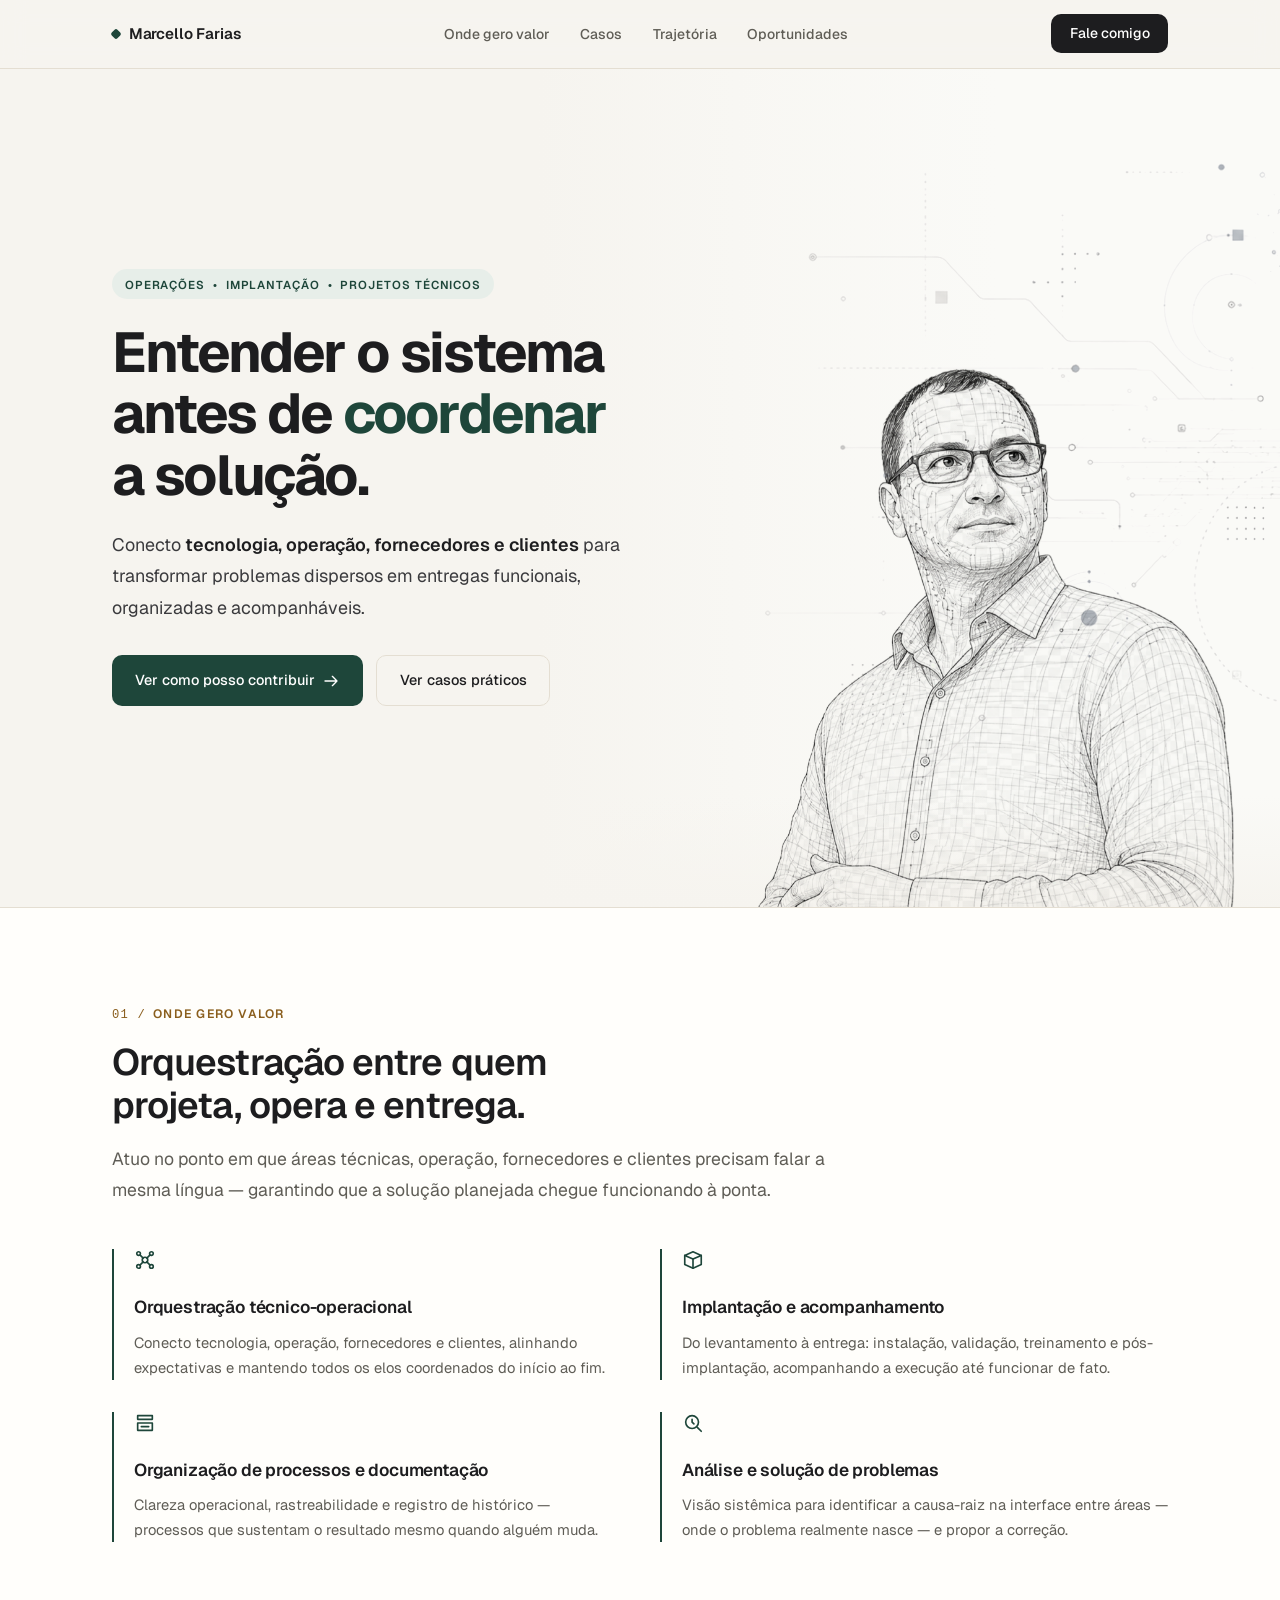
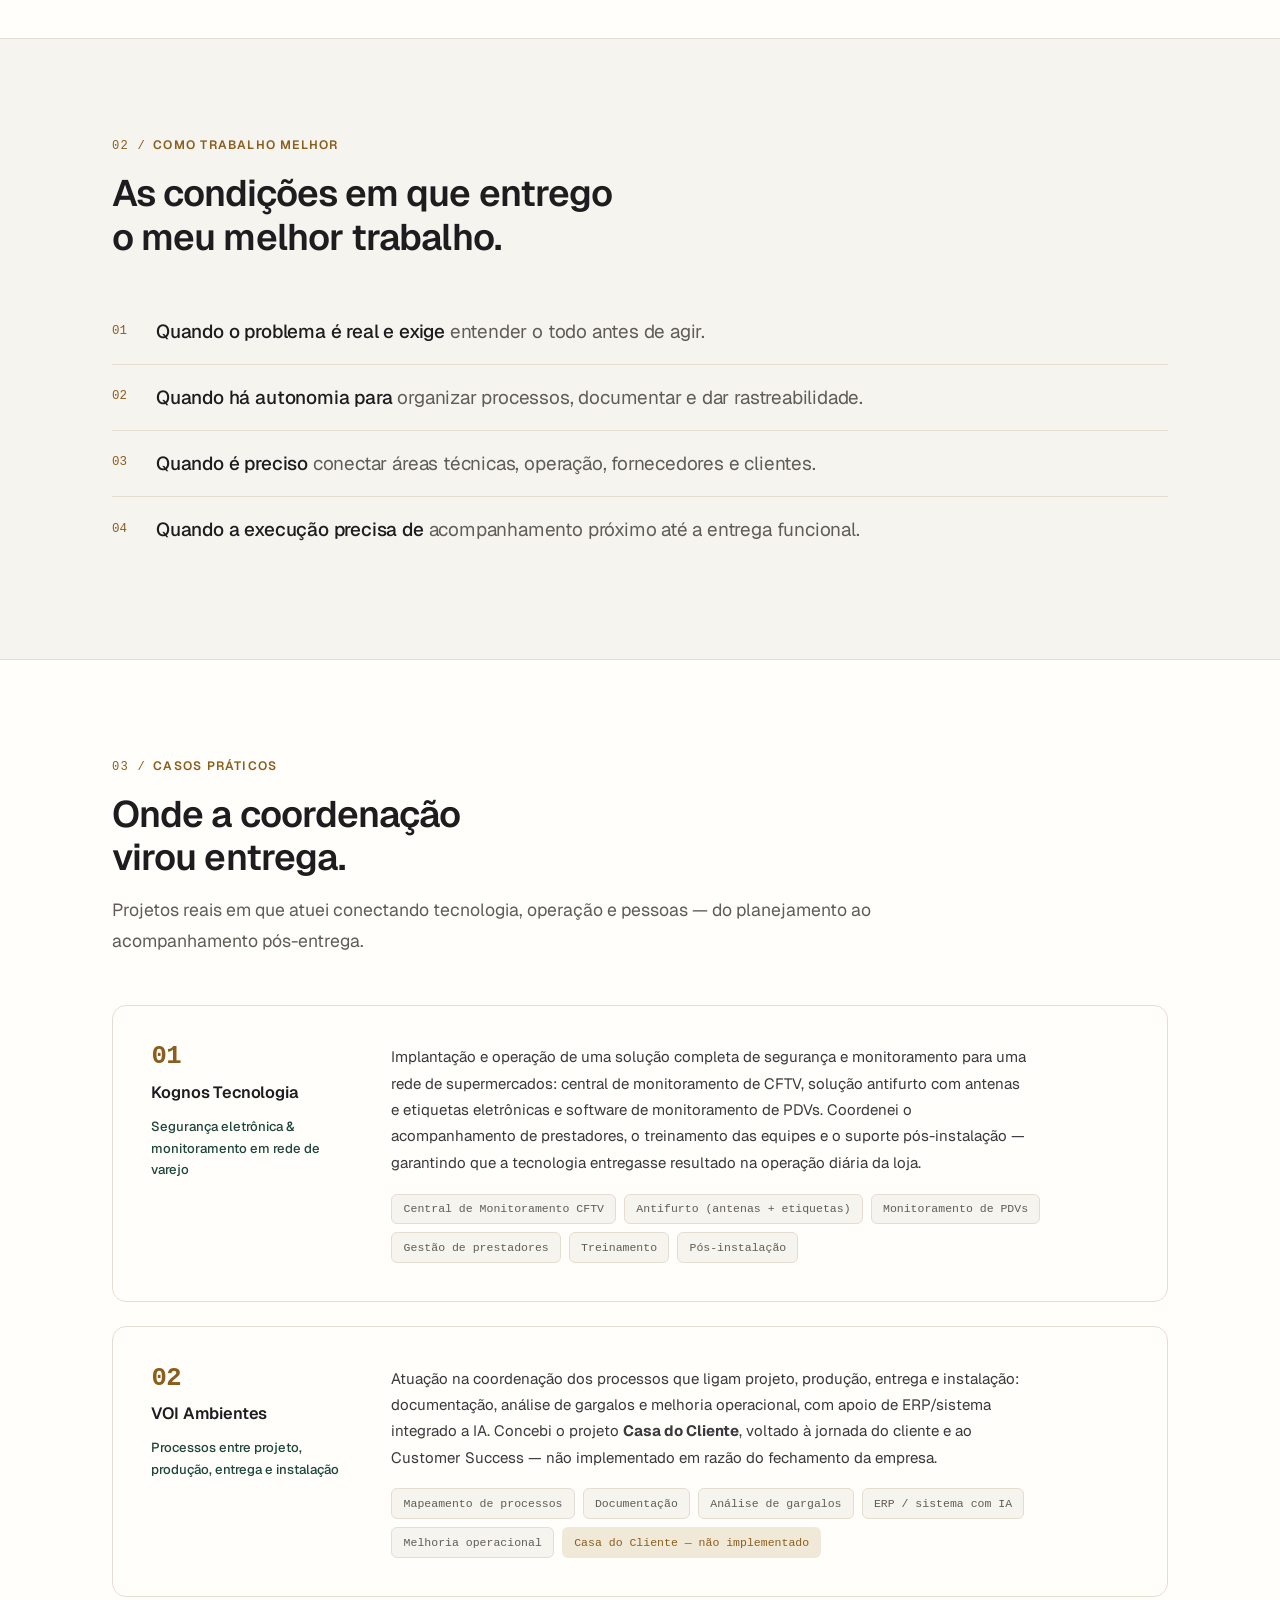
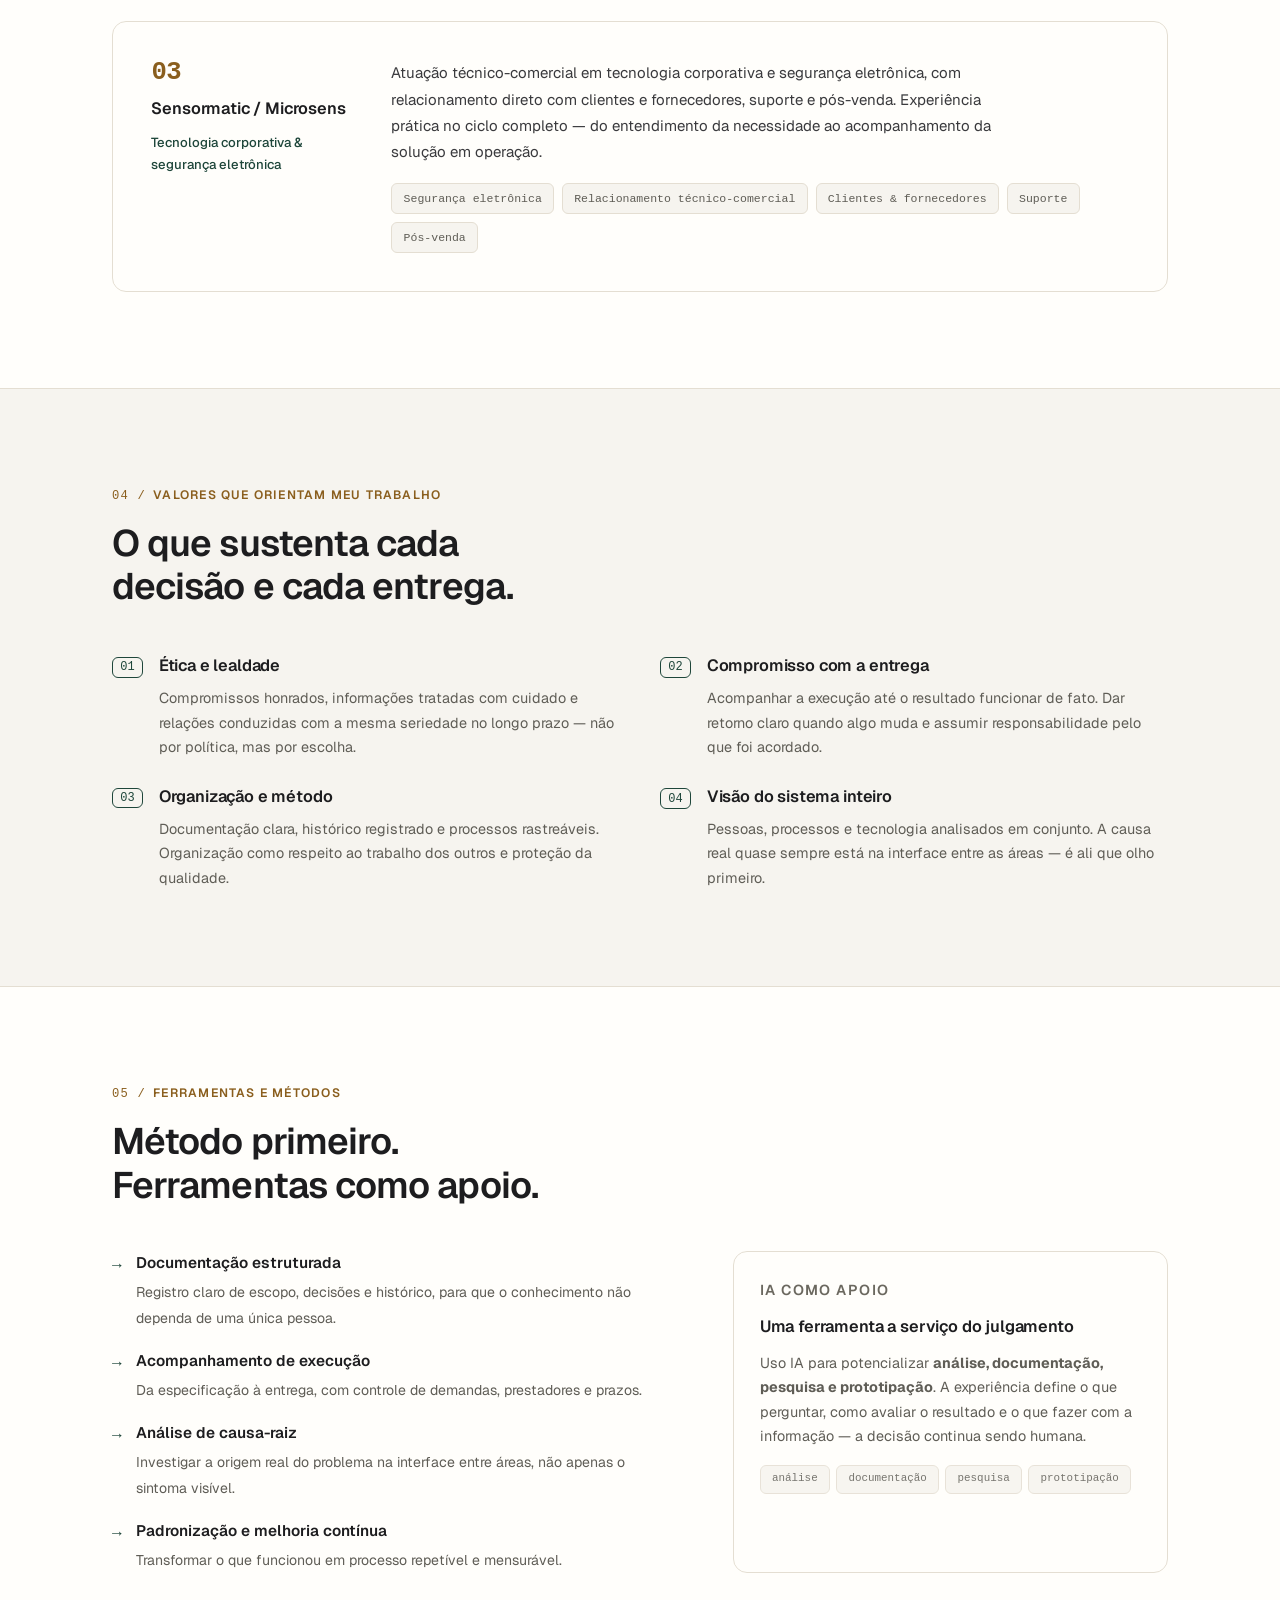
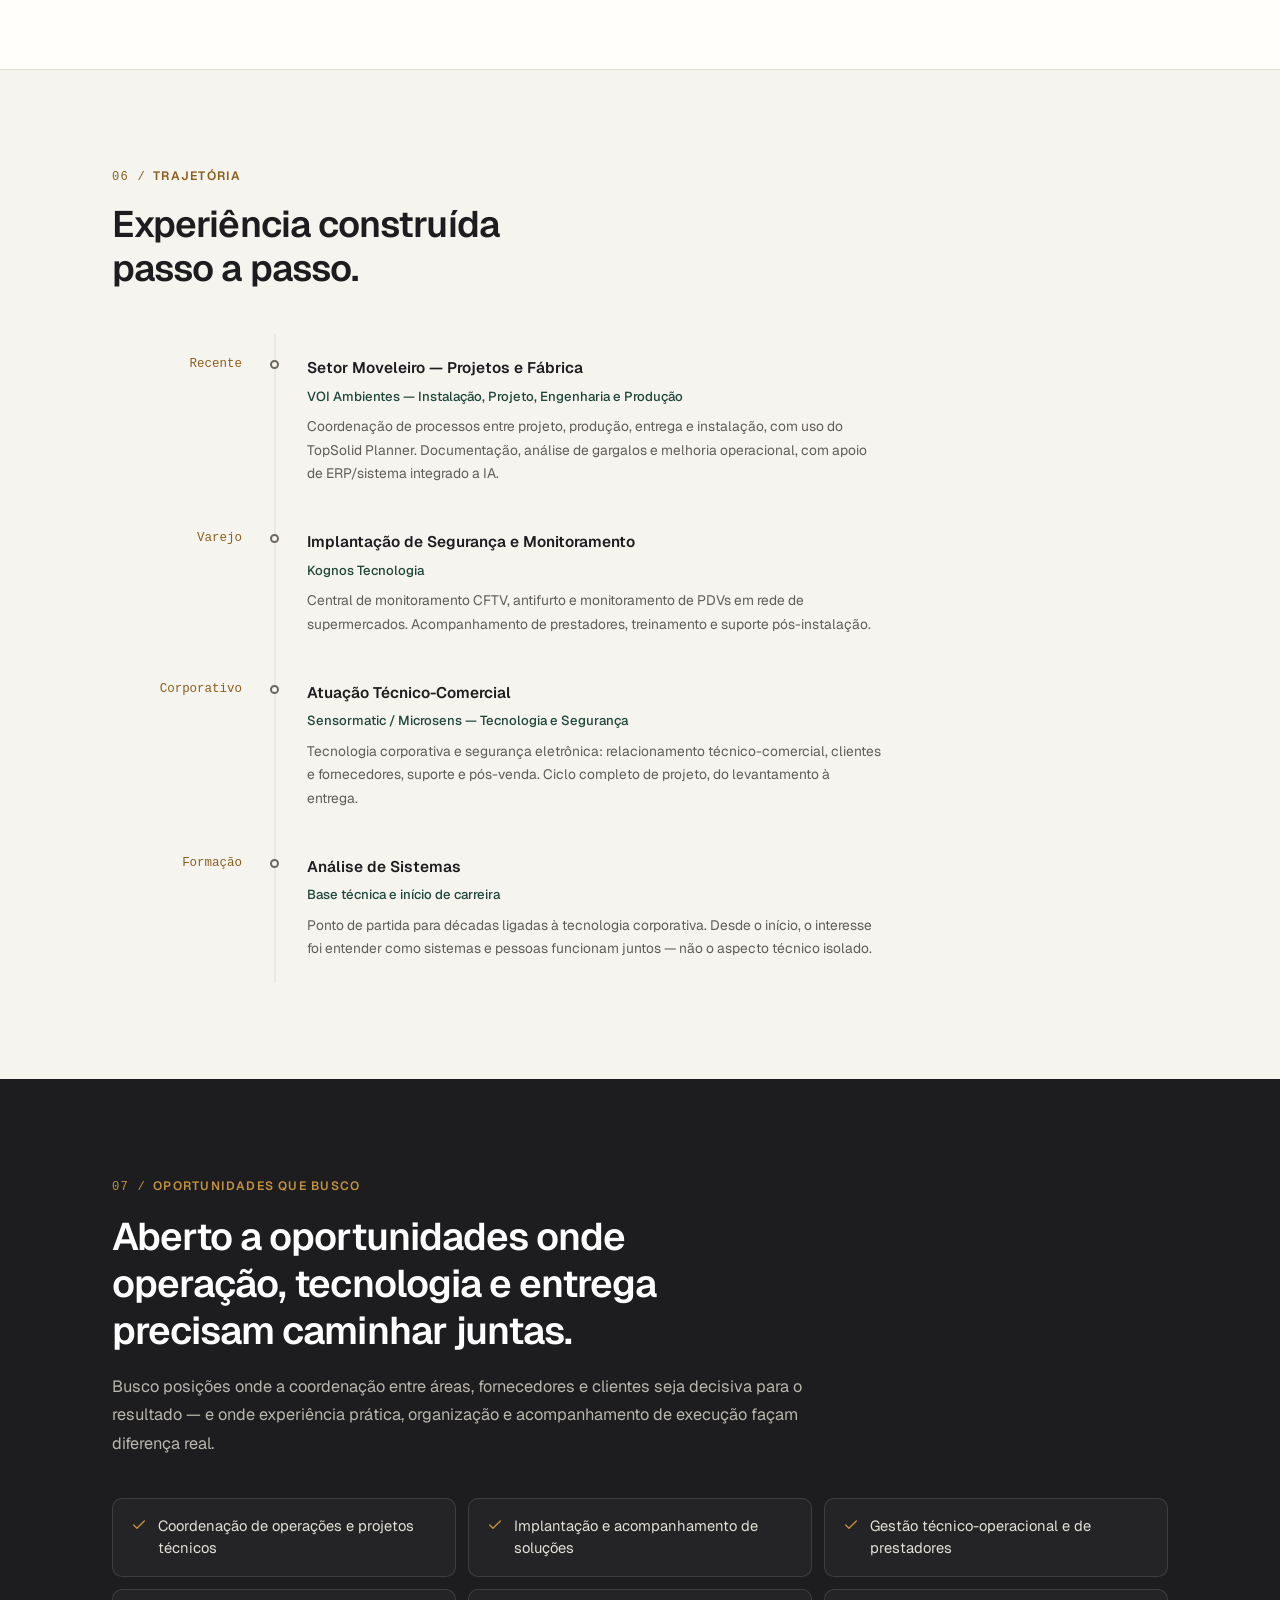
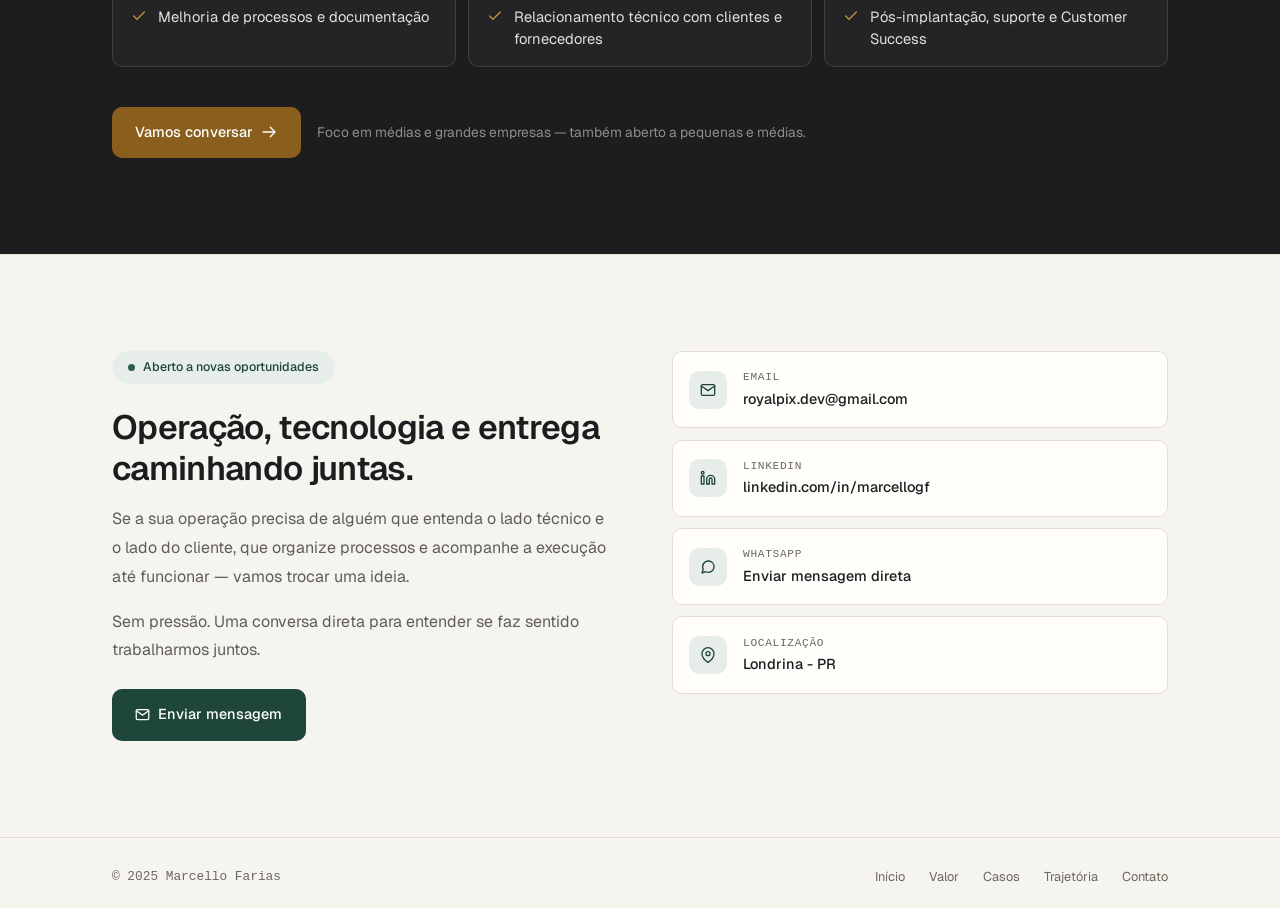
==== index.html @ 31761f7e "Publica página profissional de Marcello Farias Single-page estático (HTML/CSS/JS), assets locais e l" ====
<!DOCTYPE html>
<html lang="pt-BR">
<head>
  <meta charset="UTF-8" />
  <meta name="viewport" content="width=device-width, initial-scale=1.0" />
  <title>Marcello Farias — Operações, Implantação e Projetos Técnicos</title>
  <meta name="description" content="Orquestração técnico-operacional. Conecto tecnologia, operação, fornecedores e clientes para transformar problemas dispersos em entregas funcionais, organizadas e acompanháveis." />

  <link rel="preconnect" href="https://fonts.bunny.net" />
  <link href="https://fonts.bunny.net/css?family=geist:100,200,300,400,500,600,700,800,900|geist-mono:100,200,300,400,500,600,700&display=swap" rel="stylesheet" />
  <link rel="stylesheet" href="https://unpkg.com/aos@2.3.4/dist/aos.css" />

  <style>
    /* ── Design Tokens — Paleta madura/técnica ─────────────────────── */
    :root {
      /* neutros quentes / off-white */
      --bg:          #f6f4ef;   /* off-white base       */
      --surface:     #fffefb;   /* cartões / faixas      */
      --bg-deep:     #efece5;
      --line:        #e4ded2;   /* bordas quentes        */
      --line-soft:   #efebe2;

      /* grafite (texto e faixas escuras) */
      --graphite:    #1d1d1f;
      --graphite-2:  #2b2b2e;
      --ink:         #3a3a3d;   /* corpo                 */
      --muted:       #5f5d56;   /* secundário  (AA ~6:1) */
      --muted-2:     #6b685f;   /* rótulos     (AA ~5:1) */

      /* verde profundo (acento primário) */
      --green:       #1e463a;
      --green-2:     #2c5e4c;
      --green-tint:  #e7eee9;

      /* âmbar discreto (acento secundário) */
      --amber:       #8a5e1d;   /* âmbar para texto (AA) */
      --amber-2:     #c0913f;   /* âmbar claro: hover / fundo escuro */
      --amber-tint:  #f1e9d8;

      --font-sans: 'Geist', 'Inter', system-ui, sans-serif;
      --font-mono: 'Geist Mono', 'JetBrains Mono', monospace;
      --max-w: 1120px;
      --r-sm: 6px; --r-md: 10px; --r-lg: 14px; --r-full: 9999px;
    }

    /* ── Reset / Base ──────────────────────────────────────────────── */
    *, *::before, *::after { box-sizing: border-box; margin: 0; padding: 0; }
    html { scroll-behavior: smooth; font-size: 16px; }
    body {
      font-family: var(--font-sans);
      background: var(--bg);
      color: var(--ink);
      line-height: 1.65;
      -webkit-font-smoothing: antialiased;
      -moz-osx-font-smoothing: grayscale;
      overflow-x: hidden;
    }
    a { text-decoration: none; color: inherit; }
    ul, ol { list-style: none; }
    img { display: block; max-width: 100%; }
    button { font-family: inherit; cursor: pointer; }
    ::selection { background: var(--green-tint); color: var(--green); }

    /* ── Utilities ─────────────────────────────────────────────────── */
    .container { max-width: var(--max-w); margin-inline: auto; padding-inline: 1.5rem; }
    @media (min-width: 768px) { .container { padding-inline: 2rem; } }

    .eyebrow {
      font-family: var(--font-sans);
      font-size: 0.76rem; letter-spacing: 0.1em; text-transform: uppercase;
      color: var(--amber); font-weight: 600; margin-bottom: 1rem;
    }
    .eyebrow-num { font-family: var(--font-mono); font-weight: 500; margin-right: 0.45rem; }
    .section-title {
      font-size: clamp(1.5rem, 4vw, 2.3rem);
      font-weight: 600; letter-spacing: -0.025em; line-height: 1.18;
      color: var(--graphite);
    }
    .section-intro {
      font-size: clamp(0.98rem, 2vw, 1.1rem);
      color: var(--muted); max-width: 46rem; margin-top: 1rem; line-height: 1.75;
    }

    /* ── Sections ──────────────────────────────────────────────────── */
    .section { border-top: 1px solid var(--line); padding-block: clamp(3.5rem, 8vw, 6rem); }
    .section.surface { background: var(--surface); }

    /* ── Buttons ───────────────────────────────────────────────────── */
    .btn {
      display: inline-flex; align-items: center; justify-content: center; gap: 0.5rem;
      font-size: 0.9rem; font-weight: 500; white-space: nowrap;
      padding: 0.8rem 1.4rem; border-radius: var(--r-md);
      border: 1px solid transparent; transition: all 0.25s ease;
    }
    .btn svg { transition: transform 0.25s ease; }
    .btn-primary { background: var(--green); color: #fff; }
    .btn-primary:hover { background: var(--green-2); transform: translateY(-2px); box-shadow: 0 10px 24px rgba(30,70,58,0.22); }
    .btn-primary:hover svg { transform: translateX(3px); }
    .btn-ghost { background: transparent; color: var(--graphite); border-color: var(--line); }
    .btn-ghost:hover { border-color: var(--muted-2); transform: translateY(-2px); }
    .btn-amber { background: var(--amber); color: #fff; }
    .btn-amber:hover { background: var(--amber-2); transform: translateY(-2px); box-shadow: 0 10px 24px rgba(169,119,42,0.22); }
    .btn-light { background: var(--surface); color: var(--graphite); }
    .btn-light:hover { transform: translateY(-2px); box-shadow: 0 10px 24px rgba(0,0,0,0.18); }

    /* ── Animation helpers ─────────────────────────────────────────── */
    @keyframes pulse-green { 0%,100% { opacity:1; transform:scale(1);} 50% { opacity:.5; transform:scale(1.35);} }
    @media (prefers-reduced-motion: reduce) {
      *, *::before, *::after { animation-duration: .01ms !important; transition-duration: .01ms !important; }
    }

    /* ── NAV ───────────────────────────────────────────────────────── */
    .nav {
      position: sticky; top: 0; z-index: 50;
      background: rgba(246,244,239,0.88);
      backdrop-filter: blur(12px); -webkit-backdrop-filter: blur(12px);
      border-bottom: 1px solid var(--line);
    }
    .nav-inner { display: flex; align-items: center; justify-content: space-between; padding-block: 0.9rem; }
    .nav-logo { display: inline-flex; align-items: center; gap: 0.55rem; font-family: var(--font-sans); font-size: 0.95rem; font-weight: 600; letter-spacing: -0.01em; color: var(--graphite); }
    .nav-logo-dot { width: 8px; height: 8px; border-radius: 2px; background: var(--green); flex-shrink: 0; transform: rotate(45deg); }
    .nav-links { display: flex; gap: 1.9rem; align-items: center; }
    .nav-links a { font-size: 0.875rem; font-weight: 500; color: var(--muted); transition: color 0.2s; }
    .nav-links a:hover, .nav-links a.active { color: var(--graphite); }
    .nav-cta { display: inline-block; font-size: 0.875rem; font-weight: 500; background: var(--graphite); color: #fff; padding: 0.5rem 1.15rem; border-radius: var(--r-md); transition: background 0.2s, transform 0.2s; }
    .nav-cta:hover { background: var(--green); transform: translateY(-1px); }

    .menu-btn { display: none; background: none; border: none; padding: 0.25rem; color: var(--graphite); }
    .menu-btn svg { display: block; }
    .mobile-menu { display: none; flex-direction: column; padding: 0.5rem 1.5rem 1.25rem; border-top: 1px solid var(--line); background: var(--bg); }
    .mobile-menu.open { display: flex; }
    .mobile-menu a { padding-block: 0.8rem; font-size: 0.95rem; font-weight: 500; color: var(--ink); border-bottom: 1px solid var(--line-soft); transition: color 0.2s; }
    .mobile-menu a:last-child { border-bottom: none; }
    .mobile-menu a:hover { color: var(--green); }
    @media (max-width: 820px) { .nav-links, .nav-cta { display: none; } .menu-btn { display: block; } }

    /* ── HERO ──────────────────────────────────────────────────────── */
    .hero { position: relative; overflow: hidden; background: var(--bg); }
    @media (min-width: 820px) { .hero { min-height: calc(100vh - 62px); } }

    .hero-text-wrap { position: relative; z-index: 10; max-width: var(--max-w); margin-inline: auto; padding-inline: 1.5rem; }
    @media (min-width: 820px) { .hero-text-wrap { padding-inline: 2rem; min-height: calc(100vh - 62px); display: flex; align-items: center; } }
    .hero-text { width: 100%; display: flex; flex-direction: column; justify-content: center; padding-block: 2.75rem; }
    @media (min-width: 820px) { .hero-text { width: 56%; padding-block: 3rem; } }

    .hero-eyebrow {
      display: inline-flex; align-items: center; gap: 0.5rem; width: fit-content;
      font-family: var(--font-sans); font-size: 0.72rem; font-weight: 600;
      letter-spacing: 0.08em; text-transform: uppercase; color: var(--green);
      background: var(--green-tint); padding: 0.35rem 0.8rem; border-radius: var(--r-full); margin-bottom: 1.4rem;
    }
    .hero-h1 {
      font-size: clamp(2rem, 5.5vw, 3.5rem); font-weight: 700;
      letter-spacing: -0.035em; line-height: 1.1; color: var(--graphite); margin-bottom: 1.4rem;
    }
    .hero-h1 em { font-style: normal; color: var(--green); }
    .hero-lead { font-size: clamp(0.98rem, 2vw, 1.12rem); color: var(--ink); line-height: 1.75; max-width: 34rem; margin-bottom: 2rem; }
    .hero-lead strong { font-weight: 600; color: var(--graphite); }
    .hero-actions { display: flex; flex-direction: column; gap: 0.85rem; }
    @media (min-width: 480px) { .hero-actions { flex-direction: row; align-items: center; flex-wrap: wrap; } }

    /* coluna de imagem desktop */
    .hero-img-desktop { display: none; }
    @media (min-width: 820px) {
      .hero-img-desktop { display: block; position: absolute; top: 0; right: 0; width: 58%; height: 100%; overflow: hidden; }
    }
    .hero-img-bg { position: absolute; inset: 0; width: 100%; height: 100%; object-fit: cover; object-position: center; opacity: 0.55; filter: grayscale(0.7) contrast(1.05); }
    .hero-fade-left { position: absolute; inset: 0; background: linear-gradient(to right, var(--bg), rgba(246,244,239,0.4) 32%, transparent 62%); z-index: 1; pointer-events: none; }
    .hero-fade-bottom { position: absolute; bottom: 0; left: 0; right: 0; height: 7rem; background: linear-gradient(to top, var(--bg), transparent); z-index: 1; pointer-events: none; }
    .hero-portrait-desktop { position: absolute; bottom: 0; right: 5%; height: 80%; max-height: 540px; width: auto; object-fit: contain; object-position: bottom; mix-blend-mode: multiply; z-index: 2; user-select: none; }

    /* bloco de imagem mobile (fluxo normal, abaixo do texto) */
    .hero-img-mobile { position: relative; width: 100%; height: 60vw; max-height: 340px; overflow: hidden; }
    @media (min-width: 820px) { .hero-img-mobile { display: none; } }
    .hero-img-mobile .hero-img-bg { opacity: 0.5; }
    .hero-fade-mobile { position: absolute; inset: 0; background: linear-gradient(to bottom, transparent, var(--bg)); z-index: 1; pointer-events: none; }
    .hero-portrait-mobile { position: absolute; bottom: 0; right: 4%; height: 92%; width: auto; mix-blend-mode: multiply; z-index: 2; user-select: none; }

    /* ── ONDE GERO VALOR ───────────────────────────────────────────── */
    .value-grid { display: grid; grid-template-columns: 1fr; gap: 1.75rem; margin-top: 2.75rem; }
    @media (min-width: 700px) { .value-grid { grid-template-columns: repeat(2, 1fr); gap: 2rem 2.5rem; } }
    .value-item { padding-left: 1.25rem; border-left: 2px solid var(--green); }
    .value-item .vi-icon { color: var(--green); margin-bottom: 0.85rem; }
    .value-item h3 { font-size: 1.08rem; font-weight: 600; color: var(--graphite); letter-spacing: -0.01em; margin-bottom: 0.5rem; }
    .value-item p { font-size: 0.92rem; color: var(--muted); line-height: 1.7; }

    /* ── COMO TRABALHO MELHOR ──────────────────────────────────────── */
    .work-list { margin-top: 2.5rem; display: flex; flex-direction: column; }
    .work-row { display: grid; grid-template-columns: auto 1fr; gap: 1rem; align-items: start; padding-block: 1.15rem; border-bottom: 1px solid var(--line); }
    .work-row:last-child { border-bottom: none; }
    .work-num { font-family: var(--font-mono); font-size: 0.78rem; color: var(--amber); padding-top: 3px; min-width: 28px; }
    .work-row p { font-size: clamp(1rem, 2.2vw, 1.18rem); color: var(--graphite); font-weight: 500; line-height: 1.5; letter-spacing: -0.01em; }
    .work-row p span { color: var(--muted); font-weight: 400; }

    /* ── CASOS PRÁTICOS ────────────────────────────────────────────── */
    .cases { margin-top: 3rem; display: flex; flex-direction: column; gap: 1.5rem; }
    .case {
      background: var(--surface); border: 1px solid var(--line); border-radius: var(--r-lg);
      padding: clamp(1.5rem, 4vw, 2.4rem);
      display: grid; grid-template-columns: 1fr; gap: 1.25rem;
      transition: border-color 0.3s, box-shadow 0.3s, transform 0.3s;
    }
    @media (min-width: 800px) { .case { grid-template-columns: 200px 1fr; gap: 2.5rem; } }
    .case:hover { border-color: var(--green); box-shadow: 0 14px 40px rgba(30,70,58,0.08); transform: translateY(-2px); }
    .case-aside { display: flex; flex-direction: column; gap: 0.6rem; }
    .case-num { font-family: var(--font-mono); font-size: 1.6rem; font-weight: 600; color: var(--amber); letter-spacing: -0.02em; line-height: 1; }
    .case-client { font-size: 1.02rem; font-weight: 600; color: var(--graphite); letter-spacing: -0.01em; }
    .case-context { font-size: 0.82rem; color: var(--green); font-weight: 500; }
    .case-body p { font-size: 0.94rem; color: var(--ink); line-height: 1.75; margin-bottom: 1.1rem; }
    .case-tags { display: flex; flex-wrap: wrap; gap: 0.5rem; }
    .chip {
      font-family: var(--font-mono); font-size: 0.72rem; color: var(--muted);
      background: var(--bg); border: 1px solid var(--line); padding: 0.3rem 0.7rem; border-radius: var(--r-sm);
    }
    .chip.note { color: var(--amber); background: var(--amber-tint); border-color: transparent; }

    /* ── VALORES ───────────────────────────────────────────────────── */
    .values-grid { display: grid; grid-template-columns: 1fr; gap: 1.5rem 2.5rem; margin-top: 2.75rem; }
    @media (min-width: 700px) { .values-grid { grid-template-columns: repeat(2, 1fr); } }
    .value-card { display: grid; grid-template-columns: auto 1fr; gap: 1rem; align-items: start; }
    .value-card .vc-mark { font-family: var(--font-mono); font-size: 0.75rem; color: var(--green); border: 1px solid var(--green); border-radius: var(--r-sm); padding: 0.2rem 0.45rem; line-height: 1; margin-top: 4px; }
    .value-card h3 { font-size: 1.02rem; font-weight: 600; color: var(--graphite); margin-bottom: 0.4rem; letter-spacing: -0.01em; }
    .value-card p { font-size: 0.9rem; color: var(--muted); line-height: 1.7; }

    /* ── FERRAMENTAS E MÉTODOS ─────────────────────────────────────── */
    .methods-grid { display: grid; grid-template-columns: 1fr; gap: 2.5rem; margin-top: 2.75rem; }
    @media (min-width: 860px) { .methods-grid { grid-template-columns: 1.3fr 1fr; gap: 3.5rem; } }
    .method-list { display: flex; flex-direction: column; gap: 1.1rem; }
    .method-row { display: flex; gap: 0.9rem; align-items: flex-start; }
    .method-row .mr-arrow { color: var(--green); flex-shrink: 0; margin-top: 2px; font-family: var(--font-mono); }
    .method-row div strong { display: block; font-size: 0.96rem; font-weight: 600; color: var(--graphite); margin-bottom: 0.15rem; }
    .method-row div span { font-size: 0.88rem; color: var(--muted); line-height: 1.6; }
    .ia-note { background: var(--surface); border: 1px solid var(--line); border-radius: var(--r-lg); padding: 1.6rem; }
    .ia-note .eyebrow { color: var(--muted-2); }
    .ia-note h3 { font-size: 1.02rem; font-weight: 600; color: var(--graphite); margin-bottom: 0.6rem; letter-spacing: -0.01em; }
    .ia-note p { font-size: 0.9rem; color: var(--muted); line-height: 1.7; margin-bottom: 1rem; }
    .ia-tags { display: flex; flex-wrap: wrap; gap: 0.4rem; }
    .ia-tags .chip { font-size: 0.68rem; opacity: 0.85; }

    /* ── TRAJETÓRIA ────────────────────────────────────────────────── */
    .timeline { display: flex; flex-direction: column; margin-top: 2.75rem; }
    .tl-row { display: grid; grid-template-columns: 130px 1px 1fr; gap: 0 2rem; position: relative; }
    @media (max-width: 639px) {
      .tl-row { grid-template-columns: 1px 1fr; gap: 0 1rem; }
      .tl-date { display: none; }
      .tl-content::before { content: attr(data-date); display: block; font-family: var(--font-mono); font-size: 0.72rem; color: var(--amber); margin-bottom: 0.3rem; }
    }
    .tl-date { font-family: var(--font-mono); font-size: 0.78rem; color: var(--amber); padding-block: 1.4rem; text-align: right; line-height: 1.4; }
    .tl-line { position: relative; display: flex; flex-direction: column; align-items: center; }
    .tl-line::before { content: ''; position: absolute; top: 0; bottom: 0; left: 50%; transform: translateX(-50%); width: 1px; background: var(--line); }
    .tl-dot { width: 9px; height: 9px; border-radius: 50%; background: var(--bg); border: 2px solid var(--muted-2); margin-top: 1.65rem; z-index: 1; flex-shrink: 0; transition: border-color 0.2s, background 0.2s; }
    .tl-row:hover .tl-dot { border-color: var(--green); background: var(--green); }
    .tl-content { padding-block: 1.4rem; }
    .tl-role { font-size: 0.96rem; font-weight: 600; color: var(--graphite); margin-bottom: 0.25rem; }
    .tl-company { font-size: 0.82rem; color: var(--green); font-weight: 500; margin-bottom: 0.5rem; }
    .tl-desc { font-size: 0.86rem; color: var(--muted); line-height: 1.7; }

    /* ── OPORTUNIDADES (faixa grafite) ─────────────────────────────── */
    .opps { background: var(--graphite); color: #f4f2ec; border-top: 1px solid var(--graphite); padding-block: clamp(3.5rem, 8vw, 6rem); position: relative; overflow: hidden; }
    .opps .eyebrow { color: var(--amber-2); }
    .opps h2 { font-size: clamp(1.6rem, 4vw, 2.4rem); font-weight: 600; letter-spacing: -0.025em; line-height: 1.22; color: #fff; max-width: 22ch; }
    .opps-lead { color: #b9b6ad; max-width: 44rem; margin-top: 1.2rem; line-height: 1.75; font-size: 1.02rem; }
    .opps-grid { display: grid; grid-template-columns: 1fr; gap: 0.75rem; margin-top: 2.5rem; }
    @media (min-width: 640px) { .opps-grid { grid-template-columns: repeat(2, 1fr); } }
    @media (min-width: 960px) { .opps-grid { grid-template-columns: repeat(3, 1fr); } }
    .opp-item { display: flex; gap: 0.7rem; align-items: flex-start; padding: 1rem 1.1rem; border: 1px solid rgba(255,255,255,0.12); border-radius: var(--r-md); background: rgba(255,255,255,0.03); }
    .opp-item svg { color: var(--amber-2); flex-shrink: 0; margin-top: 2px; }
    .opp-item span { font-size: 0.92rem; color: #e3e0d8; line-height: 1.5; }
    .opps-foot { margin-top: 2.5rem; display: flex; flex-direction: column; gap: 1rem; align-items: flex-start; }
    @media (min-width: 560px) { .opps-foot { flex-direction: row; align-items: center; } }
    .opps-target { font-size: 0.86rem; color: #908d85; }

    /* ── CONTATO ───────────────────────────────────────────────────── */
    .contact-grid { display: grid; grid-template-columns: 1fr; gap: 3rem; align-items: start; }
    @media (min-width: 768px) { .contact-grid { grid-template-columns: 1fr 1fr; gap: 4rem; } }
    .avail-badge { display: inline-flex; align-items: center; gap: 0.5rem; background: var(--green-tint); color: var(--green); border: 1px solid transparent; padding: 0.35rem 0.95rem; border-radius: var(--r-full); font-size: 0.78rem; font-weight: 500; margin-bottom: 1.4rem; }
    .avail-dot-el { width: 7px; height: 7px; border-radius: 50%; background: var(--green-2); animation: pulse-green 2s ease-in-out infinite; }
    .contact-title { font-size: clamp(1.5rem, 3.5vw, 2.1rem); font-weight: 600; letter-spacing: -0.02em; line-height: 1.22; color: var(--graphite); margin-bottom: 1rem; }
    .contact-lead { color: var(--muted); line-height: 1.8; margin-bottom: 1rem; }
    .contact-links { display: flex; flex-direction: column; gap: 0.7rem; }
    .contact-link { display: flex; align-items: center; gap: 1rem; padding: 1rem; background: var(--surface); border: 1px solid var(--line); border-radius: var(--r-md); color: var(--graphite); transition: border-color 0.2s, transform 0.2s; }
    .contact-link:hover { border-color: var(--green); transform: translateX(4px); }
    .contact-link-icon { width: 38px; height: 38px; border-radius: var(--r-md); background: var(--green-tint); color: var(--green); display: flex; align-items: center; justify-content: center; flex-shrink: 0; }
    .contact-link-label { font-family: var(--font-mono); font-size: 0.7rem; color: var(--muted-2); text-transform: uppercase; letter-spacing: 0.06em; }
    .contact-link-value { font-size: 0.9rem; font-weight: 500; margin-top: 1px; }

    /* ── FOOTER ────────────────────────────────────────────────────── */
    .footer { border-top: 1px solid var(--line); padding-block: 1.75rem; }
    .footer-inner { display: flex; align-items: center; justify-content: space-between; flex-wrap: wrap; gap: 1rem; }
    .footer-copy { font-family: var(--font-mono); font-size: 0.8rem; color: var(--muted-2); }
    .footer-nav { display: flex; gap: 1.5rem; flex-wrap: wrap; }
    .footer-nav a { font-size: 0.8rem; color: var(--muted-2); transition: color 0.2s; }
    .footer-nav a:hover { color: var(--graphite); }
    /* ── Legibilidade: comprimento de linha (WCAG) ──────────────────── */
    .section-intro, .value-item p, .value-card p, .case-body p,
    .method-row > div, .ia-note p, .tl-desc, .contact-lead,
    .opps-lead, .work-row p { max-width: 64ch; }
  </style>
</head>
<body>

<!-- ═══ NAV ═══════════════════════════════════════════════════════════ -->
<header>
  <nav class="nav" aria-label="Navegação principal">
    <div class="container nav-inner">
      <a href="#inicio" class="nav-logo"><span class="nav-logo-dot"></span> Marcello Farias</a>
      <ul class="nav-links">
        <li><a href="#valor">Onde gero valor</a></li>
        <li><a href="#casos">Casos</a></li>
        <li><a href="#trajetoria">Trajetória</a></li>
        <li><a href="#oportunidades">Oportunidades</a></li>
      </ul>
      <a href="#contato" class="nav-cta">Fale comigo</a>
      <button class="menu-btn" id="menu-btn" aria-label="Abrir menu" aria-expanded="false" aria-controls="mobile-menu">
        <svg width="22" height="22" viewBox="0 0 24 24" fill="none" stroke="currentColor" stroke-width="2" stroke-linecap="round" stroke-linejoin="round" aria-hidden="true" id="icon-menu"><line x1="3" y1="6" x2="21" y2="6"/><line x1="3" y1="12" x2="21" y2="12"/><line x1="3" y1="18" x2="21" y2="18"/></svg>
        <svg width="22" height="22" viewBox="0 0 24 24" fill="none" stroke="currentColor" stroke-width="2" stroke-linecap="round" stroke-linejoin="round" aria-hidden="true" id="icon-close" style="display:none"><line x1="18" y1="6" x2="6" y2="18"/><line x1="6" y1="6" x2="18" y2="18"/></svg>
      </button>
    </div>
    <div class="mobile-menu" id="mobile-menu" role="navigation" aria-label="Menu mobile">
      <a href="#valor">Onde gero valor</a>
      <a href="#trabalho">Como trabalho melhor</a>
      <a href="#casos">Casos práticos</a>
      <a href="#valores">Valores</a>
      <a href="#trajetoria">Trajetória</a>
      <a href="#oportunidades">Oportunidades</a>
      <a href="#contato" style="color:var(--green);font-weight:600;border-bottom:none">Fale comigo →</a>
    </div>
  </nav>
</header>


<!-- ═══ 1. HERO ═══════════════════════════════════════════════════════ -->
<section class="hero" id="inicio" aria-labelledby="t-hero">
  <div class="hero-text-wrap">
    <div class="hero-text">
      <span class="hero-eyebrow" data-aos="fade-up">Operações &nbsp;•&nbsp; Implantação &nbsp;•&nbsp; Projetos Técnicos</span>
      <h1 class="hero-h1" id="t-hero" data-aos="fade-up" data-aos-delay="80">
        Entender o sistema<br>antes de <em>coordenar</em><br>a solução.
      </h1>
      <p class="hero-lead" data-aos="fade-up" data-aos-delay="160">
        Conecto <strong>tecnologia, operação, fornecedores e clientes</strong> para transformar
        problemas dispersos em entregas funcionais, organizadas e acompanháveis.
      </p>
      <div class="hero-actions" data-aos="fade-up" data-aos-delay="240">
        <a href="#valor" class="btn btn-primary">
          Ver como posso contribuir
          <svg width="16" height="16" viewBox="0 0 24 24" fill="none" stroke="currentColor" stroke-width="2" stroke-linecap="round" stroke-linejoin="round" aria-hidden="true"><path d="M14 5l7 7m0 0l-7 7m7-7H3"/></svg>
        </a>
        <a href="#casos" class="btn btn-ghost">Ver casos práticos</a>
      </div>
    </div>
  </div>

  <!-- imagem desktop -->
  <div class="hero-img-desktop" aria-hidden="true">
    <img src="background_infografico.png" alt="" class="hero-img-bg" />
    <div class="hero-fade-left"></div>
    <div class="hero-fade-bottom"></div>
    <img src="hero-marcello.png" alt="Marcello Farias — orquestração técnico-operacional" class="hero-portrait-desktop" loading="eager" decoding="async" />
  </div>

  <!-- imagem mobile (fluxo) -->
  <div class="hero-img-mobile" aria-hidden="true">
    <img src="background_infografico.png" alt="" class="hero-img-bg" />
    <div class="hero-fade-mobile"></div>
    <img src="hero-marcello.png" alt="" class="hero-portrait-mobile" />
  </div>
</section>


<!-- ═══ 2. ONDE GERO VALOR ════════════════════════════════════════════ -->
<section class="section surface" id="valor" aria-labelledby="t-valor">
  <div class="container">
    <p class="eyebrow"><span class="eyebrow-num" aria-hidden="true">01 /</span>Onde gero valor</p>
    <h2 class="section-title" id="t-valor" data-aos="fade-up">Orquestração entre quem<br>projeta, opera e entrega.</h2>
    <p class="section-intro" data-aos="fade-up" data-aos-delay="60">
      Atuo no ponto em que áreas técnicas, operação, fornecedores e clientes precisam falar a mesma língua —
      garantindo que a solução planejada chegue funcionando à ponta.
    </p>

    <div class="value-grid">
      <div class="value-item" data-aos="fade-up" data-aos-delay="80">
        <div class="vi-icon"><svg width="22" height="22" viewBox="0 0 24 24" fill="none" stroke="currentColor" stroke-width="1.8" stroke-linecap="round" stroke-linejoin="round" aria-hidden="true"><circle cx="12" cy="12" r="3"/><circle cx="5" cy="5" r="2"/><circle cx="19" cy="5" r="2"/><circle cx="5" cy="19" r="2"/><circle cx="19" cy="19" r="2"/><path d="M7 7l3 3M17 7l-3 3M7 17l3-3M17 17l-3-3"/></svg></div>
        <h3>Orquestração técnico-operacional</h3>
        <p>Conecto tecnologia, operação, fornecedores e clientes, alinhando expectativas e mantendo todos os elos coordenados do início ao fim.</p>
      </div>
      <div class="value-item" data-aos="fade-up" data-aos-delay="140">
        <div class="vi-icon"><svg width="22" height="22" viewBox="0 0 24 24" fill="none" stroke="currentColor" stroke-width="1.8" stroke-linecap="round" stroke-linejoin="round" aria-hidden="true"><path d="M3 7l9-4 9 4-9 4-9-4z"/><path d="M3 7v10l9 4 9-4V7"/><path d="M12 11v10"/></svg></div>
        <h3>Implantação e acompanhamento</h3>
        <p>Do levantamento à entrega: instalação, validação, treinamento e pós-implantação, acompanhando a execução até funcionar de fato.</p>
      </div>
      <div class="value-item" data-aos="fade-up" data-aos-delay="200">
        <div class="vi-icon"><svg width="22" height="22" viewBox="0 0 24 24" fill="none" stroke="currentColor" stroke-width="1.8" stroke-linecap="round" stroke-linejoin="round" aria-hidden="true"><path d="M4 4h16v4H4z"/><path d="M4 12h16v8H4z"/><path d="M8 16h8"/></svg></div>
        <h3>Organização de processos e documentação</h3>
        <p>Clareza operacional, rastreabilidade e registro de histórico — processos que sustentam o resultado mesmo quando alguém muda.</p>
      </div>
      <div class="value-item" data-aos="fade-up" data-aos-delay="260">
        <div class="vi-icon"><svg width="22" height="22" viewBox="0 0 24 24" fill="none" stroke="currentColor" stroke-width="1.8" stroke-linecap="round" stroke-linejoin="round" aria-hidden="true"><circle cx="11" cy="11" r="7"/><path d="M21 21l-4.3-4.3"/><path d="M11 8v3l2 2"/></svg></div>
        <h3>Análise e solução de problemas</h3>
        <p>Visão sistêmica para identificar a causa-raiz na interface entre áreas — onde o problema realmente nasce — e propor a correção.</p>
      </div>
    </div>
  </div>
</section>


<!-- ═══ 3. COMO TRABALHO MELHOR ═══════════════════════════════════════ -->
<section class="section" id="trabalho" aria-labelledby="t-trabalho">
  <div class="container">
    <p class="eyebrow"><span class="eyebrow-num" aria-hidden="true">02 /</span>Como trabalho melhor</p>
    <h2 class="section-title" id="t-trabalho" data-aos="fade-up">As condições em que entrego<br>o meu melhor trabalho.</h2>

    <div class="work-list">
      <div class="work-row" data-aos="fade-up"><span class="work-num">01</span><p>Quando o problema é real e exige <span>entender o todo antes de agir.</span></p></div>
      <div class="work-row" data-aos="fade-up" data-aos-delay="60"><span class="work-num">02</span><p>Quando há autonomia para <span>organizar processos, documentar e dar rastreabilidade.</span></p></div>
      <div class="work-row" data-aos="fade-up" data-aos-delay="120"><span class="work-num">03</span><p>Quando é preciso <span>conectar áreas técnicas, operação, fornecedores e clientes.</span></p></div>
      <div class="work-row" data-aos="fade-up" data-aos-delay="180"><span class="work-num">04</span><p>Quando a execução precisa de <span>acompanhamento próximo até a entrega funcional.</span></p></div>
    </div>
  </div>
</section>


<!-- ═══ 4. CASOS PRÁTICOS ═════════════════════════════════════════════ -->
<section class="section surface" id="casos" aria-labelledby="t-casos">
  <div class="container">
    <p class="eyebrow"><span class="eyebrow-num" aria-hidden="true">03 /</span>Casos práticos</p>
    <h2 class="section-title" id="t-casos" data-aos="fade-up">Onde a coordenação<br>virou entrega.</h2>
    <p class="section-intro" data-aos="fade-up" data-aos-delay="60">
      Projetos reais em que atuei conectando tecnologia, operação e pessoas — do planejamento ao acompanhamento pós-entrega.
    </p>

    <div class="cases">

      <!-- Caso 1 -->
      <article class="case" data-aos="fade-up">
        <div class="case-aside">
          <div class="case-num">01</div>
          <div class="case-client">Kognos Tecnologia</div>
          <div class="case-context">Segurança eletrônica & monitoramento em rede de varejo</div>
        </div>
        <div class="case-body">
          <p>
            Implantação e operação de uma solução completa de segurança e monitoramento para uma rede de
            supermercados: central de monitoramento de CFTV, solução antifurto com antenas e etiquetas
            eletrônicas e software de monitoramento de PDVs. Coordenei o acompanhamento de prestadores,
            o treinamento das equipes e o suporte pós-instalação — garantindo que a tecnologia entregasse
            resultado na operação diária da loja.
          </p>
          <div class="case-tags">
            <span class="chip">Central de Monitoramento CFTV</span>
            <span class="chip">Antifurto (antenas + etiquetas)</span>
            <span class="chip">Monitoramento de PDVs</span>
            <span class="chip">Gestão de prestadores</span>
            <span class="chip">Treinamento</span>
            <span class="chip">Pós-instalação</span>
          </div>
        </div>
      </article>

      <!-- Caso 2 -->
      <article class="case" data-aos="fade-up" data-aos-delay="80">
        <div class="case-aside">
          <div class="case-num">02</div>
          <div class="case-client">VOI Ambientes</div>
          <div class="case-context">Processos entre projeto, produção, entrega e instalação</div>
        </div>
        <div class="case-body">
          <p>
            Atuação na coordenação dos processos que ligam projeto, produção, entrega e instalação:
            documentação, análise de gargalos e melhoria operacional, com apoio de ERP/sistema integrado
            a IA. Concebi o projeto <strong>Casa do Cliente</strong>, voltado à jornada do cliente e ao
            Customer Success — não implementado em razão do fechamento da empresa.
          </p>
          <div class="case-tags">
            <span class="chip">Mapeamento de processos</span>
            <span class="chip">Documentação</span>
            <span class="chip">Análise de gargalos</span>
            <span class="chip">ERP / sistema com IA</span>
            <span class="chip">Melhoria operacional</span>
            <span class="chip note">Casa do Cliente — não implementado</span>
          </div>
        </div>
      </article>

      <!-- Caso 3 -->
      <article class="case" data-aos="fade-up" data-aos-delay="160">
        <div class="case-aside">
          <div class="case-num">03</div>
          <div class="case-client">Sensormatic / Microsens</div>
          <div class="case-context">Tecnologia corporativa & segurança eletrônica</div>
        </div>
        <div class="case-body">
          <p>
            Atuação técnico-comercial em tecnologia corporativa e segurança eletrônica, com relacionamento
            direto com clientes e fornecedores, suporte e pós-venda. Experiência prática no ciclo completo —
            do entendimento da necessidade ao acompanhamento da solução em operação.
          </p>
          <div class="case-tags">
            <span class="chip">Segurança eletrônica</span>
            <span class="chip">Relacionamento técnico-comercial</span>
            <span class="chip">Clientes & fornecedores</span>
            <span class="chip">Suporte</span>
            <span class="chip">Pós-venda</span>
          </div>
        </div>
      </article>

    </div>
  </div>
</section>


<!-- ═══ 5. VALORES ════════════════════════════════════════════════════ -->
<section class="section" id="valores" aria-labelledby="t-valores">
  <div class="container">
    <p class="eyebrow"><span class="eyebrow-num" aria-hidden="true">04 /</span>Valores que orientam meu trabalho</p>
    <h2 class="section-title" id="t-valores" data-aos="fade-up">O que sustenta cada<br>decisão e cada entrega.</h2>

    <div class="values-grid">
      <div class="value-card" data-aos="fade-up">
        <span class="vc-mark">01</span>
        <div><h3>Ética e lealdade</h3><p>Compromissos honrados, informações tratadas com cuidado e relações conduzidas com a mesma seriedade no longo prazo — não por política, mas por escolha.</p></div>
      </div>
      <div class="value-card" data-aos="fade-up" data-aos-delay="80">
        <span class="vc-mark">02</span>
        <div><h3>Compromisso com a entrega</h3><p>Acompanhar a execução até o resultado funcionar de fato. Dar retorno claro quando algo muda e assumir responsabilidade pelo que foi acordado.</p></div>
      </div>
      <div class="value-card" data-aos="fade-up" data-aos-delay="140">
        <span class="vc-mark">03</span>
        <div><h3>Organização e método</h3><p>Documentação clara, histórico registrado e processos rastreáveis. Organização como respeito ao trabalho dos outros e proteção da qualidade.</p></div>
      </div>
      <div class="value-card" data-aos="fade-up" data-aos-delay="200">
        <span class="vc-mark">04</span>
        <div><h3>Visão do sistema inteiro</h3><p>Pessoas, processos e tecnologia analisados em conjunto. A causa real quase sempre está na interface entre as áreas — é ali que olho primeiro.</p></div>
      </div>
    </div>
  </div>
</section>


<!-- ═══ 6. FERRAMENTAS E MÉTODOS ══════════════════════════════════════ -->
<section class="section surface" id="metodos" aria-labelledby="t-metodos">
  <div class="container">
    <p class="eyebrow"><span class="eyebrow-num" aria-hidden="true">05 /</span>Ferramentas e métodos</p>
    <h2 class="section-title" id="t-metodos" data-aos="fade-up">Método primeiro.<br>Ferramentas como apoio.</h2>

    <div class="methods-grid">
      <div class="method-list" data-aos="fade-up">
        <div class="method-row"><span class="mr-arrow">→</span><div><strong>Documentação estruturada</strong><span>Registro claro de escopo, decisões e histórico, para que o conhecimento não dependa de uma única pessoa.</span></div></div>
        <div class="method-row"><span class="mr-arrow">→</span><div><strong>Acompanhamento de execução</strong><span>Da especificação à entrega, com controle de demandas, prestadores e prazos.</span></div></div>
        <div class="method-row"><span class="mr-arrow">→</span><div><strong>Análise de causa-raiz</strong><span>Investigar a origem real do problema na interface entre áreas, não apenas o sintoma visível.</span></div></div>
        <div class="method-row"><span class="mr-arrow">→</span><div><strong>Padronização e melhoria contínua</strong><span>Transformar o que funcionou em processo repetível e mensurável.</span></div></div>
      </div>

      <aside class="ia-note" data-aos="fade-left" data-aos-delay="80">
        <p class="eyebrow" style="margin-bottom:0.75rem">IA como apoio</p>
        <h3>Uma ferramenta a serviço do julgamento</h3>
        <p>Uso IA para potencializar <strong>análise, documentação, pesquisa e prototipação</strong>. A experiência define o que perguntar, como avaliar o resultado e o que fazer com a informação — a decisão continua sendo humana.</p>
        <div class="ia-tags">
          <span class="chip">análise</span>
          <span class="chip">documentação</span>
          <span class="chip">pesquisa</span>
          <span class="chip">prototipação</span>
        </div>
      </aside>
    </div>
  </div>
</section>


<!-- ═══ 7. TRAJETÓRIA ═════════════════════════════════════════════════ -->
<section class="section" id="trajetoria" aria-labelledby="t-trajetoria">
  <div class="container">
    <p class="eyebrow"><span class="eyebrow-num" aria-hidden="true">06 /</span>Trajetória</p>
    <h2 class="section-title" id="t-trajetoria" data-aos="fade-up">Experiência construída<br>passo a passo.</h2>

    <div class="timeline">
      <div class="tl-row" data-aos="fade-right">
        <div class="tl-date">Recente</div>
        <div class="tl-line"><div class="tl-dot"></div></div>
        <div class="tl-content" data-date="Recente">
          <div class="tl-role">Setor Moveleiro — Projetos e Fábrica</div>
          <div class="tl-company">VOI Ambientes — Instalação, Projeto, Engenharia e Produção</div>
          <div class="tl-desc">Coordenação de processos entre projeto, produção, entrega e instalação, com uso do TopSolid Planner. Documentação, análise de gargalos e melhoria operacional, com apoio de ERP/sistema integrado a IA.</div>
        </div>
      </div>
      <div class="tl-row" data-aos="fade-right" data-aos-delay="80">
        <div class="tl-date">Varejo</div>
        <div class="tl-line"><div class="tl-dot"></div></div>
        <div class="tl-content" data-date="Varejo">
          <div class="tl-role">Implantação de Segurança e Monitoramento</div>
          <div class="tl-company">Kognos Tecnologia</div>
          <div class="tl-desc">Central de monitoramento CFTV, antifurto e monitoramento de PDVs em rede de supermercados. Acompanhamento de prestadores, treinamento e suporte pós-instalação.</div>
        </div>
      </div>
      <div class="tl-row" data-aos="fade-right" data-aos-delay="160">
        <div class="tl-date">Corporativo</div>
        <div class="tl-line"><div class="tl-dot"></div></div>
        <div class="tl-content" data-date="Corporativo">
          <div class="tl-role">Atuação Técnico-Comercial</div>
          <div class="tl-company">Sensormatic / Microsens — Tecnologia e Segurança</div>
          <div class="tl-desc">Tecnologia corporativa e segurança eletrônica: relacionamento técnico-comercial, clientes e fornecedores, suporte e pós-venda. Ciclo completo de projeto, do levantamento à entrega.</div>
        </div>
      </div>
      <div class="tl-row" data-aos="fade-right" data-aos-delay="240">
        <div class="tl-date">Formação</div>
        <div class="tl-line"><div class="tl-dot"></div></div>
        <div class="tl-content" data-date="Formação">
          <div class="tl-role">Análise de Sistemas</div>
          <div class="tl-company">Base técnica e início de carreira</div>
          <div class="tl-desc">Ponto de partida para décadas ligadas à tecnologia corporativa. Desde o início, o interesse foi entender como sistemas e pessoas funcionam juntos — não o aspecto técnico isolado.</div>
        </div>
      </div>
    </div>
  </div>
</section>


<!-- ═══ 8. OPORTUNIDADES QUE BUSCO ════════════════════════════════════ -->
<section class="opps" id="oportunidades" aria-labelledby="t-oportunidades">
  <div class="container">
    <p class="eyebrow" data-aos="fade-up"><span class="eyebrow-num" aria-hidden="true">07 /</span>Oportunidades que busco</p>
    <h2 id="t-oportunidades" data-aos="fade-up" data-aos-delay="60">Aberto a oportunidades onde operação, tecnologia e entrega precisam caminhar juntas.</h2>
    <p class="opps-lead" data-aos="fade-up" data-aos-delay="120">
      Busco posições onde a coordenação entre áreas, fornecedores e clientes seja decisiva para o resultado —
      e onde experiência prática, organização e acompanhamento de execução façam diferença real.
    </p>

    <div class="opps-grid">
      <div class="opp-item" data-aos="fade-up"><svg width="16" height="16" viewBox="0 0 24 24" fill="none" stroke="currentColor" stroke-width="2" stroke-linecap="round" stroke-linejoin="round" aria-hidden="true"><polyline points="20 6 9 17 4 12"/></svg><span>Coordenação de operações e projetos técnicos</span></div>
      <div class="opp-item" data-aos="fade-up" data-aos-delay="60"><svg width="16" height="16" viewBox="0 0 24 24" fill="none" stroke="currentColor" stroke-width="2" stroke-linecap="round" stroke-linejoin="round" aria-hidden="true"><polyline points="20 6 9 17 4 12"/></svg><span>Implantação e acompanhamento de soluções</span></div>
      <div class="opp-item" data-aos="fade-up" data-aos-delay="120"><svg width="16" height="16" viewBox="0 0 24 24" fill="none" stroke="currentColor" stroke-width="2" stroke-linecap="round" stroke-linejoin="round" aria-hidden="true"><polyline points="20 6 9 17 4 12"/></svg><span>Gestão técnico-operacional e de prestadores</span></div>
      <div class="opp-item" data-aos="fade-up"><svg width="16" height="16" viewBox="0 0 24 24" fill="none" stroke="currentColor" stroke-width="2" stroke-linecap="round" stroke-linejoin="round" aria-hidden="true"><polyline points="20 6 9 17 4 12"/></svg><span>Melhoria de processos e documentação</span></div>
      <div class="opp-item" data-aos="fade-up" data-aos-delay="60"><svg width="16" height="16" viewBox="0 0 24 24" fill="none" stroke="currentColor" stroke-width="2" stroke-linecap="round" stroke-linejoin="round" aria-hidden="true"><polyline points="20 6 9 17 4 12"/></svg><span>Relacionamento técnico com clientes e fornecedores</span></div>
      <div class="opp-item" data-aos="fade-up" data-aos-delay="120"><svg width="16" height="16" viewBox="0 0 24 24" fill="none" stroke="currentColor" stroke-width="2" stroke-linecap="round" stroke-linejoin="round" aria-hidden="true"><polyline points="20 6 9 17 4 12"/></svg><span>Pós-implantação, suporte e Customer Success</span></div>
    </div>

    <div class="opps-foot" data-aos="fade-up">
      <a href="#contato" class="btn btn-amber">
        Vamos conversar
        <svg width="16" height="16" viewBox="0 0 24 24" fill="none" stroke="currentColor" stroke-width="2" stroke-linecap="round" stroke-linejoin="round" aria-hidden="true"><path d="M14 5l7 7m0 0l-7 7m7-7H3"/></svg>
      </a>
      <span class="opps-target">Foco em médias e grandes empresas — também aberto a pequenas e médias.</span>
    </div>
  </div>
</section>


<!-- ═══ 9. CONTATO ════════════════════════════════════════════════════ -->
<section class="section" id="contato" aria-labelledby="t-contato">
  <div class="container">
    <div class="contact-grid">
      <div data-aos="fade-right">
        <span class="avail-badge"><span class="avail-dot-el"></span> Aberto a novas oportunidades</span>
        <h2 class="contact-title" id="t-contato">Operação, tecnologia e entrega<br>caminhando juntas.</h2>
        <p class="contact-lead">Se a sua operação precisa de alguém que entenda o lado técnico e o lado do cliente, que organize processos e acompanhe a execução até funcionar — vamos trocar uma ideia.</p>
        <p class="contact-lead">Sem pressão. Uma conversa direta para entender se faz sentido trabalharmos juntos.</p>
        <a href="mailto:royalpix.dev@gmail.com" class="btn btn-primary" style="margin-top:0.5rem">
          <svg width="15" height="15" viewBox="0 0 24 24" fill="none" stroke="currentColor" stroke-width="2" stroke-linecap="round" stroke-linejoin="round" aria-hidden="true"><path d="M4 4h16c1.1 0 2 .9 2 2v12c0 1.1-.9 2-2 2H4c-1.1 0-2-.9-2-2V6c0-1.1.9-2 2-2z"/><polyline points="22,6 12,13 2,6"/></svg>
          Enviar mensagem
        </a>
      </div>

      <div class="contact-links" data-aos="fade-left">
        <a href="mailto:royalpix.dev@gmail.com" class="contact-link">
          <span class="contact-link-icon"><svg width="16" height="16" viewBox="0 0 24 24" fill="none" stroke="currentColor" stroke-width="2" stroke-linecap="round" stroke-linejoin="round" aria-hidden="true"><path d="M4 4h16c1.1 0 2 .9 2 2v12c0 1.1-.9 2-2 2H4c-1.1 0-2-.9-2-2V6c0-1.1.9-2 2-2z"/><polyline points="22,6 12,13 2,6"/></svg></span>
          <div><div class="contact-link-label">Email</div><div class="contact-link-value">royalpix.dev@gmail.com</div></div>
        </a>
        <a href="https://linkedin.com/in/marcellogf" target="_blank" rel="noopener" class="contact-link">
          <span class="contact-link-icon"><svg width="16" height="16" viewBox="0 0 24 24" fill="none" stroke="currentColor" stroke-width="2" stroke-linecap="round" stroke-linejoin="round" aria-hidden="true"><path d="M16 8a6 6 0 0 1 6 6v7h-4v-7a2 2 0 0 0-2-2 2 2 0 0 0-2 2v7h-4v-7a6 6 0 0 1 6-6z"/><rect x="2" y="9" width="4" height="12"/><circle cx="4" cy="4" r="2"/></svg></span>
          <div><div class="contact-link-label">LinkedIn</div><div class="contact-link-value">linkedin.com/in/marcellogf</div></div>
        </a>
        <a href="https://wa.me/5543991167868" target="_blank" rel="noopener" class="contact-link">
          <span class="contact-link-icon"><svg width="16" height="16" viewBox="0 0 24 24" fill="none" stroke="currentColor" stroke-width="2" stroke-linecap="round" stroke-linejoin="round" aria-hidden="true"><path d="M21 11.5a8.38 8.38 0 0 1-.9 3.8 8.5 8.5 0 0 1-7.6 4.7 8.38 8.38 0 0 1-3.8-.9L3 21l1.9-5.7a8.38 8.38 0 0 1-.9-3.8 8.5 8.5 0 0 1 4.7-7.6 8.38 8.38 0 0 1 3.8-.9h.5a8.48 8.48 0 0 1 8 8v.5z"/></svg></span>
          <div><div class="contact-link-label">WhatsApp</div><div class="contact-link-value">Enviar mensagem direta</div></div>
        </a>
        <div class="contact-link" style="cursor:default">
          <span class="contact-link-icon"><svg width="16" height="16" viewBox="0 0 24 24" fill="none" stroke="currentColor" stroke-width="2" stroke-linecap="round" stroke-linejoin="round" aria-hidden="true"><path d="M21 10c0 7-9 13-9 13s-9-6-9-13a9 9 0 0 1 18 0z"/><circle cx="12" cy="10" r="3"/></svg></span>
          <div><div class="contact-link-label">Localização</div><div class="contact-link-value">Londrina - PR</div></div>
        </div>
      </div>
    </div>
  </div>
</section>


<!-- FOOTER -->
<footer class="footer">
  <div class="container footer-inner">
    <span class="footer-copy">© 2025 Marcello Farias</span>
    <nav class="footer-nav" aria-label="Links do rodapé">
      <a href="#inicio">Início</a>
      <a href="#valor">Valor</a>
      <a href="#casos">Casos</a>
      <a href="#trajetoria">Trajetória</a>
      <a href="#contato">Contato</a>
    </nav>
  </div>
</footer>


<script src="https://unpkg.com/aos@2.3.4/dist/aos.js"></script>
<script>
document.addEventListener('DOMContentLoaded', function () {

  // AOS
  AOS.init({ duration: 800, once: true, offset: 50 });

  // ── Mobile hamburger ────────────────────────────────────────────
  const menuBtn    = document.getElementById('menu-btn');
  const mobileMenu = document.getElementById('mobile-menu');
  const iconMenu   = document.getElementById('icon-menu');
  const iconClose  = document.getElementById('icon-close');

  function closeMenu() {
    mobileMenu.classList.remove('open');
    menuBtn.setAttribute('aria-expanded', 'false');
    iconMenu.style.display = ''; iconClose.style.display = 'none';
  }
  function toggleMenu() {
    const open = mobileMenu.classList.toggle('open');
    menuBtn.setAttribute('aria-expanded', String(open));
    iconMenu.style.display = open ? 'none' : ''; iconClose.style.display = open ? '' : 'none';
  }
  menuBtn.addEventListener('click', toggleMenu);
  mobileMenu.querySelectorAll('a').forEach(a => a.addEventListener('click', closeMenu));

  // ── Nav active link ─────────────────────────────────────────────
  const sections = document.querySelectorAll('section[id]');
  const navLinks = document.querySelectorAll('.nav-links a[href^="#"]');
  const navObs = new IntersectionObserver((entries) => {
    entries.forEach(e => {
      if (!e.isIntersecting) return;
      navLinks.forEach(a => a.classList.remove('active'));
      const active = document.querySelector(`.nav-links a[href="#${e.target.id}"]`);
      if (active) active.classList.add('active');
    });
  }, { threshold: 0.4 });
  sections.forEach(s => navObs.observe(s));

});
</script>
</body>
</html>
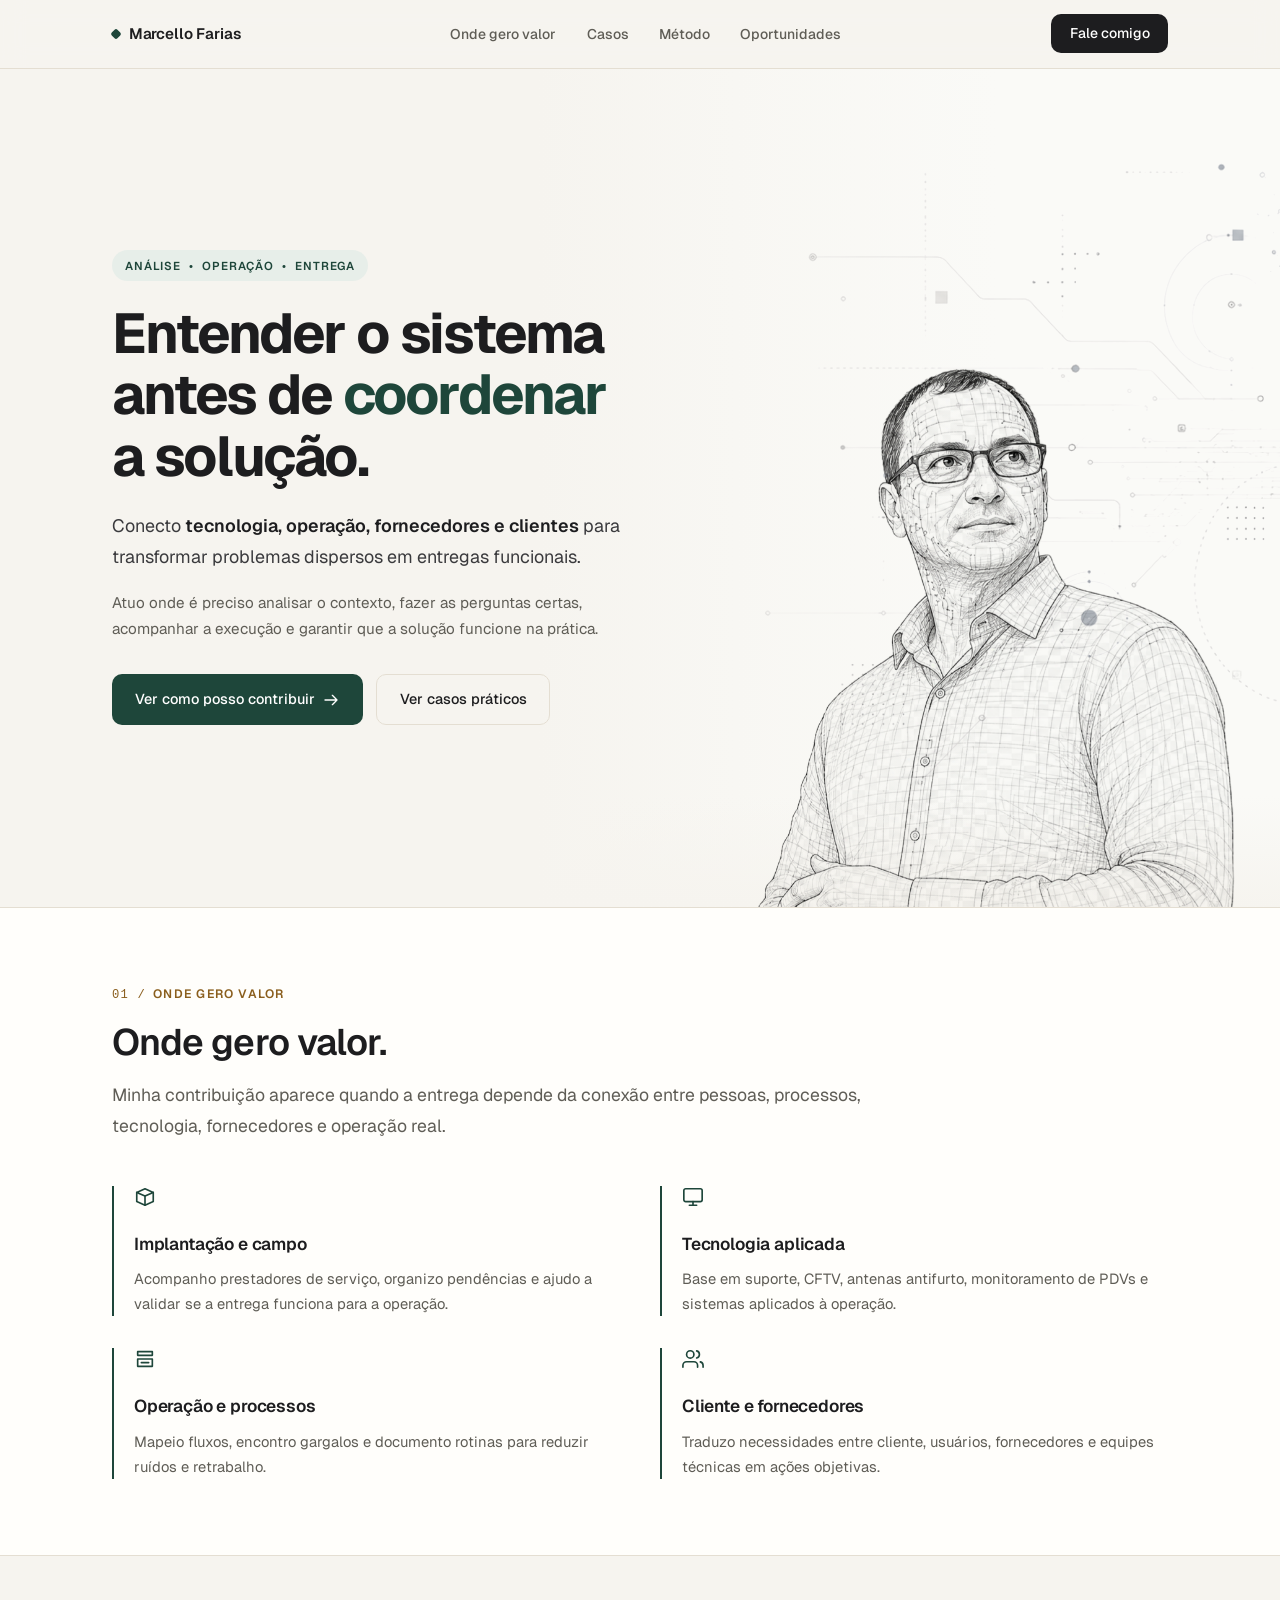
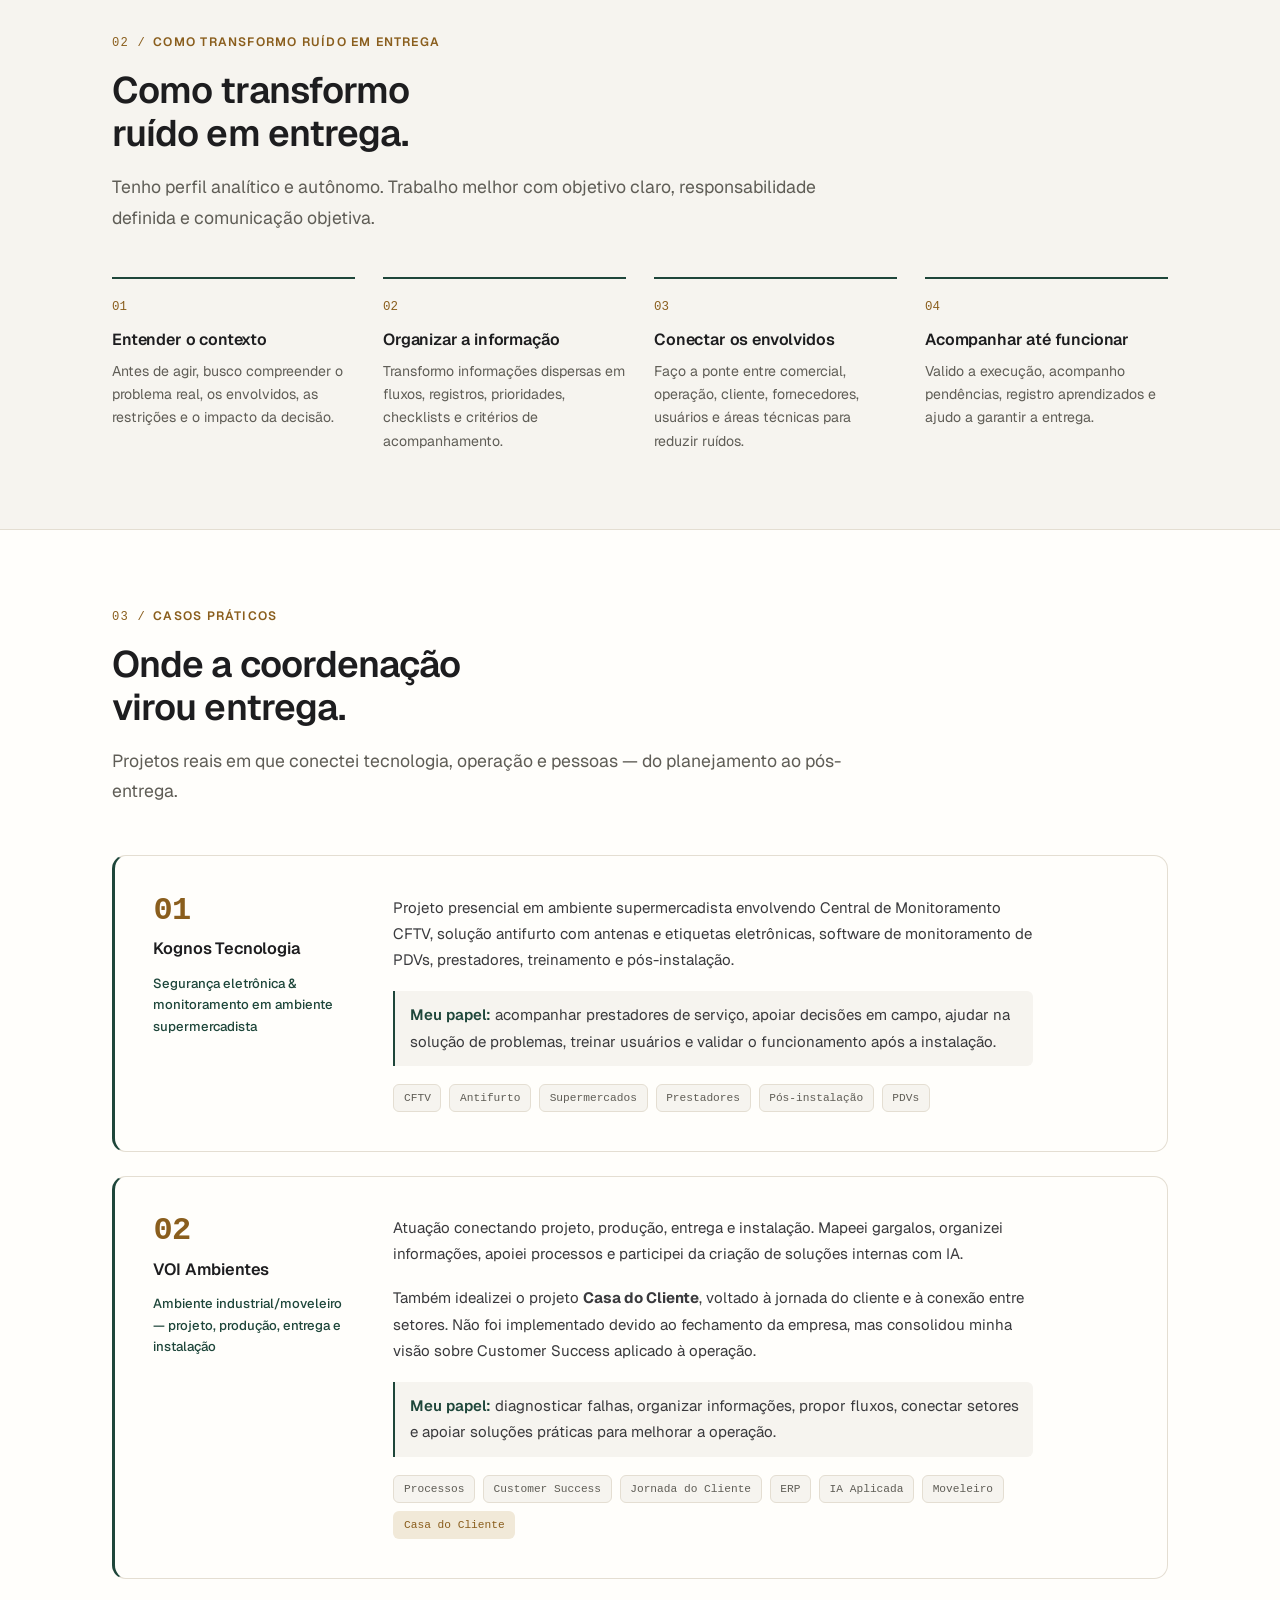
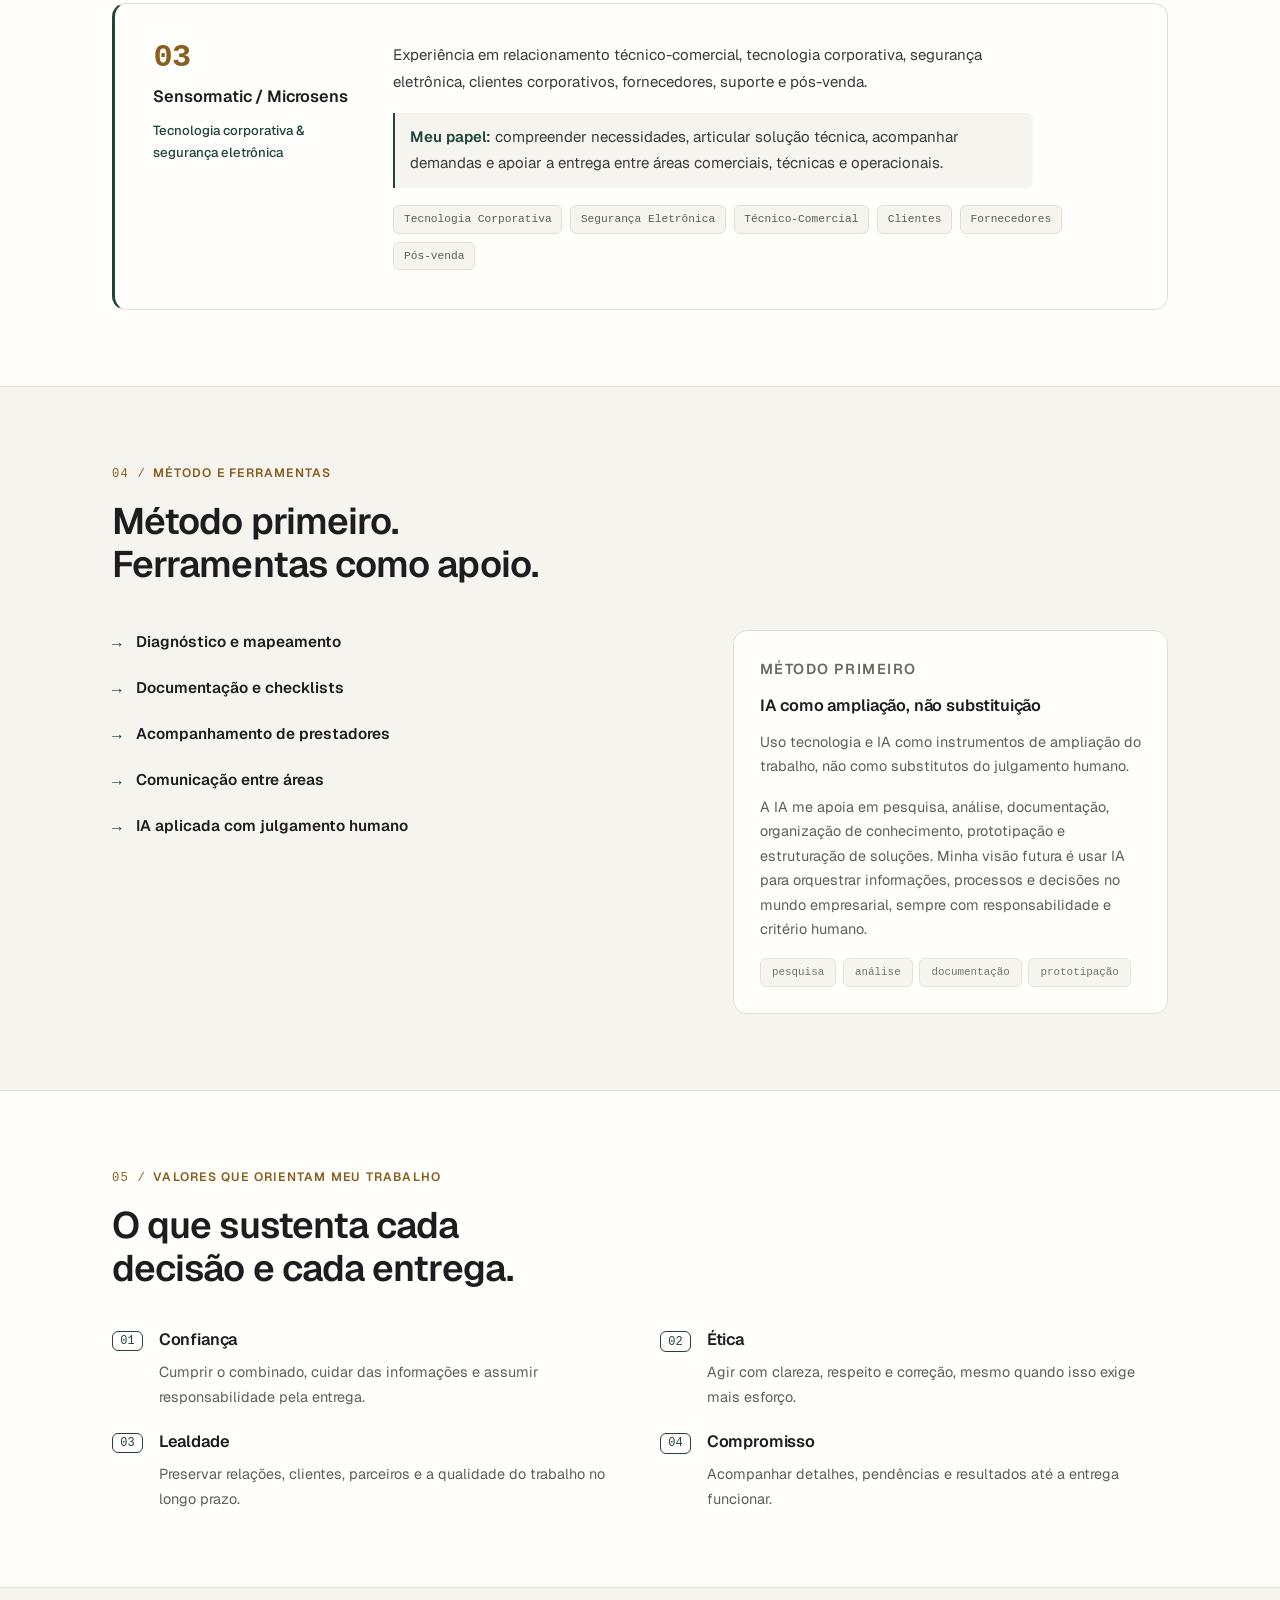
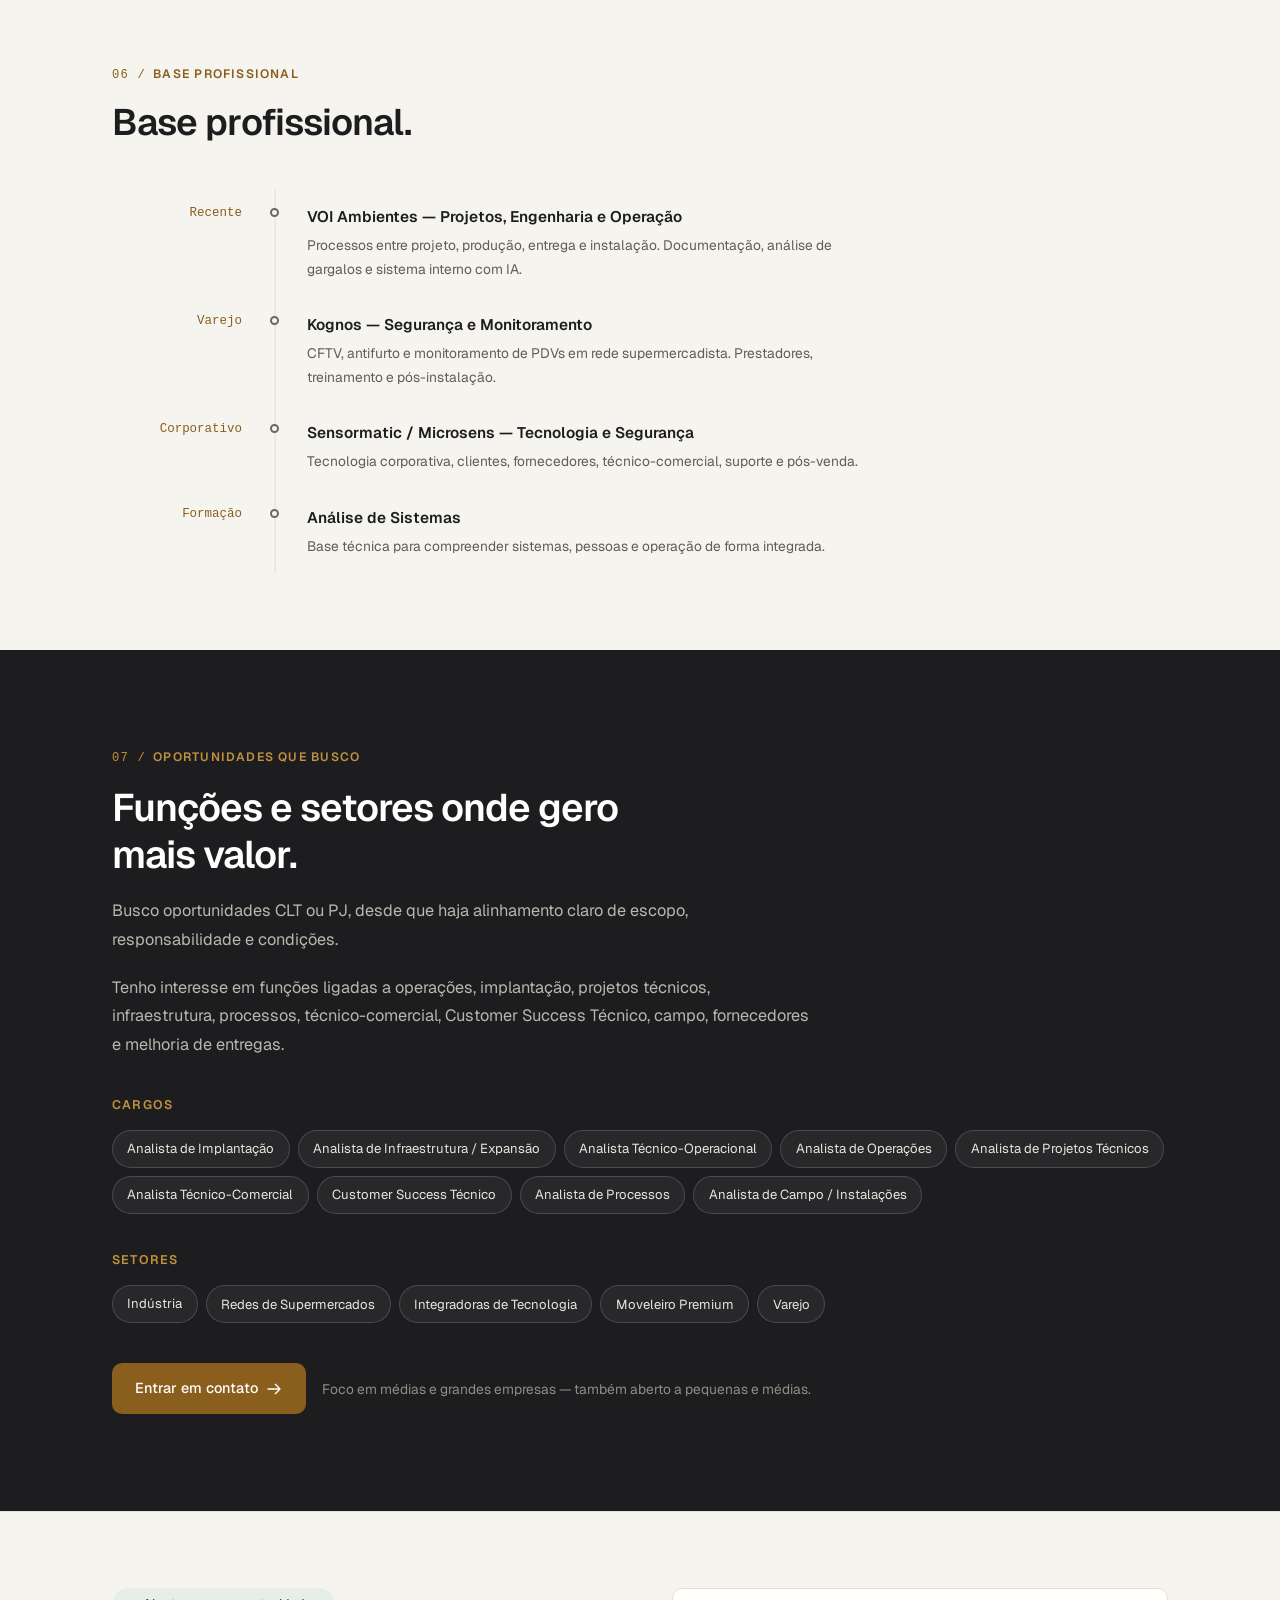
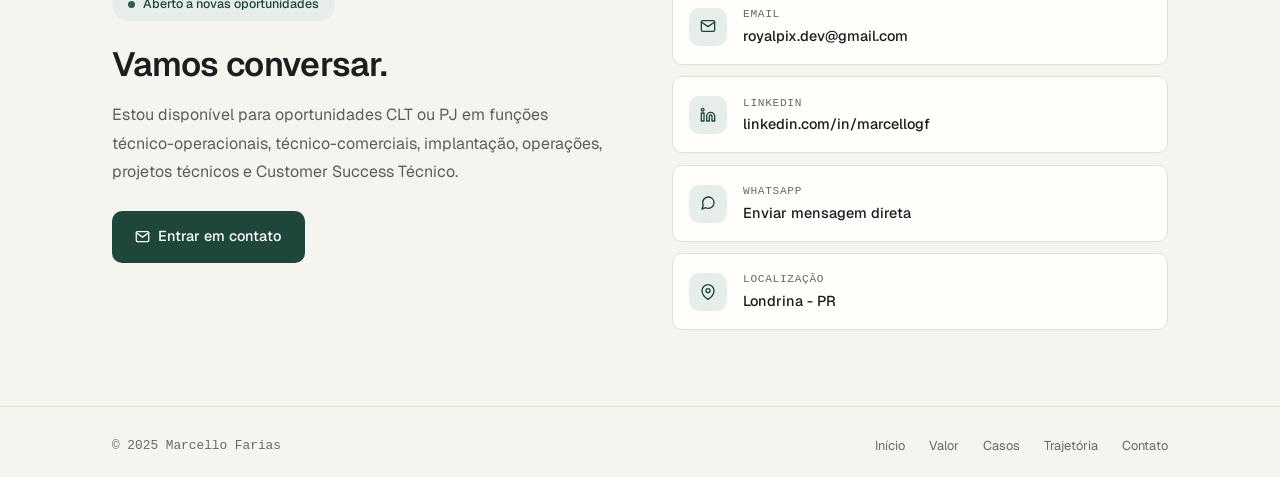
==== commit 7e8fa830: "Polimento final: narrativa mais enxuta, casos com mais hierarquia - Método e ferramentas antes de Va" ====
--- a/index.html
+++ b/index.html
@@ -82,7 +82,7 @@
     }
 
     /* ── Sections ──────────────────────────────────────────────────── */
-    .section { border-top: 1px solid var(--line); padding-block: clamp(3.5rem, 8vw, 6rem); }
+    .section { border-top: 1px solid var(--line); padding-block: clamp(3rem, 6vw, 4.75rem); }
     .section.surface { background: var(--surface); }
 
     /* ── Buttons ───────────────────────────────────────────────────── */
@@ -154,7 +154,8 @@
       letter-spacing: -0.035em; line-height: 1.1; color: var(--graphite); margin-bottom: 1.4rem;
     }
     .hero-h1 em { font-style: normal; color: var(--green); }
-    .hero-lead { font-size: clamp(0.98rem, 2vw, 1.12rem); color: var(--ink); line-height: 1.75; max-width: 34rem; margin-bottom: 2rem; }
+    .hero-lead { font-size: clamp(0.98rem, 2vw, 1.12rem); color: var(--ink); line-height: 1.75; max-width: 34rem; margin-bottom: 1.1rem; }
+    .hero-note { font-size: 0.95rem; color: var(--muted); line-height: 1.7; max-width: 33rem; margin-bottom: 2rem; }
     .hero-lead strong { font-weight: 600; color: var(--graphite); }
     .hero-actions { display: flex; flex-direction: column; gap: 0.85rem; }
     @media (min-width: 480px) { .hero-actions { flex-direction: row; align-items: center; flex-wrap: wrap; } }
@@ -195,7 +196,7 @@
     /* ── CASOS PRÁTICOS ────────────────────────────────────────────── */
     .cases { margin-top: 3rem; display: flex; flex-direction: column; gap: 1.5rem; }
     .case {
-      background: var(--surface); border: 1px solid var(--line); border-radius: var(--r-lg);
+      background: var(--surface); border: 1px solid var(--line); border-left: 3px solid var(--green); border-radius: var(--r-lg);
       padding: clamp(1.5rem, 4vw, 2.4rem);
       display: grid; grid-template-columns: 1fr; gap: 1.25rem;
       transition: border-color 0.3s, box-shadow 0.3s, transform 0.3s;
@@ -203,7 +204,7 @@
     @media (min-width: 800px) { .case { grid-template-columns: 200px 1fr; gap: 2.5rem; } }
     .case:hover { border-color: var(--green); box-shadow: 0 14px 40px rgba(30,70,58,0.08); transform: translateY(-2px); }
     .case-aside { display: flex; flex-direction: column; gap: 0.6rem; }
-    .case-num { font-family: var(--font-mono); font-size: 1.6rem; font-weight: 600; color: var(--amber); letter-spacing: -0.02em; line-height: 1; }
+    .case-num { font-family: var(--font-mono); font-size: 2rem; font-weight: 700; color: var(--amber); letter-spacing: -0.02em; line-height: 1; }
     .case-client { font-size: 1.02rem; font-weight: 600; color: var(--graphite); letter-spacing: -0.01em; }
     .case-context { font-size: 0.82rem; color: var(--green); font-weight: 500; }
     .case-body p { font-size: 0.94rem; color: var(--ink); line-height: 1.75; margin-bottom: 1.1rem; }
@@ -215,7 +216,7 @@
     .chip.note { color: var(--amber); background: var(--amber-tint); border-color: transparent; }
 
     /* ── VALORES ───────────────────────────────────────────────────── */
-    .values-grid { display: grid; grid-template-columns: 1fr; gap: 1.5rem 2.5rem; margin-top: 2.75rem; }
+    .values-grid { display: grid; grid-template-columns: 1fr; gap: 1.25rem 2.5rem; margin-top: 2.25rem; }
     @media (min-width: 700px) { .values-grid { grid-template-columns: repeat(2, 1fr); } }
     .value-card { display: grid; grid-template-columns: auto 1fr; gap: 1rem; align-items: start; }
     .value-card .vc-mark { font-family: var(--font-mono); font-size: 0.75rem; color: var(--green); border: 1px solid var(--green); border-radius: var(--r-sm); padding: 0.2rem 0.45rem; line-height: 1; margin-top: 4px; }
@@ -245,12 +246,12 @@
       .tl-date { display: none; }
       .tl-content::before { content: attr(data-date); display: block; font-family: var(--font-mono); font-size: 0.72rem; color: var(--amber); margin-bottom: 0.3rem; }
     }
-    .tl-date { font-family: var(--font-mono); font-size: 0.78rem; color: var(--amber); padding-block: 1.4rem; text-align: right; line-height: 1.4; }
+    .tl-date { font-family: var(--font-mono); font-size: 0.78rem; color: var(--amber); padding-block: 1rem; text-align: right; line-height: 1.4; }
     .tl-line { position: relative; display: flex; flex-direction: column; align-items: center; }
     .tl-line::before { content: ''; position: absolute; top: 0; bottom: 0; left: 50%; transform: translateX(-50%); width: 1px; background: var(--line); }
-    .tl-dot { width: 9px; height: 9px; border-radius: 50%; background: var(--bg); border: 2px solid var(--muted-2); margin-top: 1.65rem; z-index: 1; flex-shrink: 0; transition: border-color 0.2s, background 0.2s; }
+    .tl-dot { width: 9px; height: 9px; border-radius: 50%; background: var(--bg); border: 2px solid var(--muted-2); margin-top: 1.2rem; z-index: 1; flex-shrink: 0; transition: border-color 0.2s, background 0.2s; }
     .tl-row:hover .tl-dot { border-color: var(--green); background: var(--green); }
-    .tl-content { padding-block: 1.4rem; }
+    .tl-content { padding-block: 1rem; }
     .tl-role { font-size: 0.96rem; font-weight: 600; color: var(--graphite); margin-bottom: 0.25rem; }
     .tl-company { font-size: 0.82rem; color: var(--green); font-weight: 500; margin-bottom: 0.5rem; }
     .tl-desc { font-size: 0.86rem; color: var(--muted); line-height: 1.7; }
@@ -291,6 +292,25 @@
     .footer-nav { display: flex; gap: 1.5rem; flex-wrap: wrap; }
     .footer-nav a { font-size: 0.8rem; color: var(--muted-2); transition: color 0.2s; }
     .footer-nav a:hover { color: var(--graphite); }
+    /* ── Método em 4 etapas (Como trabalho melhor) ──────────────────── */
+    .method-steps { display: grid; grid-template-columns: 1fr; gap: 1.5rem; margin-top: 2.75rem; }
+    @media (min-width: 760px) { .method-steps { grid-template-columns: repeat(4, 1fr); gap: 1.75rem; } }
+    .method-step { padding-top: 1.1rem; border-top: 2px solid var(--green); }
+    .method-step .ms-num { font-family: var(--font-mono); font-size: 0.78rem; color: var(--amber); margin-bottom: 0.6rem; }
+    .method-step h3 { font-size: 1rem; font-weight: 600; color: var(--graphite); margin-bottom: 0.4rem; letter-spacing: -0.01em; }
+    .method-step p { font-size: 0.88rem; color: var(--muted); line-height: 1.65; }
+
+    /* ── "Meu papel" nos casos ──────────────────────────────────────── */
+    .case-role { font-size: 0.9rem; color: var(--ink); line-height: 1.65; margin-bottom: 1.1rem; max-width: 66ch; background: var(--bg); border-left: 2px solid var(--green); padding: 0.7rem 0.9rem; border-radius: 0 var(--r-sm) var(--r-sm) 0; }
+    .case-role strong { color: var(--green); font-weight: 600; }
+    .case-tags .chip { font-size: 0.7rem; padding: 0.25rem 0.6rem; }
+
+    /* ── Oportunidades: grupos de chips ─────────────────────────────── */
+    .opps-block { margin-top: 2.25rem; }
+    .opps-block h3 { font-family: var(--font-sans); font-size: 0.78rem; text-transform: uppercase; letter-spacing: 0.1em; color: var(--amber-2); font-weight: 600; margin-bottom: 0.9rem; }
+    .opp-chips { display: flex; flex-wrap: wrap; gap: 0.5rem; }
+    .opp-chip { font-size: 0.82rem; color: #e9e6de; background: rgba(255,255,255,0.05); border: 1px solid rgba(255,255,255,0.16); padding: 0.45rem 0.9rem; border-radius: var(--r-full); }
+
     /* ── Legibilidade: comprimento de linha (WCAG) ──────────────────── */
     .section-intro, .value-item p, .value-card p, .case-body p,
     .method-row > div, .ia-note p, .tl-desc, .contact-lead,
@@ -307,7 +327,7 @@
       <ul class="nav-links">
         <li><a href="#valor">Onde gero valor</a></li>
         <li><a href="#casos">Casos</a></li>
-        <li><a href="#trajetoria">Trajetória</a></li>
+        <li><a href="#metodos">Método</a></li>
         <li><a href="#oportunidades">Oportunidades</a></li>
       </ul>
       <a href="#contato" class="nav-cta">Fale comigo</a>
@@ -318,10 +338,11 @@
     </div>
     <div class="mobile-menu" id="mobile-menu" role="navigation" aria-label="Menu mobile">
       <a href="#valor">Onde gero valor</a>
-      <a href="#trabalho">Como trabalho melhor</a>
+      <a href="#trabalho">Como transformo ruído</a>
       <a href="#casos">Casos práticos</a>
+      <a href="#metodos">Método &amp; ferramentas</a>
       <a href="#valores">Valores</a>
-      <a href="#trajetoria">Trajetória</a>
+      <a href="#trajetoria">Base profissional</a>
       <a href="#oportunidades">Oportunidades</a>
       <a href="#contato" style="color:var(--green);font-weight:600;border-bottom:none">Fale comigo →</a>
     </div>
@@ -333,13 +354,17 @@
 <section class="hero" id="inicio" aria-labelledby="t-hero">
   <div class="hero-text-wrap">
     <div class="hero-text">
-      <span class="hero-eyebrow" data-aos="fade-up">Operações &nbsp;•&nbsp; Implantação &nbsp;•&nbsp; Projetos Técnicos</span>
+      <span class="hero-eyebrow" data-aos="fade-up">Análise &nbsp;•&nbsp; Operação &nbsp;•&nbsp; Entrega</span>
       <h1 class="hero-h1" id="t-hero" data-aos="fade-up" data-aos-delay="80">
         Entender o sistema<br>antes de <em>coordenar</em><br>a solução.
       </h1>
       <p class="hero-lead" data-aos="fade-up" data-aos-delay="160">
         Conecto <strong>tecnologia, operação, fornecedores e clientes</strong> para transformar
-        problemas dispersos em entregas funcionais, organizadas e acompanháveis.
+        problemas dispersos em entregas funcionais.
+      </p>
+      <p class="hero-note" data-aos="fade-up" data-aos-delay="200">
+        Atuo onde é preciso analisar o contexto, fazer as perguntas certas,
+        acompanhar a execução e garantir que a solução funcione na prática.
       </p>
       <div class="hero-actions" data-aos="fade-up" data-aos-delay="240">
         <a href="#valor" class="btn btn-primary">
@@ -372,32 +397,32 @@
 <section class="section surface" id="valor" aria-labelledby="t-valor">
   <div class="container">
     <p class="eyebrow"><span class="eyebrow-num" aria-hidden="true">01 /</span>Onde gero valor</p>
-    <h2 class="section-title" id="t-valor" data-aos="fade-up">Orquestração entre quem<br>projeta, opera e entrega.</h2>
+    <h2 class="section-title" id="t-valor" data-aos="fade-up">Onde gero valor.</h2>
     <p class="section-intro" data-aos="fade-up" data-aos-delay="60">
-      Atuo no ponto em que áreas técnicas, operação, fornecedores e clientes precisam falar a mesma língua —
-      garantindo que a solução planejada chegue funcionando à ponta.
+      Minha contribuição aparece quando a entrega depende da conexão entre pessoas, processos,
+      tecnologia, fornecedores e operação real.
     </p>
 
     <div class="value-grid">
       <div class="value-item" data-aos="fade-up" data-aos-delay="80">
-        <div class="vi-icon"><svg width="22" height="22" viewBox="0 0 24 24" fill="none" stroke="currentColor" stroke-width="1.8" stroke-linecap="round" stroke-linejoin="round" aria-hidden="true"><circle cx="12" cy="12" r="3"/><circle cx="5" cy="5" r="2"/><circle cx="19" cy="5" r="2"/><circle cx="5" cy="19" r="2"/><circle cx="19" cy="19" r="2"/><path d="M7 7l3 3M17 7l-3 3M7 17l3-3M17 17l-3-3"/></svg></div>
-        <h3>Orquestração técnico-operacional</h3>
-        <p>Conecto tecnologia, operação, fornecedores e clientes, alinhando expectativas e mantendo todos os elos coordenados do início ao fim.</p>
+        <div class="vi-icon"><svg width="22" height="22" viewBox="0 0 24 24" fill="none" stroke="currentColor" stroke-width="1.8" stroke-linecap="round" stroke-linejoin="round" aria-hidden="true"><path d="M3 7l9-4 9 4-9 4-9-4z"/><path d="M3 7v10l9 4 9-4V7"/><path d="M12 11v10"/></svg></div>
+        <h3>Implantação e campo</h3>
+        <p>Acompanho prestadores de serviço, organizo pendências e ajudo a validar se a entrega funciona para a operação.</p>
       </div>
       <div class="value-item" data-aos="fade-up" data-aos-delay="140">
-        <div class="vi-icon"><svg width="22" height="22" viewBox="0 0 24 24" fill="none" stroke="currentColor" stroke-width="1.8" stroke-linecap="round" stroke-linejoin="round" aria-hidden="true"><path d="M3 7l9-4 9 4-9 4-9-4z"/><path d="M3 7v10l9 4 9-4V7"/><path d="M12 11v10"/></svg></div>
-        <h3>Implantação e acompanhamento</h3>
-        <p>Do levantamento à entrega: instalação, validação, treinamento e pós-implantação, acompanhando a execução até funcionar de fato.</p>
+        <div class="vi-icon"><svg width="22" height="22" viewBox="0 0 24 24" fill="none" stroke="currentColor" stroke-width="1.8" stroke-linecap="round" stroke-linejoin="round" aria-hidden="true"><rect x="2" y="3" width="20" height="14" rx="2"/><path d="M8 21h8M12 17v4"/></svg></div>
+        <h3>Tecnologia aplicada</h3>
+        <p>Base em suporte, CFTV, antenas antifurto, monitoramento de PDVs e sistemas aplicados à operação.</p>
       </div>
       <div class="value-item" data-aos="fade-up" data-aos-delay="200">
         <div class="vi-icon"><svg width="22" height="22" viewBox="0 0 24 24" fill="none" stroke="currentColor" stroke-width="1.8" stroke-linecap="round" stroke-linejoin="round" aria-hidden="true"><path d="M4 4h16v4H4z"/><path d="M4 12h16v8H4z"/><path d="M8 16h8"/></svg></div>
-        <h3>Organização de processos e documentação</h3>
-        <p>Clareza operacional, rastreabilidade e registro de histórico — processos que sustentam o resultado mesmo quando alguém muda.</p>
+        <h3>Operação e processos</h3>
+        <p>Mapeio fluxos, encontro gargalos e documento rotinas para reduzir ruídos e retrabalho.</p>
       </div>
       <div class="value-item" data-aos="fade-up" data-aos-delay="260">
-        <div class="vi-icon"><svg width="22" height="22" viewBox="0 0 24 24" fill="none" stroke="currentColor" stroke-width="1.8" stroke-linecap="round" stroke-linejoin="round" aria-hidden="true"><circle cx="11" cy="11" r="7"/><path d="M21 21l-4.3-4.3"/><path d="M11 8v3l2 2"/></svg></div>
-        <h3>Análise e solução de problemas</h3>
-        <p>Visão sistêmica para identificar a causa-raiz na interface entre áreas — onde o problema realmente nasce — e propor a correção.</p>
+        <div class="vi-icon"><svg width="22" height="22" viewBox="0 0 24 24" fill="none" stroke="currentColor" stroke-width="1.8" stroke-linecap="round" stroke-linejoin="round" aria-hidden="true"><path d="M17 21v-2a4 4 0 0 0-4-4H5a4 4 0 0 0-4 4v2"/><circle cx="9" cy="7" r="4"/><path d="M23 21v-2a4 4 0 0 0-3-3.87M16 3.13a4 4 0 0 1 0 7.75"/></svg></div>
+        <h3>Cliente e fornecedores</h3>
+        <p>Traduzo necessidades entre cliente, usuários, fornecedores e equipes técnicas em ações objetivas.</p>
       </div>
     </div>
   </div>
@@ -407,14 +432,34 @@
 <!-- ═══ 3. COMO TRABALHO MELHOR ═══════════════════════════════════════ -->
 <section class="section" id="trabalho" aria-labelledby="t-trabalho">
   <div class="container">
-    <p class="eyebrow"><span class="eyebrow-num" aria-hidden="true">02 /</span>Como trabalho melhor</p>
-    <h2 class="section-title" id="t-trabalho" data-aos="fade-up">As condições em que entrego<br>o meu melhor trabalho.</h2>
-
-    <div class="work-list">
-      <div class="work-row" data-aos="fade-up"><span class="work-num">01</span><p>Quando o problema é real e exige <span>entender o todo antes de agir.</span></p></div>
-      <div class="work-row" data-aos="fade-up" data-aos-delay="60"><span class="work-num">02</span><p>Quando há autonomia para <span>organizar processos, documentar e dar rastreabilidade.</span></p></div>
-      <div class="work-row" data-aos="fade-up" data-aos-delay="120"><span class="work-num">03</span><p>Quando é preciso <span>conectar áreas técnicas, operação, fornecedores e clientes.</span></p></div>
-      <div class="work-row" data-aos="fade-up" data-aos-delay="180"><span class="work-num">04</span><p>Quando a execução precisa de <span>acompanhamento próximo até a entrega funcional.</span></p></div>
+    <p class="eyebrow"><span class="eyebrow-num" aria-hidden="true">02 /</span>Como transformo ruído em entrega</p>
+    <h2 class="section-title" id="t-trabalho" data-aos="fade-up">Como transformo<br>ruído em entrega.</h2>
+    <p class="section-intro" data-aos="fade-up" data-aos-delay="60">
+      Tenho perfil analítico e autônomo. Trabalho melhor com objetivo claro,
+      responsabilidade definida e comunicação objetiva.
+    </p>
+
+    <div class="method-steps">
+      <div class="method-step" data-aos="fade-up" data-aos-delay="80">
+        <div class="ms-num">01</div>
+        <h3>Entender o contexto</h3>
+        <p>Antes de agir, busco compreender o problema real, os envolvidos, as restrições e o impacto da decisão.</p>
+      </div>
+      <div class="method-step" data-aos="fade-up" data-aos-delay="140">
+        <div class="ms-num">02</div>
+        <h3>Organizar a informação</h3>
+        <p>Transformo informações dispersas em fluxos, registros, prioridades, checklists e critérios de acompanhamento.</p>
+      </div>
+      <div class="method-step" data-aos="fade-up" data-aos-delay="200">
+        <div class="ms-num">03</div>
+        <h3>Conectar os envolvidos</h3>
+        <p>Faço a ponte entre comercial, operação, cliente, fornecedores, usuários e áreas técnicas para reduzir ruídos.</p>
+      </div>
+      <div class="method-step" data-aos="fade-up" data-aos-delay="260">
+        <div class="ms-num">04</div>
+        <h3>Acompanhar até funcionar</h3>
+        <p>Valido a execução, acompanho pendências, registro aprendizados e ajudo a garantir a entrega.</p>
+      </div>
     </div>
   </div>
 </section>
@@ -426,7 +471,7 @@
     <p class="eyebrow"><span class="eyebrow-num" aria-hidden="true">03 /</span>Casos práticos</p>
     <h2 class="section-title" id="t-casos" data-aos="fade-up">Onde a coordenação<br>virou entrega.</h2>
     <p class="section-intro" data-aos="fade-up" data-aos-delay="60">
-      Projetos reais em que atuei conectando tecnologia, operação e pessoas — do planejamento ao acompanhamento pós-entrega.
+      Projetos reais em que conectei tecnologia, operação e pessoas — do planejamento ao pós-entrega.
     </p>
 
     <div class="cases">
@@ -436,23 +481,22 @@
         <div class="case-aside">
           <div class="case-num">01</div>
           <div class="case-client">Kognos Tecnologia</div>
-          <div class="case-context">Segurança eletrônica & monitoramento em rede de varejo</div>
+          <div class="case-context">Segurança eletrônica & monitoramento em ambiente supermercadista</div>
         </div>
         <div class="case-body">
           <p>
-            Implantação e operação de uma solução completa de segurança e monitoramento para uma rede de
-            supermercados: central de monitoramento de CFTV, solução antifurto com antenas e etiquetas
-            eletrônicas e software de monitoramento de PDVs. Coordenei o acompanhamento de prestadores,
-            o treinamento das equipes e o suporte pós-instalação — garantindo que a tecnologia entregasse
-            resultado na operação diária da loja.
+            Projeto presencial em ambiente supermercadista envolvendo Central de Monitoramento CFTV,
+            solução antifurto com antenas e etiquetas eletrônicas, software de monitoramento de PDVs,
+            prestadores, treinamento e pós-instalação.
           </p>
+          <p class="case-role"><strong>Meu papel:</strong> acompanhar prestadores de serviço, apoiar decisões em campo, ajudar na solução de problemas, treinar usuários e validar o funcionamento após a instalação.</p>
           <div class="case-tags">
-            <span class="chip">Central de Monitoramento CFTV</span>
-            <span class="chip">Antifurto (antenas + etiquetas)</span>
-            <span class="chip">Monitoramento de PDVs</span>
-            <span class="chip">Gestão de prestadores</span>
-            <span class="chip">Treinamento</span>
+            <span class="chip">CFTV</span>
+            <span class="chip">Antifurto</span>
+            <span class="chip">Supermercados</span>
+            <span class="chip">Prestadores</span>
             <span class="chip">Pós-instalação</span>
+            <span class="chip">PDVs</span>
           </div>
         </div>
       </article>
@@ -462,22 +506,27 @@
         <div class="case-aside">
           <div class="case-num">02</div>
           <div class="case-client">VOI Ambientes</div>
-          <div class="case-context">Processos entre projeto, produção, entrega e instalação</div>
+          <div class="case-context">Ambiente industrial/moveleiro — projeto, produção, entrega e instalação</div>
         </div>
         <div class="case-body">
           <p>
-            Atuação na coordenação dos processos que ligam projeto, produção, entrega e instalação:
-            documentação, análise de gargalos e melhoria operacional, com apoio de ERP/sistema integrado
-            a IA. Concebi o projeto <strong>Casa do Cliente</strong>, voltado à jornada do cliente e ao
-            Customer Success — não implementado em razão do fechamento da empresa.
+            Atuação conectando projeto, produção, entrega e instalação. Mapeei gargalos, organizei
+            informações, apoiei processos e participei da criação de soluções internas com IA.
           </p>
+          <p>
+            Também idealizei o projeto <strong>Casa do Cliente</strong>, voltado à jornada do cliente e à
+            conexão entre setores. Não foi implementado devido ao fechamento da empresa, mas consolidou
+            minha visão sobre Customer Success aplicado à operação.
+          </p>
+          <p class="case-role"><strong>Meu papel:</strong> diagnosticar falhas, organizar informações, propor fluxos, conectar setores e apoiar soluções práticas para melhorar a operação.</p>
           <div class="case-tags">
-            <span class="chip">Mapeamento de processos</span>
-            <span class="chip">Documentação</span>
-            <span class="chip">Análise de gargalos</span>
-            <span class="chip">ERP / sistema com IA</span>
-            <span class="chip">Melhoria operacional</span>
-            <span class="chip note">Casa do Cliente — não implementado</span>
+            <span class="chip">Processos</span>
+            <span class="chip">Customer Success</span>
+            <span class="chip">Jornada do Cliente</span>
+            <span class="chip">ERP</span>
+            <span class="chip">IA Aplicada</span>
+            <span class="chip">Moveleiro</span>
+            <span class="chip note">Casa do Cliente</span>
           </div>
         </div>
       </article>
@@ -491,15 +540,16 @@
         </div>
         <div class="case-body">
           <p>
-            Atuação técnico-comercial em tecnologia corporativa e segurança eletrônica, com relacionamento
-            direto com clientes e fornecedores, suporte e pós-venda. Experiência prática no ciclo completo —
-            do entendimento da necessidade ao acompanhamento da solução em operação.
+            Experiência em relacionamento técnico-comercial, tecnologia corporativa, segurança eletrônica,
+            clientes corporativos, fornecedores, suporte e pós-venda.
           </p>
+          <p class="case-role"><strong>Meu papel:</strong> compreender necessidades, articular solução técnica, acompanhar demandas e apoiar a entrega entre áreas comerciais, técnicas e operacionais.</p>
           <div class="case-tags">
-            <span class="chip">Segurança eletrônica</span>
-            <span class="chip">Relacionamento técnico-comercial</span>
-            <span class="chip">Clientes & fornecedores</span>
-            <span class="chip">Suporte</span>
+            <span class="chip">Tecnologia Corporativa</span>
+            <span class="chip">Segurança Eletrônica</span>
+            <span class="chip">Técnico-Comercial</span>
+            <span class="chip">Clientes</span>
+            <span class="chip">Fornecedores</span>
             <span class="chip">Pós-venda</span>
           </div>
         </div>
@@ -510,59 +560,61 @@
 </section>
 
 
+<!-- ═══ 4-B. MÉTODO E FERRAMENTAS ═════════════════════════════════════ -->
+<section class="section" id="metodos" aria-labelledby="t-metodos">
+  <div class="container">
+    <p class="eyebrow"><span class="eyebrow-num" aria-hidden="true">04 /</span>Método e ferramentas</p>
+    <h2 class="section-title" id="t-metodos" data-aos="fade-up">Método primeiro.<br>Ferramentas como apoio.</h2>
+
+    <div class="methods-grid">
+      <div class="method-list" data-aos="fade-up">
+        <div class="method-row"><span class="mr-arrow">→</span><div><strong>Diagnóstico e mapeamento</strong></div></div>
+        <div class="method-row"><span class="mr-arrow">→</span><div><strong>Documentação e checklists</strong></div></div>
+        <div class="method-row"><span class="mr-arrow">→</span><div><strong>Acompanhamento de prestadores</strong></div></div>
+        <div class="method-row"><span class="mr-arrow">→</span><div><strong>Comunicação entre áreas</strong></div></div>
+        <div class="method-row"><span class="mr-arrow">→</span><div><strong>IA aplicada com julgamento humano</strong></div></div>
+      </div>
+
+      <aside class="ia-note" data-aos="fade-left" data-aos-delay="80">
+        <p class="eyebrow" style="margin-bottom:0.75rem">Método primeiro</p>
+        <h3>IA como ampliação, não substituição</h3>
+        <p>Uso tecnologia e IA como instrumentos de ampliação do trabalho, não como substitutos do julgamento humano.</p>
+        <p>A IA me apoia em pesquisa, análise, documentação, organização de conhecimento, prototipação e estruturação de soluções. Minha visão futura é usar IA para orquestrar informações, processos e decisões no mundo empresarial, sempre com responsabilidade e critério humano.</p>
+        <div class="ia-tags">
+          <span class="chip">pesquisa</span>
+          <span class="chip">análise</span>
+          <span class="chip">documentação</span>
+          <span class="chip">prototipação</span>
+        </div>
+      </aside>
+    </div>
+  </div>
+</section>
+
+
 <!-- ═══ 5. VALORES ════════════════════════════════════════════════════ -->
-<section class="section" id="valores" aria-labelledby="t-valores">
+<section class="section surface" id="valores" aria-labelledby="t-valores">
   <div class="container">
-    <p class="eyebrow"><span class="eyebrow-num" aria-hidden="true">04 /</span>Valores que orientam meu trabalho</p>
+    <p class="eyebrow"><span class="eyebrow-num" aria-hidden="true">05 /</span>Valores que orientam meu trabalho</p>
     <h2 class="section-title" id="t-valores" data-aos="fade-up">O que sustenta cada<br>decisão e cada entrega.</h2>
 
     <div class="values-grid">
       <div class="value-card" data-aos="fade-up">
         <span class="vc-mark">01</span>
-        <div><h3>Ética e lealdade</h3><p>Compromissos honrados, informações tratadas com cuidado e relações conduzidas com a mesma seriedade no longo prazo — não por política, mas por escolha.</p></div>
+        <div><h3>Confiança</h3><p>Cumprir o combinado, cuidar das informações e assumir responsabilidade pela entrega.</p></div>
       </div>
       <div class="value-card" data-aos="fade-up" data-aos-delay="80">
         <span class="vc-mark">02</span>
-        <div><h3>Compromisso com a entrega</h3><p>Acompanhar a execução até o resultado funcionar de fato. Dar retorno claro quando algo muda e assumir responsabilidade pelo que foi acordado.</p></div>
+        <div><h3>Ética</h3><p>Agir com clareza, respeito e correção, mesmo quando isso exige mais esforço.</p></div>
       </div>
       <div class="value-card" data-aos="fade-up" data-aos-delay="140">
         <span class="vc-mark">03</span>
-        <div><h3>Organização e método</h3><p>Documentação clara, histórico registrado e processos rastreáveis. Organização como respeito ao trabalho dos outros e proteção da qualidade.</p></div>
+        <div><h3>Lealdade</h3><p>Preservar relações, clientes, parceiros e a qualidade do trabalho no longo prazo.</p></div>
       </div>
       <div class="value-card" data-aos="fade-up" data-aos-delay="200">
         <span class="vc-mark">04</span>
-        <div><h3>Visão do sistema inteiro</h3><p>Pessoas, processos e tecnologia analisados em conjunto. A causa real quase sempre está na interface entre as áreas — é ali que olho primeiro.</p></div>
-      </div>
-    </div>
-  </div>
-</section>
-
-
-<!-- ═══ 6. FERRAMENTAS E MÉTODOS ══════════════════════════════════════ -->
-<section class="section surface" id="metodos" aria-labelledby="t-metodos">
-  <div class="container">
-    <p class="eyebrow"><span class="eyebrow-num" aria-hidden="true">05 /</span>Ferramentas e métodos</p>
-    <h2 class="section-title" id="t-metodos" data-aos="fade-up">Método primeiro.<br>Ferramentas como apoio.</h2>
-
-    <div class="methods-grid">
-      <div class="method-list" data-aos="fade-up">
-        <div class="method-row"><span class="mr-arrow">→</span><div><strong>Documentação estruturada</strong><span>Registro claro de escopo, decisões e histórico, para que o conhecimento não dependa de uma única pessoa.</span></div></div>
-        <div class="method-row"><span class="mr-arrow">→</span><div><strong>Acompanhamento de execução</strong><span>Da especificação à entrega, com controle de demandas, prestadores e prazos.</span></div></div>
-        <div class="method-row"><span class="mr-arrow">→</span><div><strong>Análise de causa-raiz</strong><span>Investigar a origem real do problema na interface entre áreas, não apenas o sintoma visível.</span></div></div>
-        <div class="method-row"><span class="mr-arrow">→</span><div><strong>Padronização e melhoria contínua</strong><span>Transformar o que funcionou em processo repetível e mensurável.</span></div></div>
-      </div>
-
-      <aside class="ia-note" data-aos="fade-left" data-aos-delay="80">
-        <p class="eyebrow" style="margin-bottom:0.75rem">IA como apoio</p>
-        <h3>Uma ferramenta a serviço do julgamento</h3>
-        <p>Uso IA para potencializar <strong>análise, documentação, pesquisa e prototipação</strong>. A experiência define o que perguntar, como avaliar o resultado e o que fazer com a informação — a decisão continua sendo humana.</p>
-        <div class="ia-tags">
-          <span class="chip">análise</span>
-          <span class="chip">documentação</span>
-          <span class="chip">pesquisa</span>
-          <span class="chip">prototipação</span>
-        </div>
-      </aside>
+        <div><h3>Compromisso</h3><p>Acompanhar detalhes, pendências e resultados até a entrega funcionar.</p></div>
+      </div>
     </div>
   </div>
 </section>
@@ -571,35 +623,32 @@
 <!-- ═══ 7. TRAJETÓRIA ═════════════════════════════════════════════════ -->
 <section class="section" id="trajetoria" aria-labelledby="t-trajetoria">
   <div class="container">
-    <p class="eyebrow"><span class="eyebrow-num" aria-hidden="true">06 /</span>Trajetória</p>
-    <h2 class="section-title" id="t-trajetoria" data-aos="fade-up">Experiência construída<br>passo a passo.</h2>
+    <p class="eyebrow"><span class="eyebrow-num" aria-hidden="true">06 /</span>Base profissional</p>
+    <h2 class="section-title" id="t-trajetoria" data-aos="fade-up">Base profissional.</h2>
 
     <div class="timeline">
       <div class="tl-row" data-aos="fade-right">
         <div class="tl-date">Recente</div>
         <div class="tl-line"><div class="tl-dot"></div></div>
         <div class="tl-content" data-date="Recente">
-          <div class="tl-role">Setor Moveleiro — Projetos e Fábrica</div>
-          <div class="tl-company">VOI Ambientes — Instalação, Projeto, Engenharia e Produção</div>
-          <div class="tl-desc">Coordenação de processos entre projeto, produção, entrega e instalação, com uso do TopSolid Planner. Documentação, análise de gargalos e melhoria operacional, com apoio de ERP/sistema integrado a IA.</div>
+          <div class="tl-role">VOI Ambientes — Projetos, Engenharia e Operação</div>
+          <div class="tl-desc">Processos entre projeto, produção, entrega e instalação. Documentação, análise de gargalos e sistema interno com IA.</div>
         </div>
       </div>
       <div class="tl-row" data-aos="fade-right" data-aos-delay="80">
         <div class="tl-date">Varejo</div>
         <div class="tl-line"><div class="tl-dot"></div></div>
         <div class="tl-content" data-date="Varejo">
-          <div class="tl-role">Implantação de Segurança e Monitoramento</div>
-          <div class="tl-company">Kognos Tecnologia</div>
-          <div class="tl-desc">Central de monitoramento CFTV, antifurto e monitoramento de PDVs em rede de supermercados. Acompanhamento de prestadores, treinamento e suporte pós-instalação.</div>
+          <div class="tl-role">Kognos — Segurança e Monitoramento</div>
+          <div class="tl-desc">CFTV, antifurto e monitoramento de PDVs em rede supermercadista. Prestadores, treinamento e pós-instalação.</div>
         </div>
       </div>
       <div class="tl-row" data-aos="fade-right" data-aos-delay="160">
         <div class="tl-date">Corporativo</div>
         <div class="tl-line"><div class="tl-dot"></div></div>
         <div class="tl-content" data-date="Corporativo">
-          <div class="tl-role">Atuação Técnico-Comercial</div>
-          <div class="tl-company">Sensormatic / Microsens — Tecnologia e Segurança</div>
-          <div class="tl-desc">Tecnologia corporativa e segurança eletrônica: relacionamento técnico-comercial, clientes e fornecedores, suporte e pós-venda. Ciclo completo de projeto, do levantamento à entrega.</div>
+          <div class="tl-role">Sensormatic / Microsens — Tecnologia e Segurança</div>
+          <div class="tl-desc">Tecnologia corporativa, clientes, fornecedores, técnico-comercial, suporte e pós-venda.</div>
         </div>
       </div>
       <div class="tl-row" data-aos="fade-right" data-aos-delay="240">
@@ -607,8 +656,7 @@
         <div class="tl-line"><div class="tl-dot"></div></div>
         <div class="tl-content" data-date="Formação">
           <div class="tl-role">Análise de Sistemas</div>
-          <div class="tl-company">Base técnica e início de carreira</div>
-          <div class="tl-desc">Ponto de partida para décadas ligadas à tecnologia corporativa. Desde o início, o interesse foi entender como sistemas e pessoas funcionam juntos — não o aspecto técnico isolado.</div>
+          <div class="tl-desc">Base técnica para compreender sistemas, pessoas e operação de forma integrada.</div>
         </div>
       </div>
     </div>
@@ -620,24 +668,44 @@
 <section class="opps" id="oportunidades" aria-labelledby="t-oportunidades">
   <div class="container">
     <p class="eyebrow" data-aos="fade-up"><span class="eyebrow-num" aria-hidden="true">07 /</span>Oportunidades que busco</p>
-    <h2 id="t-oportunidades" data-aos="fade-up" data-aos-delay="60">Aberto a oportunidades onde operação, tecnologia e entrega precisam caminhar juntas.</h2>
+    <h2 id="t-oportunidades" data-aos="fade-up" data-aos-delay="60">Funções e setores onde gero mais valor.</h2>
     <p class="opps-lead" data-aos="fade-up" data-aos-delay="120">
-      Busco posições onde a coordenação entre áreas, fornecedores e clientes seja decisiva para o resultado —
-      e onde experiência prática, organização e acompanhamento de execução façam diferença real.
+      Busco oportunidades CLT ou PJ, desde que haja alinhamento claro de escopo, responsabilidade e condições.
     </p>
-
-    <div class="opps-grid">
-      <div class="opp-item" data-aos="fade-up"><svg width="16" height="16" viewBox="0 0 24 24" fill="none" stroke="currentColor" stroke-width="2" stroke-linecap="round" stroke-linejoin="round" aria-hidden="true"><polyline points="20 6 9 17 4 12"/></svg><span>Coordenação de operações e projetos técnicos</span></div>
-      <div class="opp-item" data-aos="fade-up" data-aos-delay="60"><svg width="16" height="16" viewBox="0 0 24 24" fill="none" stroke="currentColor" stroke-width="2" stroke-linecap="round" stroke-linejoin="round" aria-hidden="true"><polyline points="20 6 9 17 4 12"/></svg><span>Implantação e acompanhamento de soluções</span></div>
-      <div class="opp-item" data-aos="fade-up" data-aos-delay="120"><svg width="16" height="16" viewBox="0 0 24 24" fill="none" stroke="currentColor" stroke-width="2" stroke-linecap="round" stroke-linejoin="round" aria-hidden="true"><polyline points="20 6 9 17 4 12"/></svg><span>Gestão técnico-operacional e de prestadores</span></div>
-      <div class="opp-item" data-aos="fade-up"><svg width="16" height="16" viewBox="0 0 24 24" fill="none" stroke="currentColor" stroke-width="2" stroke-linecap="round" stroke-linejoin="round" aria-hidden="true"><polyline points="20 6 9 17 4 12"/></svg><span>Melhoria de processos e documentação</span></div>
-      <div class="opp-item" data-aos="fade-up" data-aos-delay="60"><svg width="16" height="16" viewBox="0 0 24 24" fill="none" stroke="currentColor" stroke-width="2" stroke-linecap="round" stroke-linejoin="round" aria-hidden="true"><polyline points="20 6 9 17 4 12"/></svg><span>Relacionamento técnico com clientes e fornecedores</span></div>
-      <div class="opp-item" data-aos="fade-up" data-aos-delay="120"><svg width="16" height="16" viewBox="0 0 24 24" fill="none" stroke="currentColor" stroke-width="2" stroke-linecap="round" stroke-linejoin="round" aria-hidden="true"><polyline points="20 6 9 17 4 12"/></svg><span>Pós-implantação, suporte e Customer Success</span></div>
+    <p class="opps-lead" data-aos="fade-up" data-aos-delay="160">
+      Tenho interesse em funções ligadas a operações, implantação, projetos técnicos, infraestrutura,
+      processos, técnico-comercial, Customer Success Técnico, campo, fornecedores e melhoria de entregas.
+    </p>
+
+    <div class="opps-block" data-aos="fade-up">
+      <h3>Cargos</h3>
+      <div class="opp-chips">
+        <span class="opp-chip">Analista de Implantação</span>
+        <span class="opp-chip">Analista de Infraestrutura / Expansão</span>
+        <span class="opp-chip">Analista Técnico-Operacional</span>
+        <span class="opp-chip">Analista de Operações</span>
+        <span class="opp-chip">Analista de Projetos Técnicos</span>
+        <span class="opp-chip">Analista Técnico-Comercial</span>
+        <span class="opp-chip">Customer Success Técnico</span>
+        <span class="opp-chip">Analista de Processos</span>
+        <span class="opp-chip">Analista de Campo / Instalações</span>
+      </div>
+    </div>
+
+    <div class="opps-block" data-aos="fade-up" data-aos-delay="80">
+      <h3>Setores</h3>
+      <div class="opp-chips">
+        <span class="opp-chip">Indústria</span>
+        <span class="opp-chip">Redes de Supermercados</span>
+        <span class="opp-chip">Integradoras de Tecnologia</span>
+        <span class="opp-chip">Moveleiro Premium</span>
+        <span class="opp-chip">Varejo</span>
+      </div>
     </div>
 
     <div class="opps-foot" data-aos="fade-up">
       <a href="#contato" class="btn btn-amber">
-        Vamos conversar
+        Entrar em contato
         <svg width="16" height="16" viewBox="0 0 24 24" fill="none" stroke="currentColor" stroke-width="2" stroke-linecap="round" stroke-linejoin="round" aria-hidden="true"><path d="M14 5l7 7m0 0l-7 7m7-7H3"/></svg>
       </a>
       <span class="opps-target">Foco em médias e grandes empresas — também aberto a pequenas e médias.</span>
@@ -652,12 +720,11 @@
     <div class="contact-grid">
       <div data-aos="fade-right">
         <span class="avail-badge"><span class="avail-dot-el"></span> Aberto a novas oportunidades</span>
-        <h2 class="contact-title" id="t-contato">Operação, tecnologia e entrega<br>caminhando juntas.</h2>
-        <p class="contact-lead">Se a sua operação precisa de alguém que entenda o lado técnico e o lado do cliente, que organize processos e acompanhe a execução até funcionar — vamos trocar uma ideia.</p>
-        <p class="contact-lead">Sem pressão. Uma conversa direta para entender se faz sentido trabalharmos juntos.</p>
+        <h2 class="contact-title" id="t-contato">Vamos conversar.</h2>
+        <p class="contact-lead">Estou disponível para oportunidades CLT ou PJ em funções técnico-operacionais, técnico-comerciais, implantação, operações, projetos técnicos e Customer Success Técnico.</p>
         <a href="mailto:royalpix.dev@gmail.com" class="btn btn-primary" style="margin-top:0.5rem">
           <svg width="15" height="15" viewBox="0 0 24 24" fill="none" stroke="currentColor" stroke-width="2" stroke-linecap="round" stroke-linejoin="round" aria-hidden="true"><path d="M4 4h16c1.1 0 2 .9 2 2v12c0 1.1-.9 2-2 2H4c-1.1 0-2-.9-2-2V6c0-1.1.9-2 2-2z"/><polyline points="22,6 12,13 2,6"/></svg>
-          Enviar mensagem
+          Entrar em contato
         </a>
       </div>
 
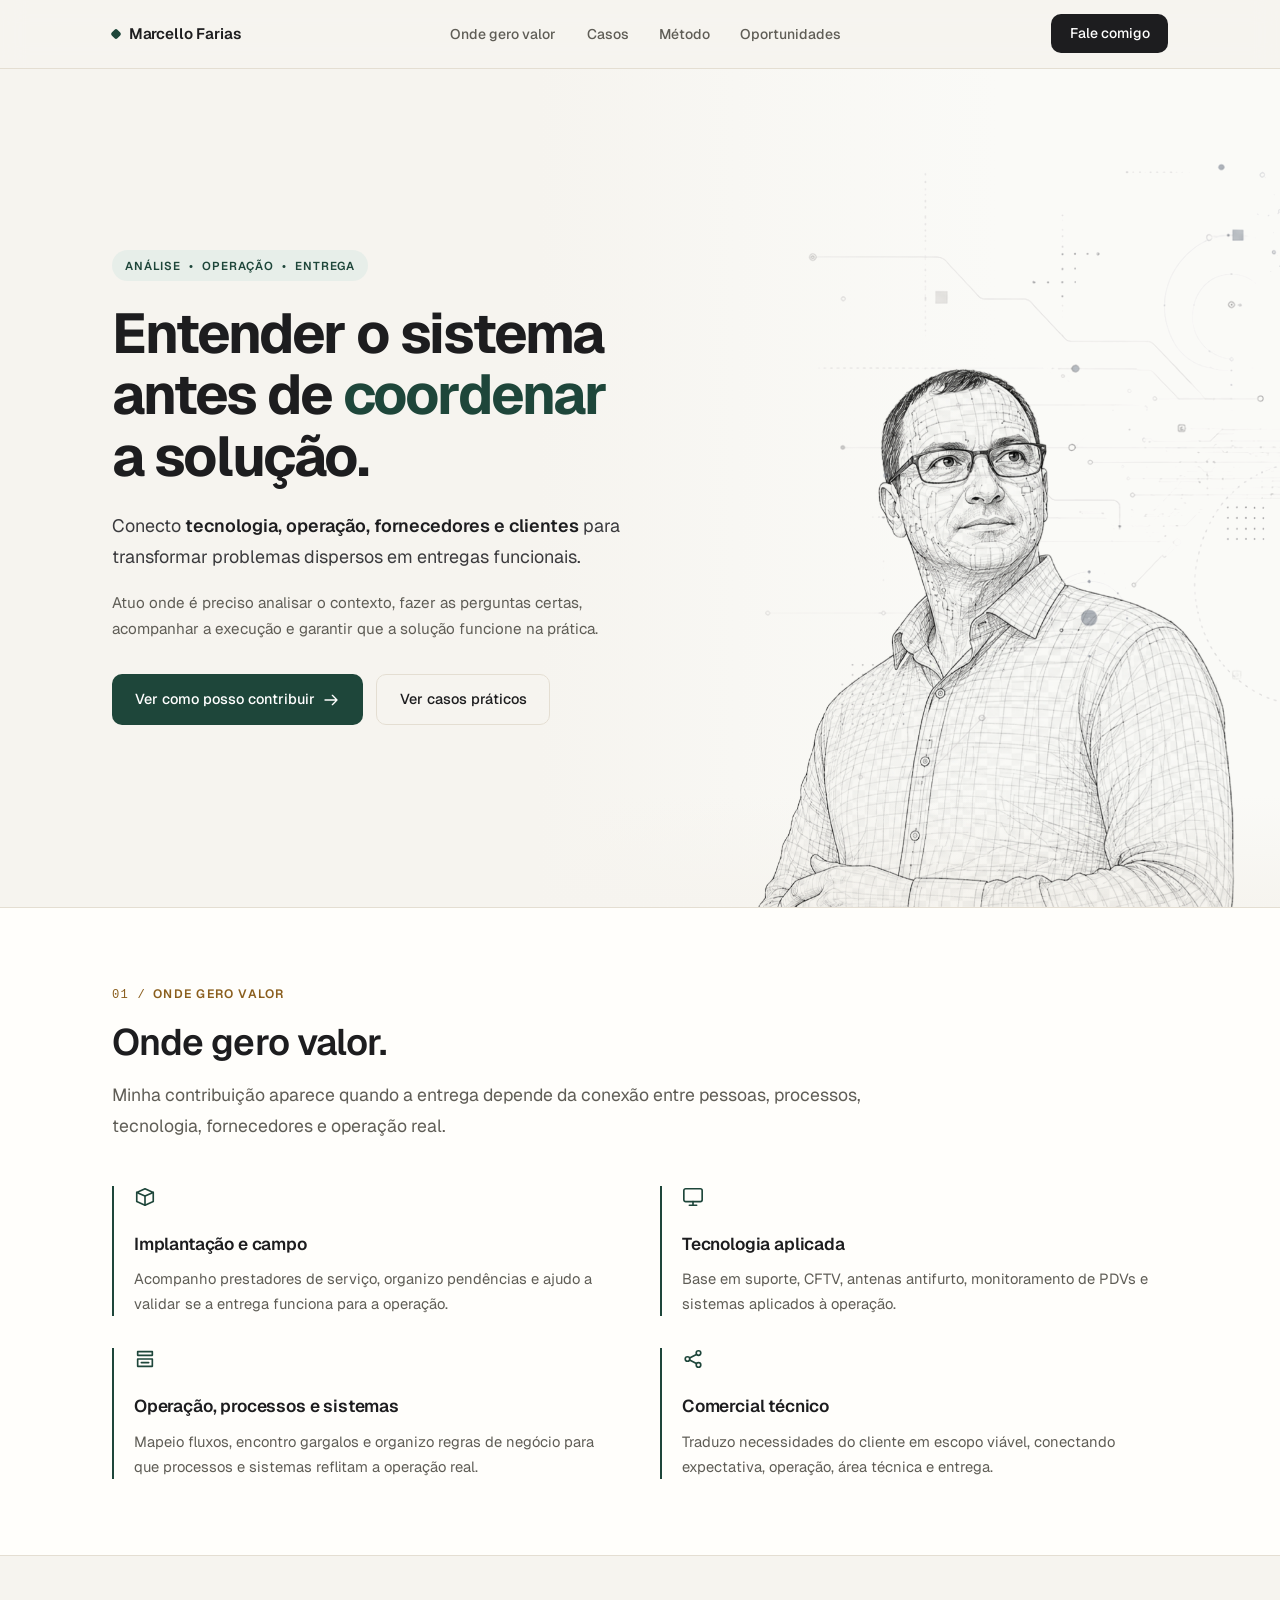
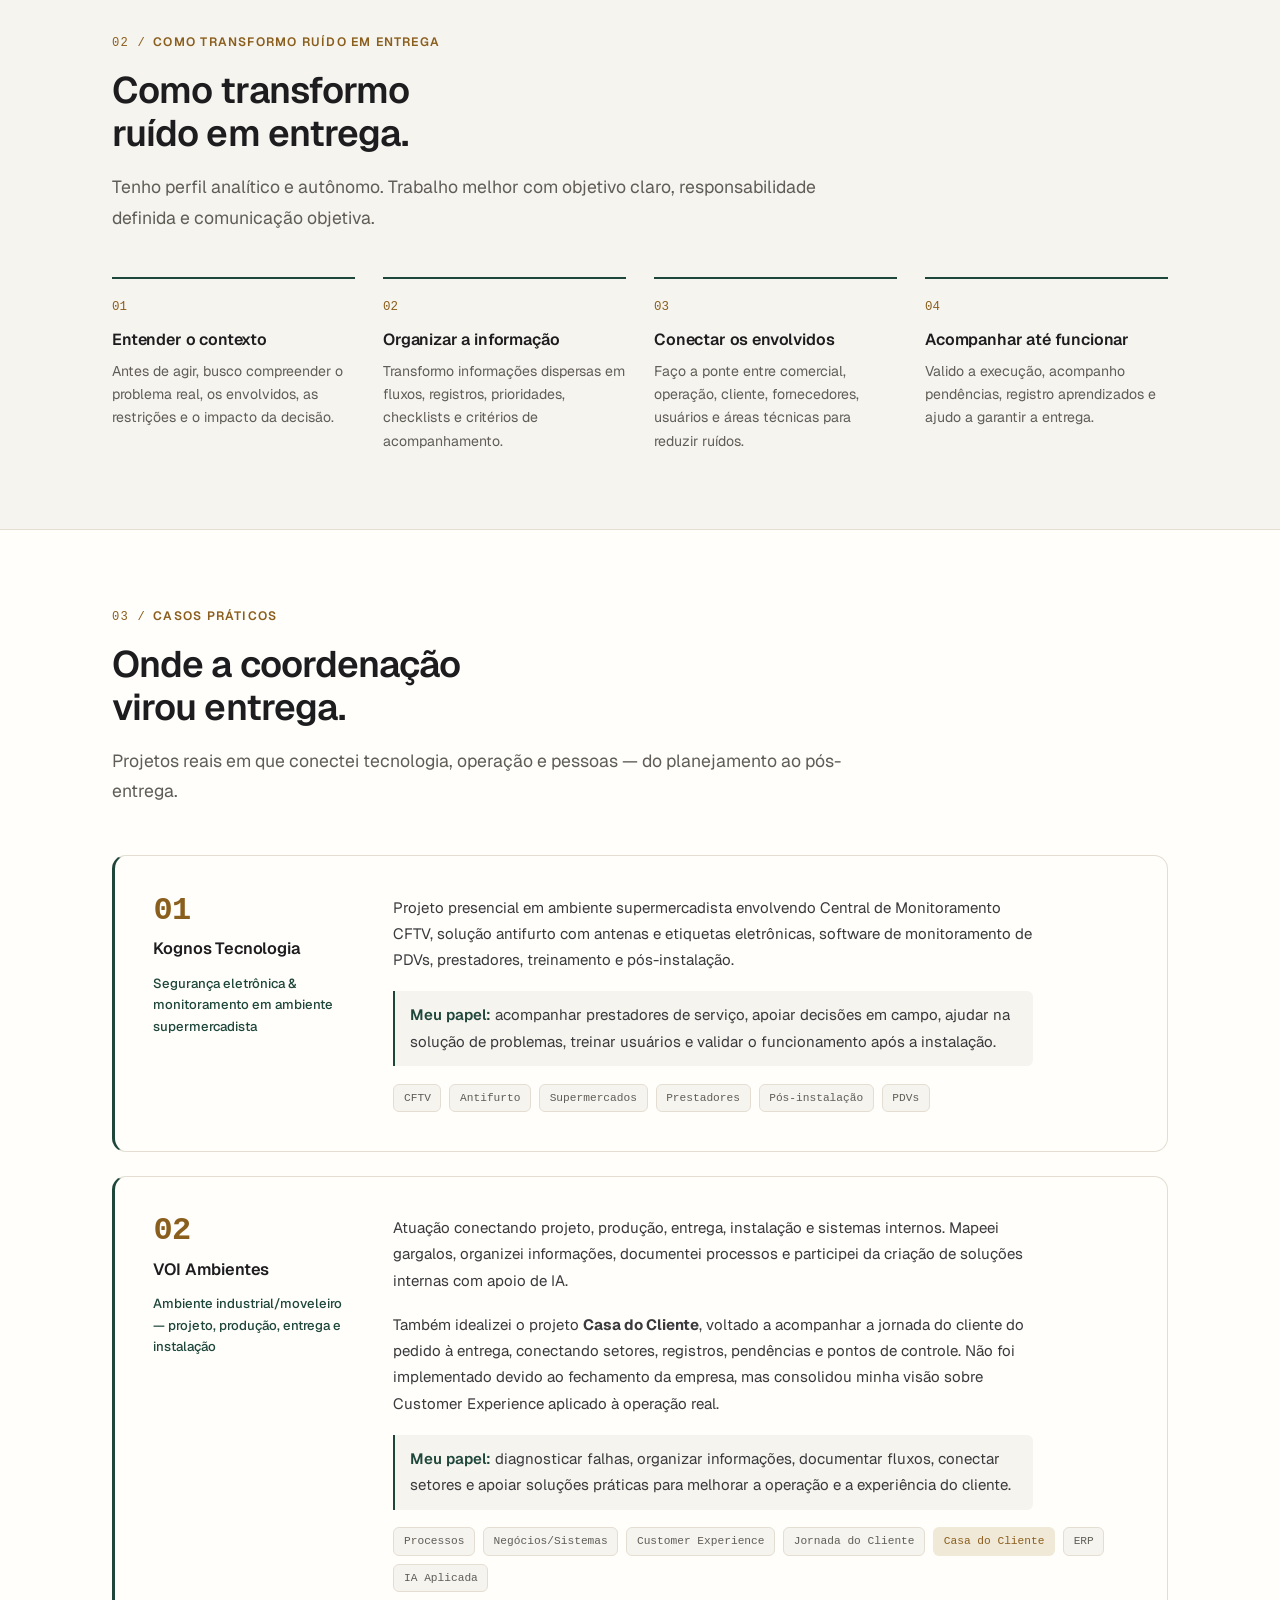
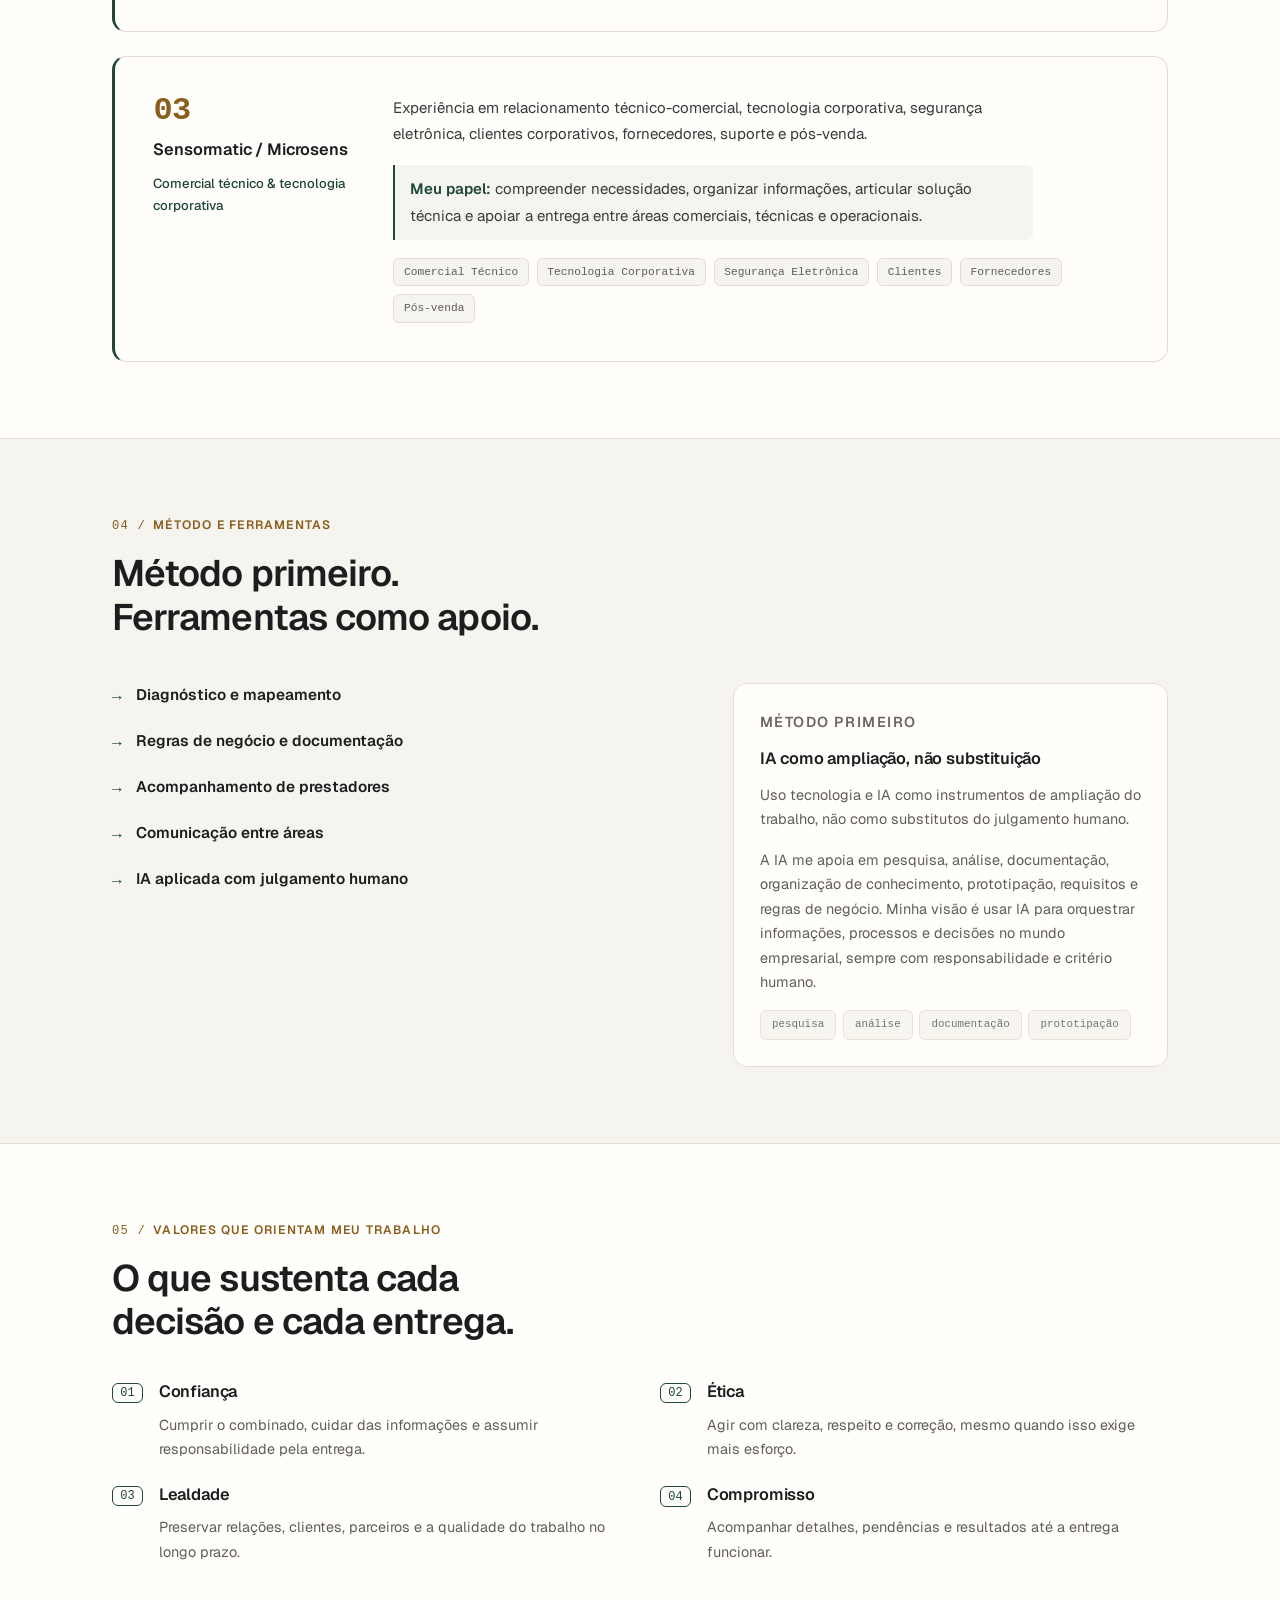
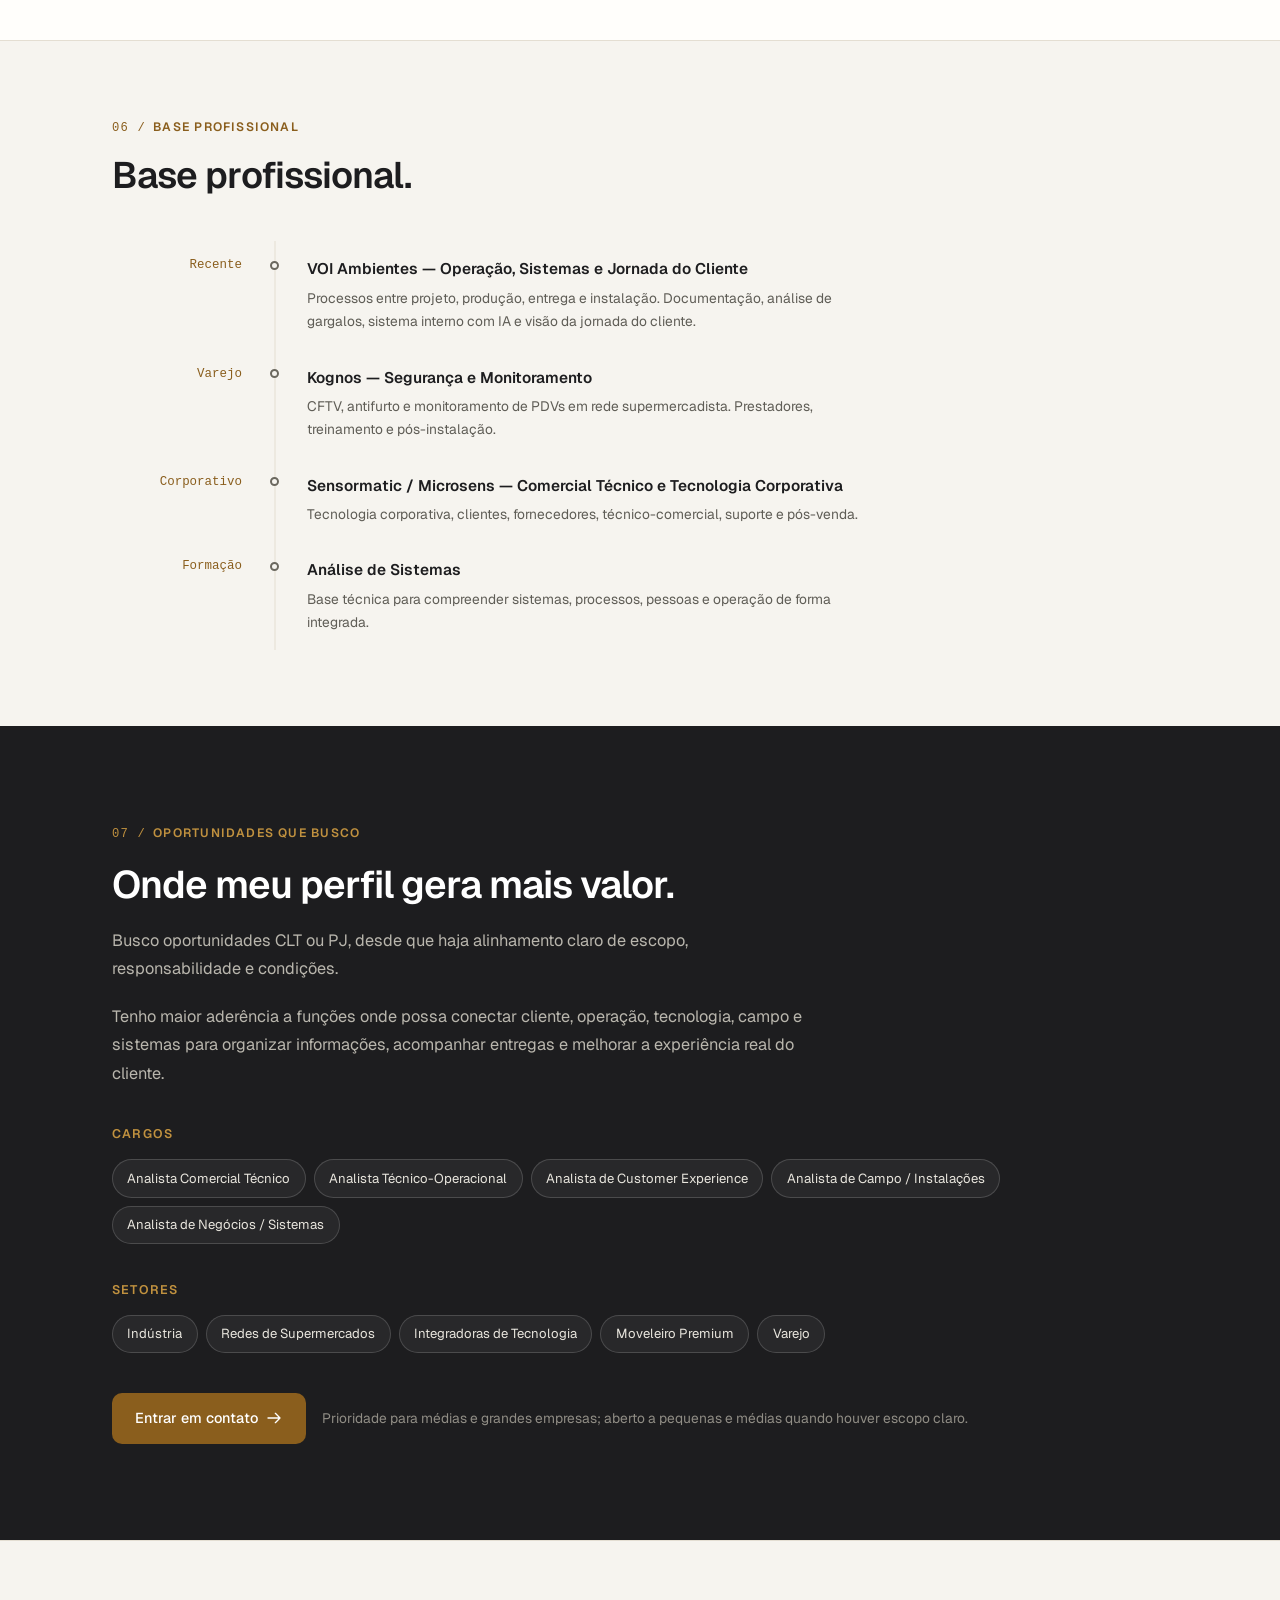
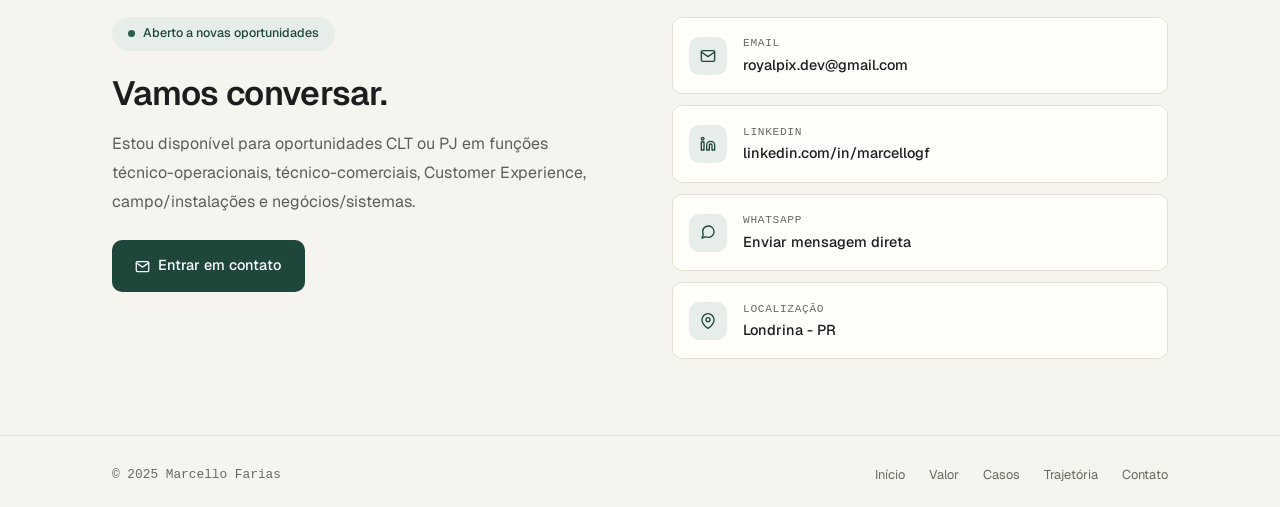
==== commit dd0900dc: "Refina eixos de atuação: Comercial Técnico, Customer Experience e Negócios/Sistemas - Onde gero valo" ====
--- a/index.html
+++ b/index.html
@@ -416,13 +416,13 @@
       </div>
       <div class="value-item" data-aos="fade-up" data-aos-delay="200">
         <div class="vi-icon"><svg width="22" height="22" viewBox="0 0 24 24" fill="none" stroke="currentColor" stroke-width="1.8" stroke-linecap="round" stroke-linejoin="round" aria-hidden="true"><path d="M4 4h16v4H4z"/><path d="M4 12h16v8H4z"/><path d="M8 16h8"/></svg></div>
-        <h3>Operação e processos</h3>
-        <p>Mapeio fluxos, encontro gargalos e documento rotinas para reduzir ruídos e retrabalho.</p>
+        <h3>Operação, processos e sistemas</h3>
+        <p>Mapeio fluxos, encontro gargalos e organizo regras de negócio para que processos e sistemas reflitam a operação real.</p>
       </div>
       <div class="value-item" data-aos="fade-up" data-aos-delay="260">
-        <div class="vi-icon"><svg width="22" height="22" viewBox="0 0 24 24" fill="none" stroke="currentColor" stroke-width="1.8" stroke-linecap="round" stroke-linejoin="round" aria-hidden="true"><path d="M17 21v-2a4 4 0 0 0-4-4H5a4 4 0 0 0-4 4v2"/><circle cx="9" cy="7" r="4"/><path d="M23 21v-2a4 4 0 0 0-3-3.87M16 3.13a4 4 0 0 1 0 7.75"/></svg></div>
-        <h3>Cliente e fornecedores</h3>
-        <p>Traduzo necessidades entre cliente, usuários, fornecedores e equipes técnicas em ações objetivas.</p>
+        <div class="vi-icon"><svg width="22" height="22" viewBox="0 0 24 24" fill="none" stroke="currentColor" stroke-width="1.8" stroke-linecap="round" stroke-linejoin="round" aria-hidden="true"><circle cx="6" cy="12" r="2.5"/><circle cx="18" cy="5.5" r="2.5"/><circle cx="18" cy="18.5" r="2.5"/><path d="M8.3 10.9l7.4-3.9M8.3 13.1l7.4 3.9"/></svg></div>
+        <h3>Comercial técnico</h3>
+        <p>Traduzo necessidades do cliente em escopo viável, conectando expectativa, operação, área técnica e entrega.</p>
       </div>
     </div>
   </div>
@@ -510,23 +510,24 @@
         </div>
         <div class="case-body">
           <p>
-            Atuação conectando projeto, produção, entrega e instalação. Mapeei gargalos, organizei
-            informações, apoiei processos e participei da criação de soluções internas com IA.
+            Atuação conectando projeto, produção, entrega, instalação e sistemas internos. Mapeei gargalos,
+            organizei informações, documentei processos e participei da criação de soluções internas com apoio de IA.
           </p>
           <p>
-            Também idealizei o projeto <strong>Casa do Cliente</strong>, voltado à jornada do cliente e à
-            conexão entre setores. Não foi implementado devido ao fechamento da empresa, mas consolidou
-            minha visão sobre Customer Success aplicado à operação.
+            Também idealizei o projeto <strong>Casa do Cliente</strong>, voltado a acompanhar a jornada do
+            cliente do pedido à entrega, conectando setores, registros, pendências e pontos de controle.
+            Não foi implementado devido ao fechamento da empresa, mas consolidou minha visão sobre
+            Customer Experience aplicado à operação real.
           </p>
-          <p class="case-role"><strong>Meu papel:</strong> diagnosticar falhas, organizar informações, propor fluxos, conectar setores e apoiar soluções práticas para melhorar a operação.</p>
+          <p class="case-role"><strong>Meu papel:</strong> diagnosticar falhas, organizar informações, documentar fluxos, conectar setores e apoiar soluções práticas para melhorar a operação e a experiência do cliente.</p>
           <div class="case-tags">
             <span class="chip">Processos</span>
-            <span class="chip">Customer Success</span>
+            <span class="chip">Negócios/Sistemas</span>
+            <span class="chip">Customer Experience</span>
             <span class="chip">Jornada do Cliente</span>
+            <span class="chip note">Casa do Cliente</span>
             <span class="chip">ERP</span>
             <span class="chip">IA Aplicada</span>
-            <span class="chip">Moveleiro</span>
-            <span class="chip note">Casa do Cliente</span>
           </div>
         </div>
       </article>
@@ -536,18 +537,18 @@
         <div class="case-aside">
           <div class="case-num">03</div>
           <div class="case-client">Sensormatic / Microsens</div>
-          <div class="case-context">Tecnologia corporativa & segurança eletrônica</div>
+          <div class="case-context">Comercial técnico & tecnologia corporativa</div>
         </div>
         <div class="case-body">
           <p>
             Experiência em relacionamento técnico-comercial, tecnologia corporativa, segurança eletrônica,
             clientes corporativos, fornecedores, suporte e pós-venda.
           </p>
-          <p class="case-role"><strong>Meu papel:</strong> compreender necessidades, articular solução técnica, acompanhar demandas e apoiar a entrega entre áreas comerciais, técnicas e operacionais.</p>
+          <p class="case-role"><strong>Meu papel:</strong> compreender necessidades, organizar informações, articular solução técnica e apoiar a entrega entre áreas comerciais, técnicas e operacionais.</p>
           <div class="case-tags">
+            <span class="chip">Comercial Técnico</span>
             <span class="chip">Tecnologia Corporativa</span>
             <span class="chip">Segurança Eletrônica</span>
-            <span class="chip">Técnico-Comercial</span>
             <span class="chip">Clientes</span>
             <span class="chip">Fornecedores</span>
             <span class="chip">Pós-venda</span>
@@ -569,7 +570,7 @@
     <div class="methods-grid">
       <div class="method-list" data-aos="fade-up">
         <div class="method-row"><span class="mr-arrow">→</span><div><strong>Diagnóstico e mapeamento</strong></div></div>
-        <div class="method-row"><span class="mr-arrow">→</span><div><strong>Documentação e checklists</strong></div></div>
+        <div class="method-row"><span class="mr-arrow">→</span><div><strong>Regras de negócio e documentação</strong></div></div>
         <div class="method-row"><span class="mr-arrow">→</span><div><strong>Acompanhamento de prestadores</strong></div></div>
         <div class="method-row"><span class="mr-arrow">→</span><div><strong>Comunicação entre áreas</strong></div></div>
         <div class="method-row"><span class="mr-arrow">→</span><div><strong>IA aplicada com julgamento humano</strong></div></div>
@@ -579,7 +580,7 @@
         <p class="eyebrow" style="margin-bottom:0.75rem">Método primeiro</p>
         <h3>IA como ampliação, não substituição</h3>
         <p>Uso tecnologia e IA como instrumentos de ampliação do trabalho, não como substitutos do julgamento humano.</p>
-        <p>A IA me apoia em pesquisa, análise, documentação, organização de conhecimento, prototipação e estruturação de soluções. Minha visão futura é usar IA para orquestrar informações, processos e decisões no mundo empresarial, sempre com responsabilidade e critério humano.</p>
+        <p>A IA me apoia em pesquisa, análise, documentação, organização de conhecimento, prototipação, requisitos e regras de negócio. Minha visão é usar IA para orquestrar informações, processos e decisões no mundo empresarial, sempre com responsabilidade e critério humano.</p>
         <div class="ia-tags">
           <span class="chip">pesquisa</span>
           <span class="chip">análise</span>
@@ -631,8 +632,8 @@
         <div class="tl-date">Recente</div>
         <div class="tl-line"><div class="tl-dot"></div></div>
         <div class="tl-content" data-date="Recente">
-          <div class="tl-role">VOI Ambientes — Projetos, Engenharia e Operação</div>
-          <div class="tl-desc">Processos entre projeto, produção, entrega e instalação. Documentação, análise de gargalos e sistema interno com IA.</div>
+          <div class="tl-role">VOI Ambientes — Operação, Sistemas e Jornada do Cliente</div>
+          <div class="tl-desc">Processos entre projeto, produção, entrega e instalação. Documentação, análise de gargalos, sistema interno com IA e visão da jornada do cliente.</div>
         </div>
       </div>
       <div class="tl-row" data-aos="fade-right" data-aos-delay="80">
@@ -647,7 +648,7 @@
         <div class="tl-date">Corporativo</div>
         <div class="tl-line"><div class="tl-dot"></div></div>
         <div class="tl-content" data-date="Corporativo">
-          <div class="tl-role">Sensormatic / Microsens — Tecnologia e Segurança</div>
+          <div class="tl-role">Sensormatic / Microsens — Comercial Técnico e Tecnologia Corporativa</div>
           <div class="tl-desc">Tecnologia corporativa, clientes, fornecedores, técnico-comercial, suporte e pós-venda.</div>
         </div>
       </div>
@@ -656,7 +657,7 @@
         <div class="tl-line"><div class="tl-dot"></div></div>
         <div class="tl-content" data-date="Formação">
           <div class="tl-role">Análise de Sistemas</div>
-          <div class="tl-desc">Base técnica para compreender sistemas, pessoas e operação de forma integrada.</div>
+          <div class="tl-desc">Base técnica para compreender sistemas, processos, pessoas e operação de forma integrada.</div>
         </div>
       </div>
     </div>
@@ -668,27 +669,23 @@
 <section class="opps" id="oportunidades" aria-labelledby="t-oportunidades">
   <div class="container">
     <p class="eyebrow" data-aos="fade-up"><span class="eyebrow-num" aria-hidden="true">07 /</span>Oportunidades que busco</p>
-    <h2 id="t-oportunidades" data-aos="fade-up" data-aos-delay="60">Funções e setores onde gero mais valor.</h2>
+    <h2 id="t-oportunidades" data-aos="fade-up" data-aos-delay="60">Onde meu perfil gera mais valor.</h2>
     <p class="opps-lead" data-aos="fade-up" data-aos-delay="120">
       Busco oportunidades CLT ou PJ, desde que haja alinhamento claro de escopo, responsabilidade e condições.
     </p>
     <p class="opps-lead" data-aos="fade-up" data-aos-delay="160">
-      Tenho interesse em funções ligadas a operações, implantação, projetos técnicos, infraestrutura,
-      processos, técnico-comercial, Customer Success Técnico, campo, fornecedores e melhoria de entregas.
+      Tenho maior aderência a funções onde possa conectar cliente, operação, tecnologia, campo e sistemas
+      para organizar informações, acompanhar entregas e melhorar a experiência real do cliente.
     </p>
 
     <div class="opps-block" data-aos="fade-up">
       <h3>Cargos</h3>
       <div class="opp-chips">
-        <span class="opp-chip">Analista de Implantação</span>
-        <span class="opp-chip">Analista de Infraestrutura / Expansão</span>
+        <span class="opp-chip">Analista Comercial Técnico</span>
         <span class="opp-chip">Analista Técnico-Operacional</span>
-        <span class="opp-chip">Analista de Operações</span>
-        <span class="opp-chip">Analista de Projetos Técnicos</span>
-        <span class="opp-chip">Analista Técnico-Comercial</span>
-        <span class="opp-chip">Customer Success Técnico</span>
-        <span class="opp-chip">Analista de Processos</span>
+        <span class="opp-chip">Analista de Customer Experience</span>
         <span class="opp-chip">Analista de Campo / Instalações</span>
+        <span class="opp-chip">Analista de Negócios / Sistemas</span>
       </div>
     </div>
 
@@ -708,7 +705,7 @@
         Entrar em contato
         <svg width="16" height="16" viewBox="0 0 24 24" fill="none" stroke="currentColor" stroke-width="2" stroke-linecap="round" stroke-linejoin="round" aria-hidden="true"><path d="M14 5l7 7m0 0l-7 7m7-7H3"/></svg>
       </a>
-      <span class="opps-target">Foco em médias e grandes empresas — também aberto a pequenas e médias.</span>
+      <span class="opps-target">Prioridade para médias e grandes empresas; aberto a pequenas e médias quando houver escopo claro.</span>
     </div>
   </div>
 </section>
@@ -721,7 +718,7 @@
       <div data-aos="fade-right">
         <span class="avail-badge"><span class="avail-dot-el"></span> Aberto a novas oportunidades</span>
         <h2 class="contact-title" id="t-contato">Vamos conversar.</h2>
-        <p class="contact-lead">Estou disponível para oportunidades CLT ou PJ em funções técnico-operacionais, técnico-comerciais, implantação, operações, projetos técnicos e Customer Success Técnico.</p>
+        <p class="contact-lead">Estou disponível para oportunidades CLT ou PJ em funções técnico-operacionais, técnico-comerciais, Customer Experience, campo/instalações e negócios/sistemas.</p>
         <a href="mailto:royalpix.dev@gmail.com" class="btn btn-primary" style="margin-top:0.5rem">
           <svg width="15" height="15" viewBox="0 0 24 24" fill="none" stroke="currentColor" stroke-width="2" stroke-linecap="round" stroke-linejoin="round" aria-hidden="true"><path d="M4 4h16c1.1 0 2 .9 2 2v12c0 1.1-.9 2-2 2H4c-1.1 0-2-.9-2-2V6c0-1.1.9-2 2-2z"/><polyline points="22,6 12,13 2,6"/></svg>
           Entrar em contato
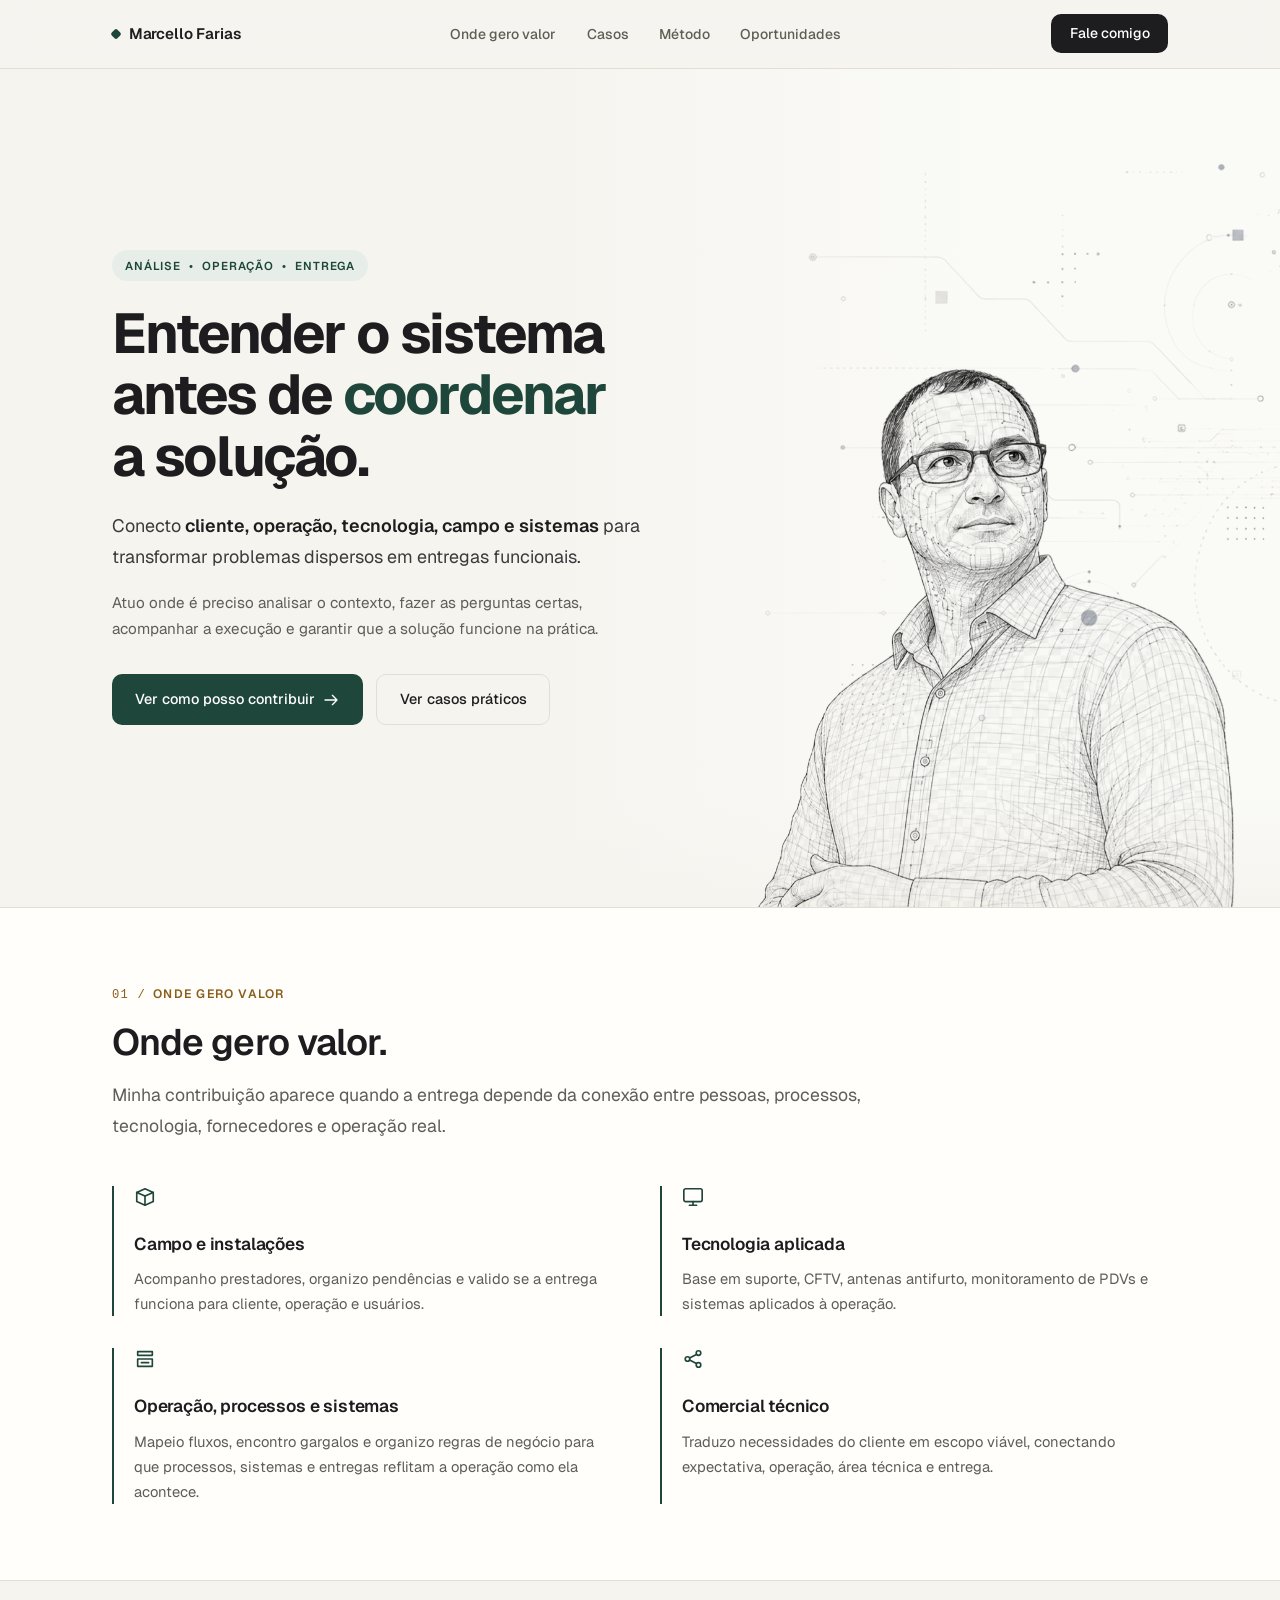
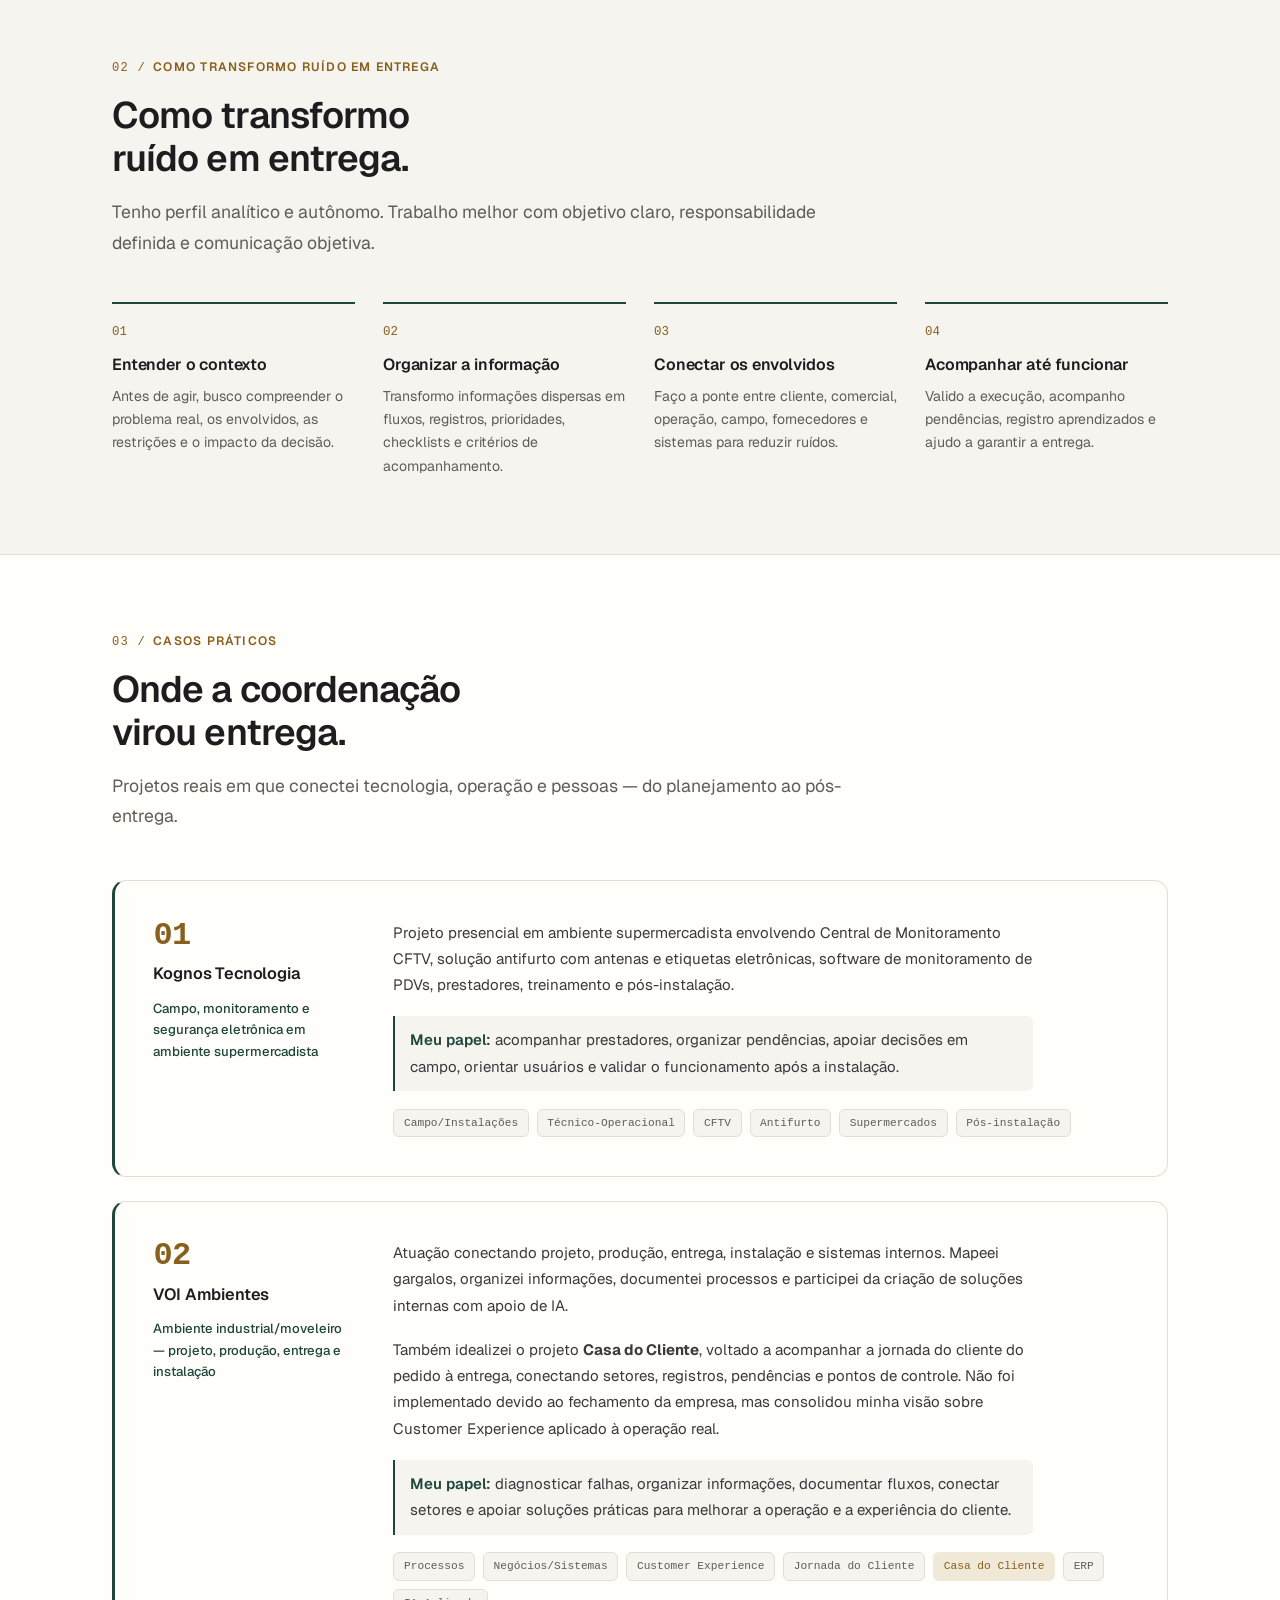
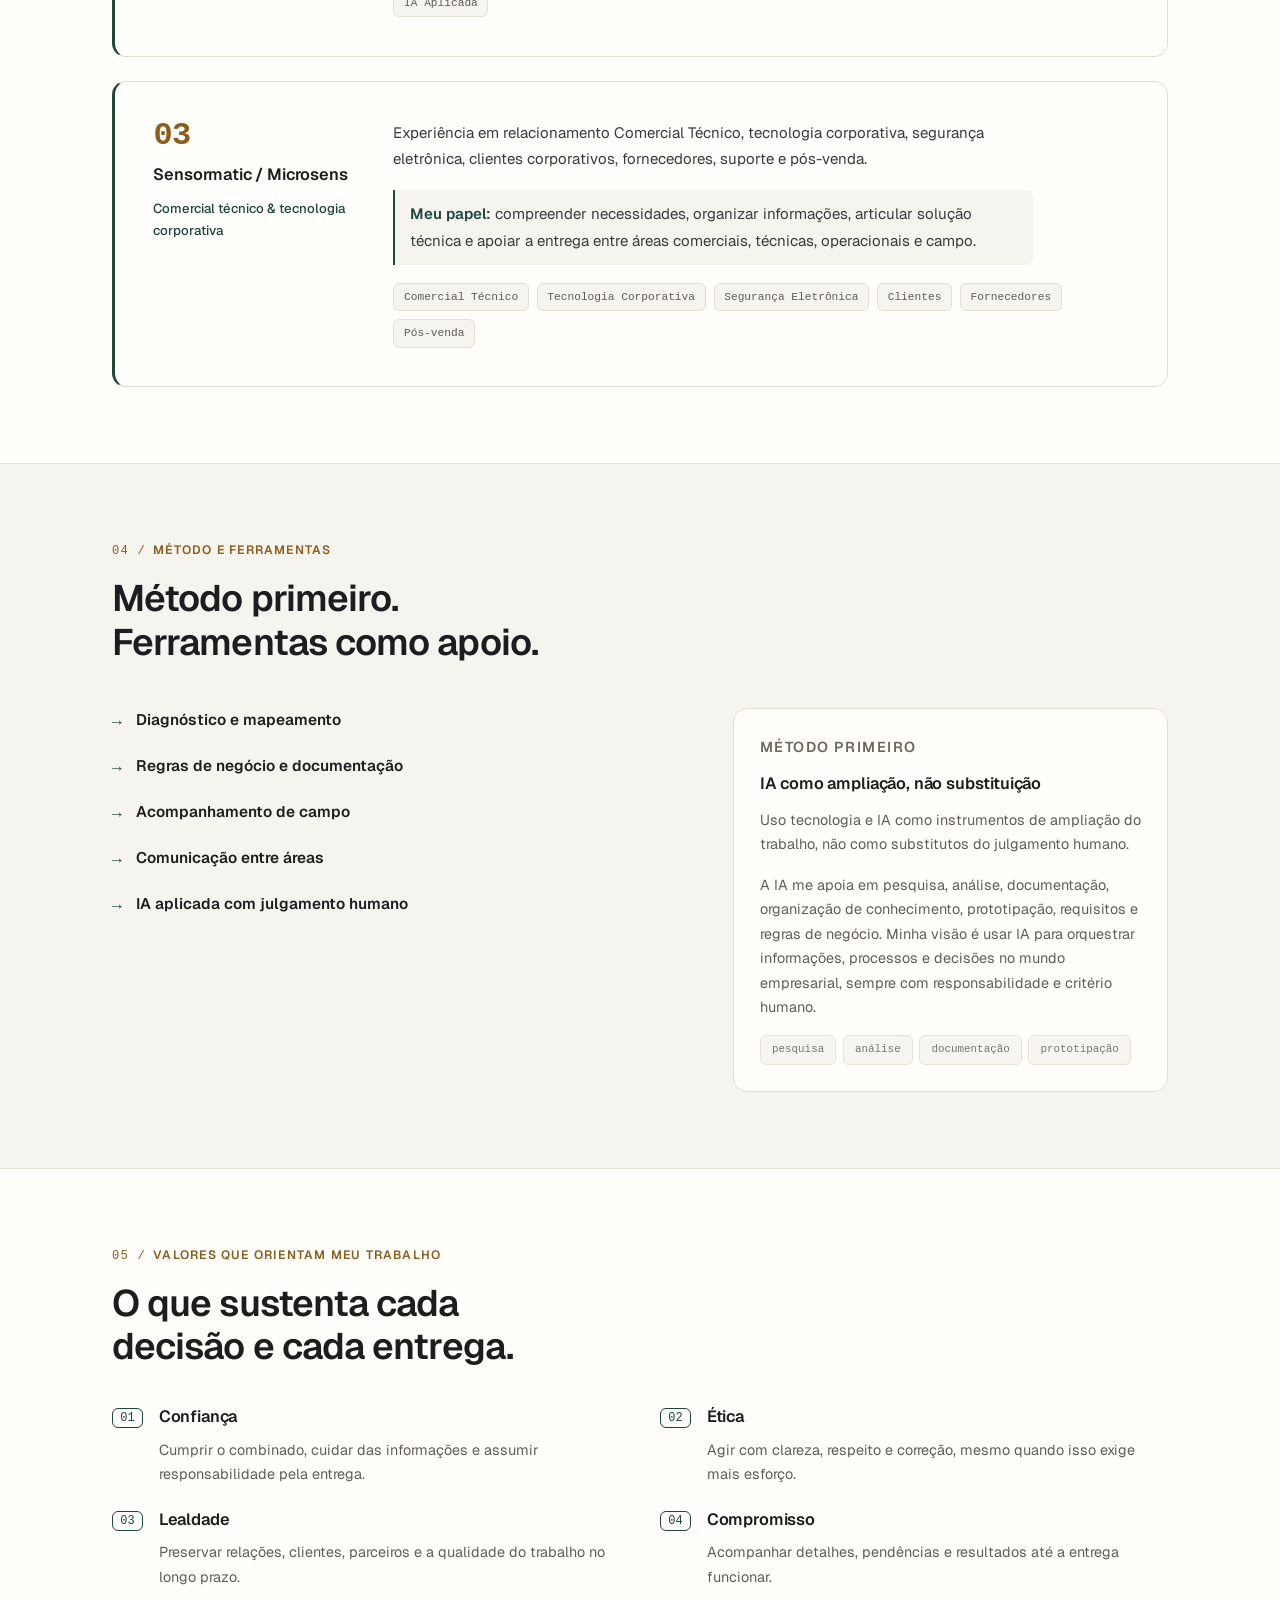
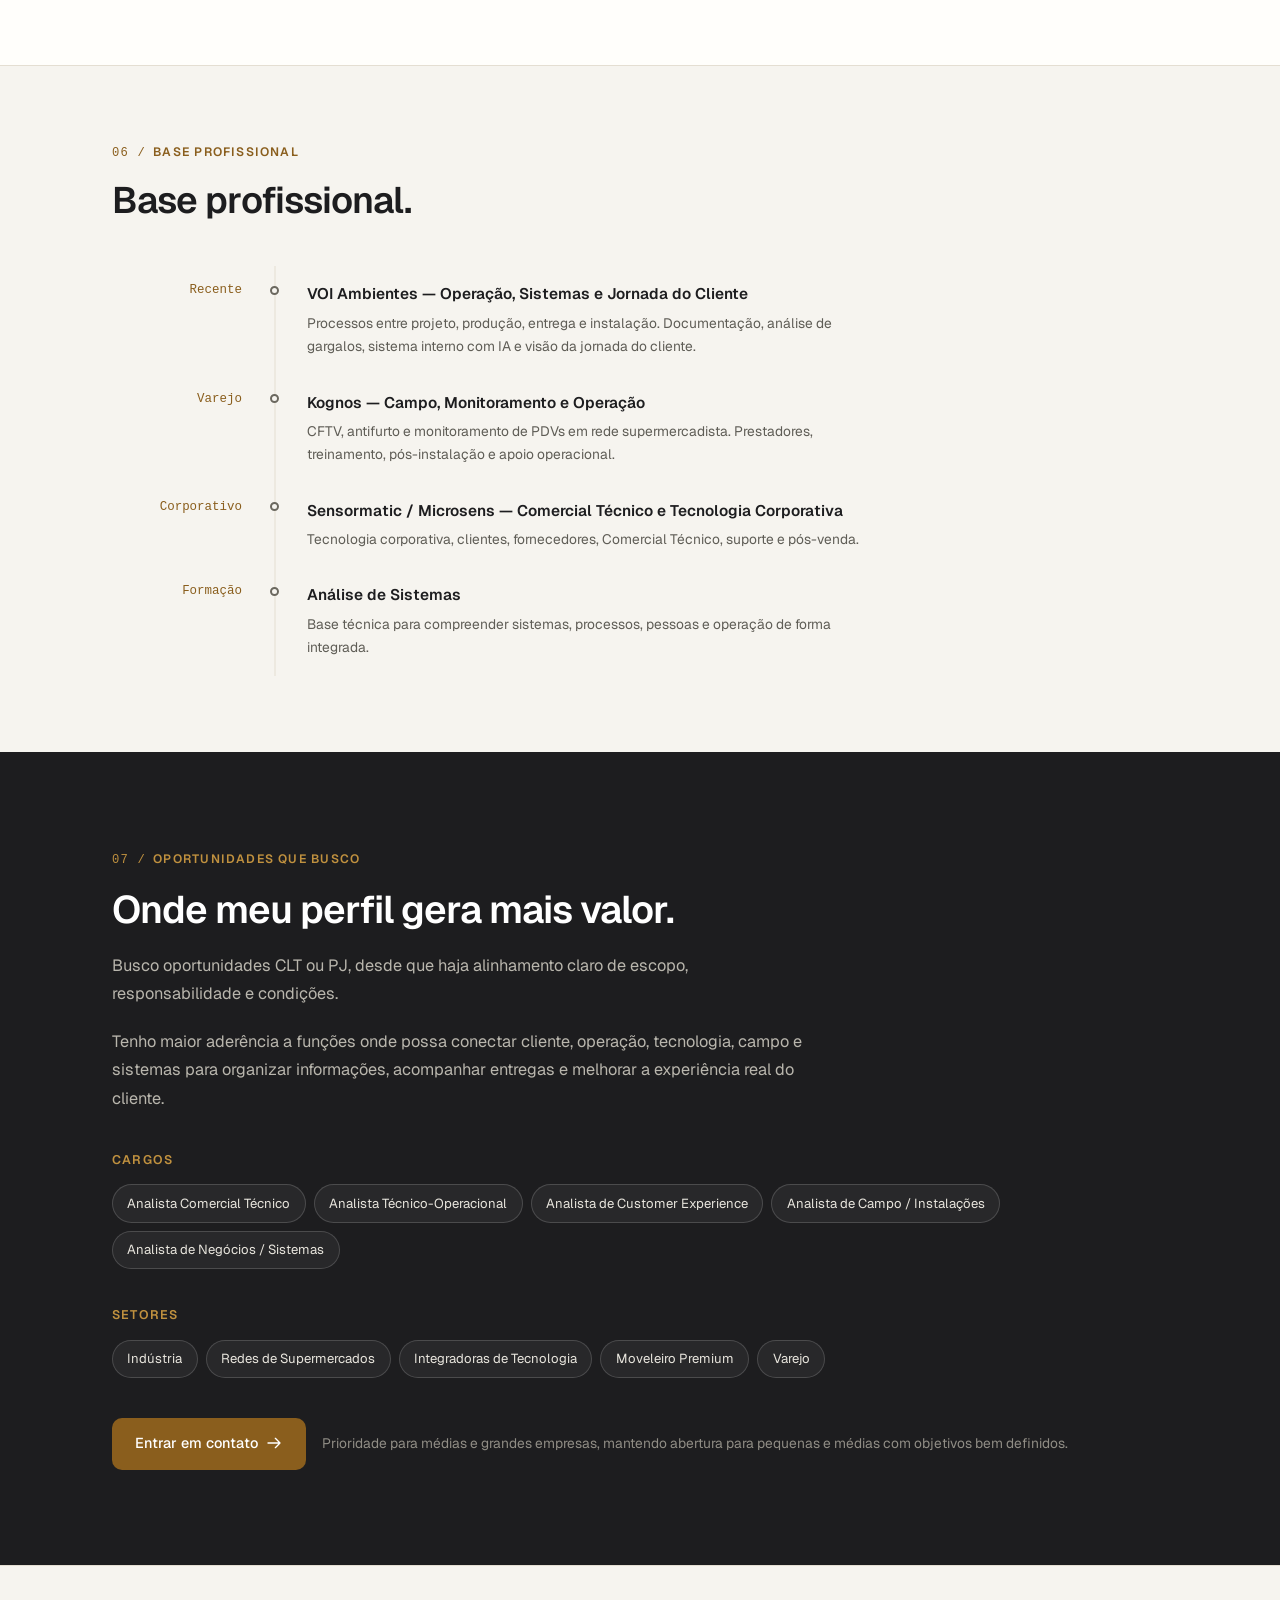
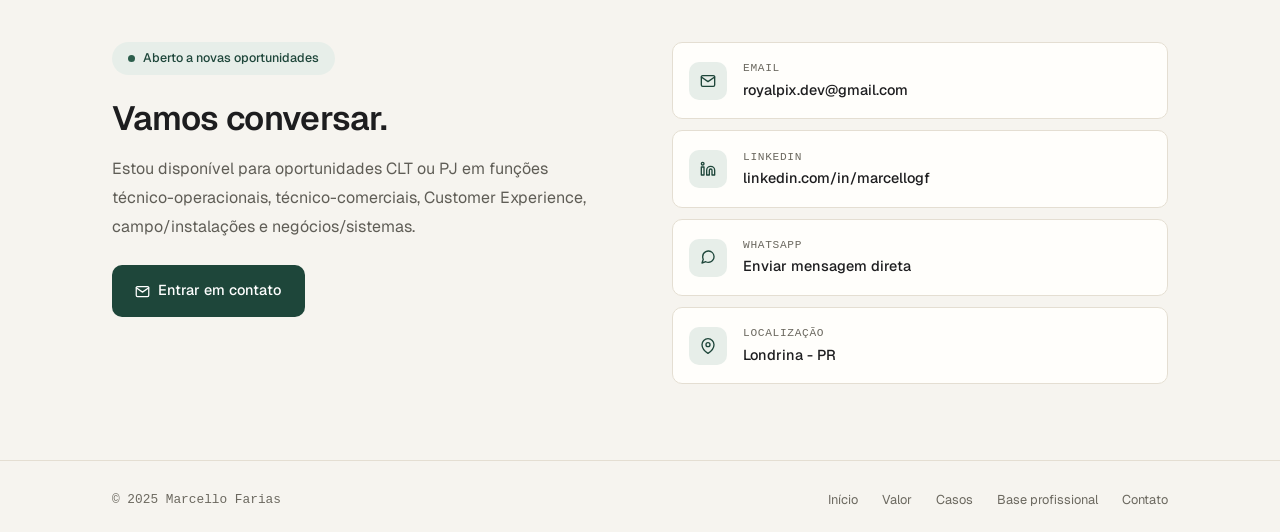
==== commit 9c8390ca: "Ajustes finais: 5 eixos profissionais e correções de auditoria - Meta title/description alinhados ao" ====
--- a/index.html
+++ b/index.html
@@ -3,8 +3,8 @@
 <head>
   <meta charset="UTF-8" />
   <meta name="viewport" content="width=device-width, initial-scale=1.0" />
-  <title>Marcello Farias — Operações, Implantação e Projetos Técnicos</title>
-  <meta name="description" content="Orquestração técnico-operacional. Conecto tecnologia, operação, fornecedores e clientes para transformar problemas dispersos em entregas funcionais, organizadas e acompanháveis." />
+  <title>Marcello Farias | Comercial Técnico, Operações, Campo e Sistemas</title>
+  <meta name="description" content="Marcello Farias conecta cliente, operação, tecnologia, campo e sistemas para transformar problemas dispersos em entregas funcionais. Perfil voltado a Comercial Técnico, Técnico-Operacional, Customer Experience, Campo/Instalações e Negócios/Sistemas." />
 
   <link rel="preconnect" href="https://fonts.bunny.net" />
   <link href="https://fonts.bunny.net/css?family=geist:100,200,300,400,500,600,700,800,900|geist-mono:100,200,300,400,500,600,700&display=swap" rel="stylesheet" />
@@ -359,7 +359,7 @@
         Entender o sistema<br>antes de <em>coordenar</em><br>a solução.
       </h1>
       <p class="hero-lead" data-aos="fade-up" data-aos-delay="160">
-        Conecto <strong>tecnologia, operação, fornecedores e clientes</strong> para transformar
+        Conecto <strong>cliente, operação, tecnologia, campo e sistemas</strong> para transformar
         problemas dispersos em entregas funcionais.
       </p>
       <p class="hero-note" data-aos="fade-up" data-aos-delay="200">
@@ -406,8 +406,8 @@
     <div class="value-grid">
       <div class="value-item" data-aos="fade-up" data-aos-delay="80">
         <div class="vi-icon"><svg width="22" height="22" viewBox="0 0 24 24" fill="none" stroke="currentColor" stroke-width="1.8" stroke-linecap="round" stroke-linejoin="round" aria-hidden="true"><path d="M3 7l9-4 9 4-9 4-9-4z"/><path d="M3 7v10l9 4 9-4V7"/><path d="M12 11v10"/></svg></div>
-        <h3>Implantação e campo</h3>
-        <p>Acompanho prestadores de serviço, organizo pendências e ajudo a validar se a entrega funciona para a operação.</p>
+        <h3>Campo e instalações</h3>
+        <p>Acompanho prestadores, organizo pendências e valido se a entrega funciona para cliente, operação e usuários.</p>
       </div>
       <div class="value-item" data-aos="fade-up" data-aos-delay="140">
         <div class="vi-icon"><svg width="22" height="22" viewBox="0 0 24 24" fill="none" stroke="currentColor" stroke-width="1.8" stroke-linecap="round" stroke-linejoin="round" aria-hidden="true"><rect x="2" y="3" width="20" height="14" rx="2"/><path d="M8 21h8M12 17v4"/></svg></div>
@@ -417,7 +417,7 @@
       <div class="value-item" data-aos="fade-up" data-aos-delay="200">
         <div class="vi-icon"><svg width="22" height="22" viewBox="0 0 24 24" fill="none" stroke="currentColor" stroke-width="1.8" stroke-linecap="round" stroke-linejoin="round" aria-hidden="true"><path d="M4 4h16v4H4z"/><path d="M4 12h16v8H4z"/><path d="M8 16h8"/></svg></div>
         <h3>Operação, processos e sistemas</h3>
-        <p>Mapeio fluxos, encontro gargalos e organizo regras de negócio para que processos e sistemas reflitam a operação real.</p>
+        <p>Mapeio fluxos, encontro gargalos e organizo regras de negócio para que processos, sistemas e entregas reflitam a operação como ela acontece.</p>
       </div>
       <div class="value-item" data-aos="fade-up" data-aos-delay="260">
         <div class="vi-icon"><svg width="22" height="22" viewBox="0 0 24 24" fill="none" stroke="currentColor" stroke-width="1.8" stroke-linecap="round" stroke-linejoin="round" aria-hidden="true"><circle cx="6" cy="12" r="2.5"/><circle cx="18" cy="5.5" r="2.5"/><circle cx="18" cy="18.5" r="2.5"/><path d="M8.3 10.9l7.4-3.9M8.3 13.1l7.4 3.9"/></svg></div>
@@ -453,7 +453,7 @@
       <div class="method-step" data-aos="fade-up" data-aos-delay="200">
         <div class="ms-num">03</div>
         <h3>Conectar os envolvidos</h3>
-        <p>Faço a ponte entre comercial, operação, cliente, fornecedores, usuários e áreas técnicas para reduzir ruídos.</p>
+        <p>Faço a ponte entre cliente, comercial, operação, campo, fornecedores e sistemas para reduzir ruídos.</p>
       </div>
       <div class="method-step" data-aos="fade-up" data-aos-delay="260">
         <div class="ms-num">04</div>
@@ -481,7 +481,7 @@
         <div class="case-aside">
           <div class="case-num">01</div>
           <div class="case-client">Kognos Tecnologia</div>
-          <div class="case-context">Segurança eletrônica & monitoramento em ambiente supermercadista</div>
+          <div class="case-context">Campo, monitoramento e segurança eletrônica em ambiente supermercadista</div>
         </div>
         <div class="case-body">
           <p>
@@ -489,14 +489,14 @@
             solução antifurto com antenas e etiquetas eletrônicas, software de monitoramento de PDVs,
             prestadores, treinamento e pós-instalação.
           </p>
-          <p class="case-role"><strong>Meu papel:</strong> acompanhar prestadores de serviço, apoiar decisões em campo, ajudar na solução de problemas, treinar usuários e validar o funcionamento após a instalação.</p>
+          <p class="case-role"><strong>Meu papel:</strong> acompanhar prestadores, organizar pendências, apoiar decisões em campo, orientar usuários e validar o funcionamento após a instalação.</p>
           <div class="case-tags">
+            <span class="chip">Campo/Instalações</span>
+            <span class="chip">Técnico-Operacional</span>
             <span class="chip">CFTV</span>
             <span class="chip">Antifurto</span>
             <span class="chip">Supermercados</span>
-            <span class="chip">Prestadores</span>
             <span class="chip">Pós-instalação</span>
-            <span class="chip">PDVs</span>
           </div>
         </div>
       </article>
@@ -541,10 +541,10 @@
         </div>
         <div class="case-body">
           <p>
-            Experiência em relacionamento técnico-comercial, tecnologia corporativa, segurança eletrônica,
+            Experiência em relacionamento Comercial Técnico, tecnologia corporativa, segurança eletrônica,
             clientes corporativos, fornecedores, suporte e pós-venda.
           </p>
-          <p class="case-role"><strong>Meu papel:</strong> compreender necessidades, organizar informações, articular solução técnica e apoiar a entrega entre áreas comerciais, técnicas e operacionais.</p>
+          <p class="case-role"><strong>Meu papel:</strong> compreender necessidades, organizar informações, articular solução técnica e apoiar a entrega entre áreas comerciais, técnicas, operacionais e campo.</p>
           <div class="case-tags">
             <span class="chip">Comercial Técnico</span>
             <span class="chip">Tecnologia Corporativa</span>
@@ -571,7 +571,7 @@
       <div class="method-list" data-aos="fade-up">
         <div class="method-row"><span class="mr-arrow">→</span><div><strong>Diagnóstico e mapeamento</strong></div></div>
         <div class="method-row"><span class="mr-arrow">→</span><div><strong>Regras de negócio e documentação</strong></div></div>
-        <div class="method-row"><span class="mr-arrow">→</span><div><strong>Acompanhamento de prestadores</strong></div></div>
+        <div class="method-row"><span class="mr-arrow">→</span><div><strong>Acompanhamento de campo</strong></div></div>
         <div class="method-row"><span class="mr-arrow">→</span><div><strong>Comunicação entre áreas</strong></div></div>
         <div class="method-row"><span class="mr-arrow">→</span><div><strong>IA aplicada com julgamento humano</strong></div></div>
       </div>
@@ -640,8 +640,8 @@
         <div class="tl-date">Varejo</div>
         <div class="tl-line"><div class="tl-dot"></div></div>
         <div class="tl-content" data-date="Varejo">
-          <div class="tl-role">Kognos — Segurança e Monitoramento</div>
-          <div class="tl-desc">CFTV, antifurto e monitoramento de PDVs em rede supermercadista. Prestadores, treinamento e pós-instalação.</div>
+          <div class="tl-role">Kognos — Campo, Monitoramento e Operação</div>
+          <div class="tl-desc">CFTV, antifurto e monitoramento de PDVs em rede supermercadista. Prestadores, treinamento, pós-instalação e apoio operacional.</div>
         </div>
       </div>
       <div class="tl-row" data-aos="fade-right" data-aos-delay="160">
@@ -649,7 +649,7 @@
         <div class="tl-line"><div class="tl-dot"></div></div>
         <div class="tl-content" data-date="Corporativo">
           <div class="tl-role">Sensormatic / Microsens — Comercial Técnico e Tecnologia Corporativa</div>
-          <div class="tl-desc">Tecnologia corporativa, clientes, fornecedores, técnico-comercial, suporte e pós-venda.</div>
+          <div class="tl-desc">Tecnologia corporativa, clientes, fornecedores, Comercial Técnico, suporte e pós-venda.</div>
         </div>
       </div>
       <div class="tl-row" data-aos="fade-right" data-aos-delay="240">
@@ -705,7 +705,7 @@
         Entrar em contato
         <svg width="16" height="16" viewBox="0 0 24 24" fill="none" stroke="currentColor" stroke-width="2" stroke-linecap="round" stroke-linejoin="round" aria-hidden="true"><path d="M14 5l7 7m0 0l-7 7m7-7H3"/></svg>
       </a>
-      <span class="opps-target">Prioridade para médias e grandes empresas; aberto a pequenas e médias quando houver escopo claro.</span>
+      <span class="opps-target">Prioridade para médias e grandes empresas, mantendo abertura para pequenas e médias com objetivos bem definidos.</span>
     </div>
   </div>
 </section>
@@ -756,7 +756,7 @@
       <a href="#inicio">Início</a>
       <a href="#valor">Valor</a>
       <a href="#casos">Casos</a>
-      <a href="#trajetoria">Trajetória</a>
+      <a href="#trajetoria">Base profissional</a>
       <a href="#contato">Contato</a>
     </nav>
   </div>
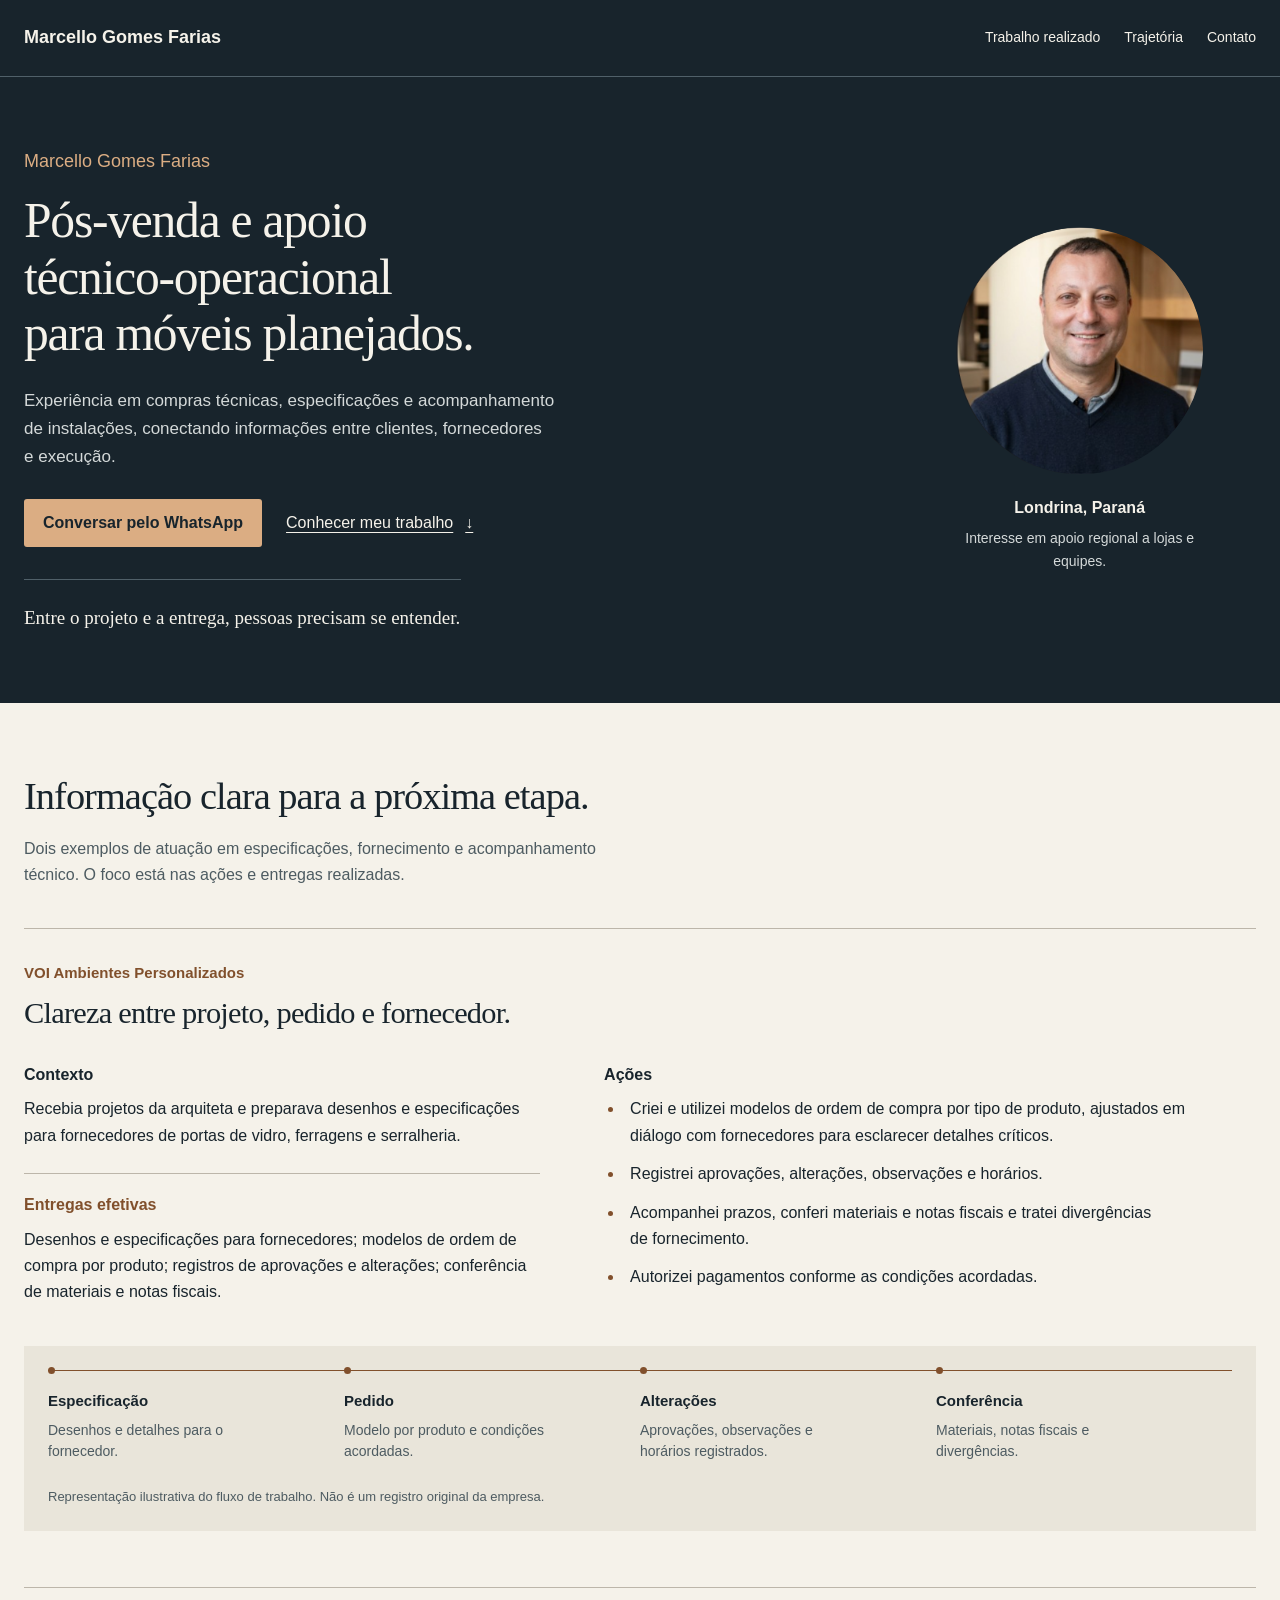
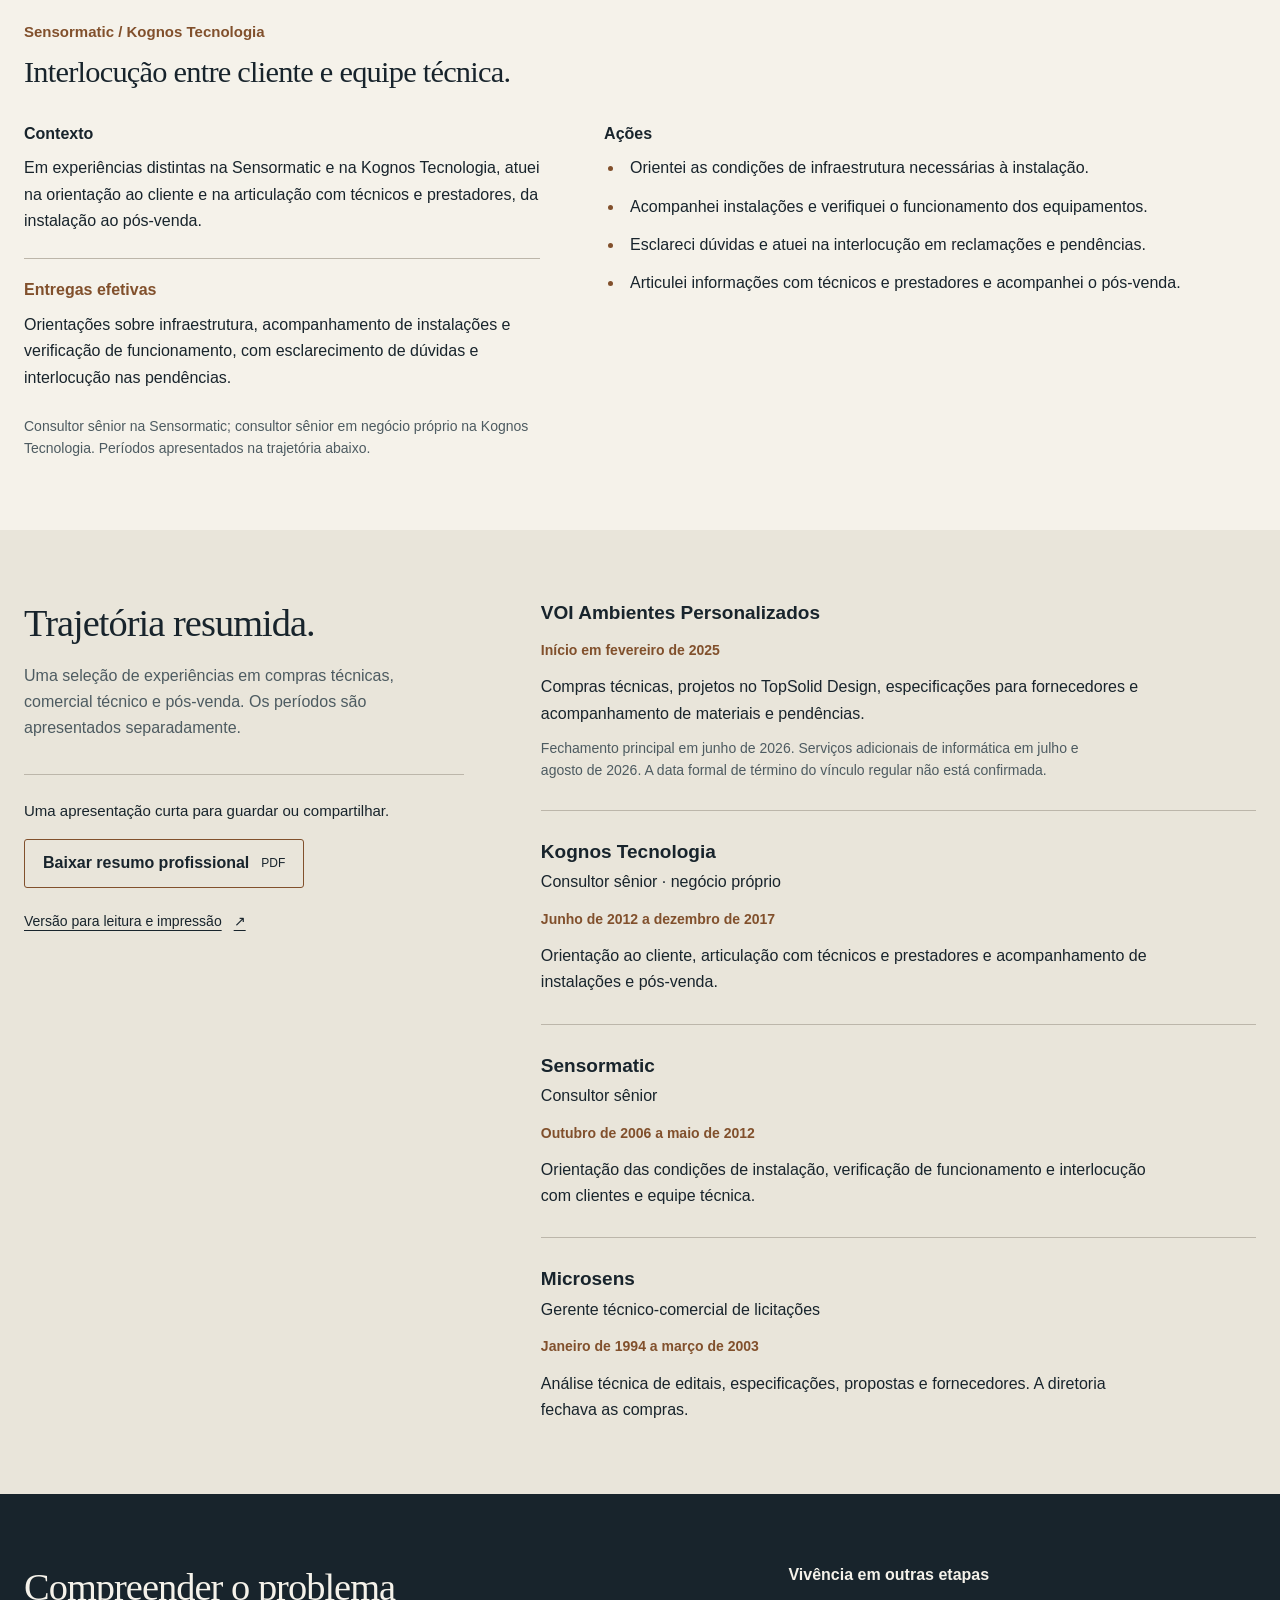
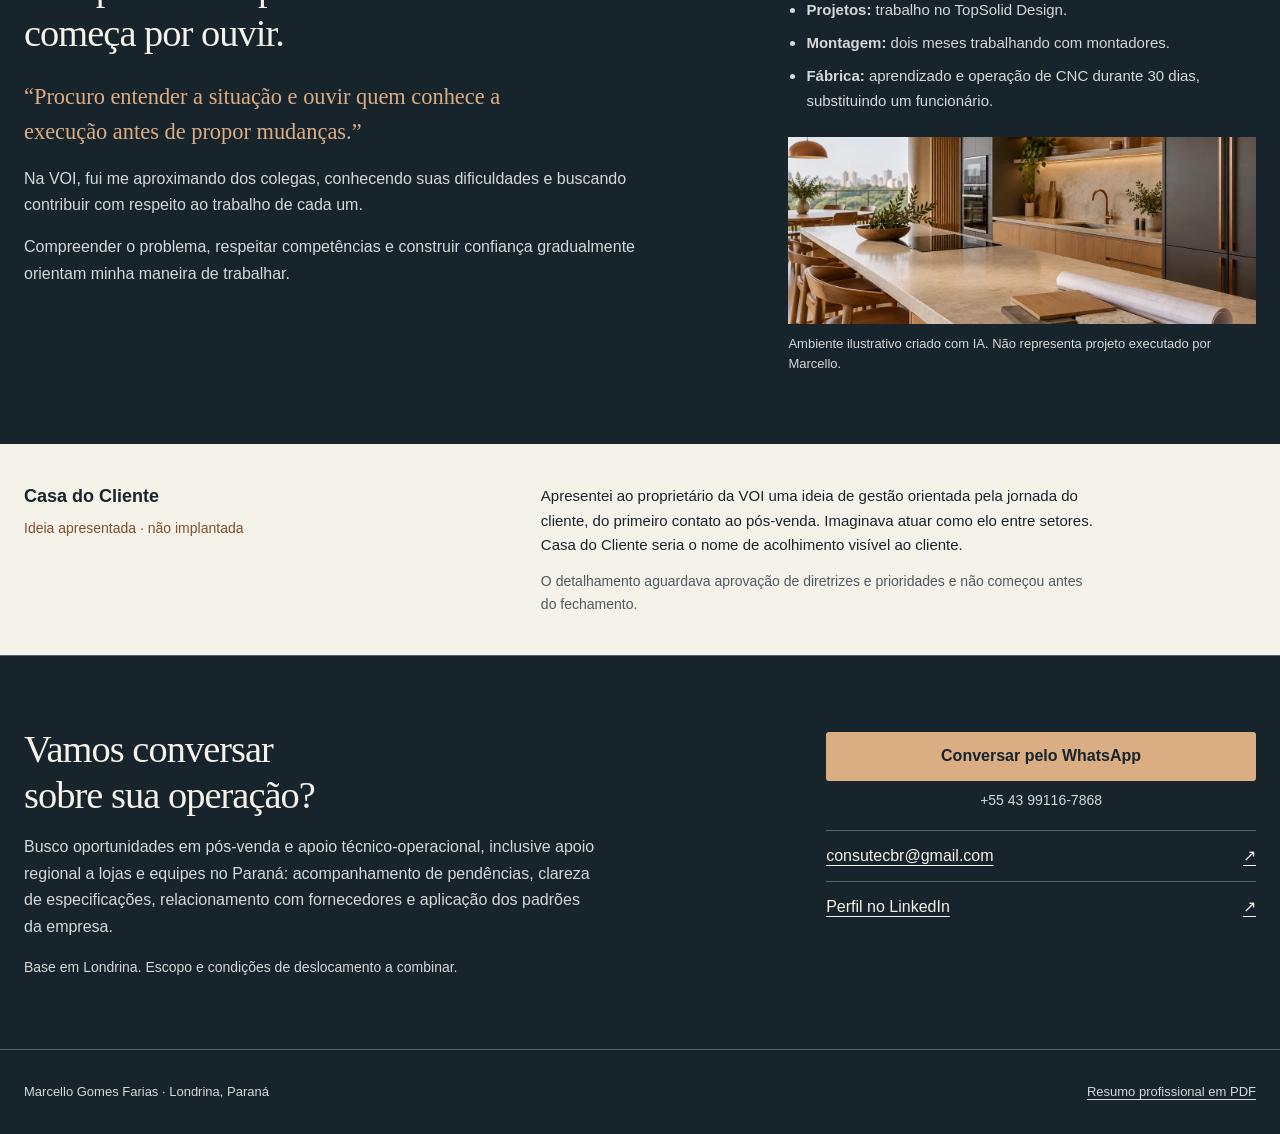
==== commit c5434bac: "Revisa apresentação profissional e adiciona resumo para download" ====
--- a/index.html
+++ b/index.html
@@ -1,808 +1,219 @@
-<!DOCTYPE html>
+<!doctype html>
 <html lang="pt-BR">
 <head>
-  <meta charset="UTF-8" />
-  <meta name="viewport" content="width=device-width, initial-scale=1.0" />
-  <title>Marcello Farias | Comercial Técnico, Operações, Campo e Sistemas</title>
-  <meta name="description" content="Marcello Farias conecta cliente, operação, tecnologia, campo e sistemas para transformar problemas dispersos em entregas funcionais. Perfil voltado a Comercial Técnico, Técnico-Operacional, Customer Experience, Campo/Instalações e Negócios/Sistemas." />
-
-  <link rel="preconnect" href="https://fonts.bunny.net" />
-  <link href="https://fonts.bunny.net/css?family=geist:100,200,300,400,500,600,700,800,900|geist-mono:100,200,300,400,500,600,700&display=swap" rel="stylesheet" />
-  <link rel="stylesheet" href="https://unpkg.com/aos@2.3.4/dist/aos.css" />
-
-  <style>
-    /* ── Design Tokens — Paleta madura/técnica ─────────────────────── */
-    :root {
-      /* neutros quentes / off-white */
-      --bg:          #f6f4ef;   /* off-white base       */
-      --surface:     #fffefb;   /* cartões / faixas      */
-      --bg-deep:     #efece5;
-      --line:        #e4ded2;   /* bordas quentes        */
-      --line-soft:   #efebe2;
-
-      /* grafite (texto e faixas escuras) */
-      --graphite:    #1d1d1f;
-      --graphite-2:  #2b2b2e;
-      --ink:         #3a3a3d;   /* corpo                 */
-      --muted:       #5f5d56;   /* secundário  (AA ~6:1) */
-      --muted-2:     #6b685f;   /* rótulos     (AA ~5:1) */
-
-      /* verde profundo (acento primário) */
-      --green:       #1e463a;
-      --green-2:     #2c5e4c;
-      --green-tint:  #e7eee9;
-
-      /* âmbar discreto (acento secundário) */
-      --amber:       #8a5e1d;   /* âmbar para texto (AA) */
-      --amber-2:     #c0913f;   /* âmbar claro: hover / fundo escuro */
-      --amber-tint:  #f1e9d8;
-
-      --font-sans: 'Geist', 'Inter', system-ui, sans-serif;
-      --font-mono: 'Geist Mono', 'JetBrains Mono', monospace;
-      --max-w: 1120px;
-      --r-sm: 6px; --r-md: 10px; --r-lg: 14px; --r-full: 9999px;
-    }
-
-    /* ── Reset / Base ──────────────────────────────────────────────── */
-    *, *::before, *::after { box-sizing: border-box; margin: 0; padding: 0; }
-    html { scroll-behavior: smooth; font-size: 16px; }
-    body {
-      font-family: var(--font-sans);
-      background: var(--bg);
-      color: var(--ink);
-      line-height: 1.65;
-      -webkit-font-smoothing: antialiased;
-      -moz-osx-font-smoothing: grayscale;
-      overflow-x: hidden;
-    }
-    a { text-decoration: none; color: inherit; }
-    ul, ol { list-style: none; }
-    img { display: block; max-width: 100%; }
-    button { font-family: inherit; cursor: pointer; }
-    ::selection { background: var(--green-tint); color: var(--green); }
-
-    /* ── Utilities ─────────────────────────────────────────────────── */
-    .container { max-width: var(--max-w); margin-inline: auto; padding-inline: 1.5rem; }
-    @media (min-width: 768px) { .container { padding-inline: 2rem; } }
-
-    .eyebrow {
-      font-family: var(--font-sans);
-      font-size: 0.76rem; letter-spacing: 0.1em; text-transform: uppercase;
-      color: var(--amber); font-weight: 600; margin-bottom: 1rem;
-    }
-    .eyebrow-num { font-family: var(--font-mono); font-weight: 500; margin-right: 0.45rem; }
-    .section-title {
-      font-size: clamp(1.5rem, 4vw, 2.3rem);
-      font-weight: 600; letter-spacing: -0.025em; line-height: 1.18;
-      color: var(--graphite);
-    }
-    .section-intro {
-      font-size: clamp(0.98rem, 2vw, 1.1rem);
-      color: var(--muted); max-width: 46rem; margin-top: 1rem; line-height: 1.75;
-    }
-
-    /* ── Sections ──────────────────────────────────────────────────── */
-    .section { border-top: 1px solid var(--line); padding-block: clamp(3rem, 6vw, 4.75rem); }
-    .section.surface { background: var(--surface); }
-
-    /* ── Buttons ───────────────────────────────────────────────────── */
-    .btn {
-      display: inline-flex; align-items: center; justify-content: center; gap: 0.5rem;
-      font-size: 0.9rem; font-weight: 500; white-space: nowrap;
-      padding: 0.8rem 1.4rem; border-radius: var(--r-md);
-      border: 1px solid transparent; transition: all 0.25s ease;
-    }
-    .btn svg { transition: transform 0.25s ease; }
-    .btn-primary { background: var(--green); color: #fff; }
-    .btn-primary:hover { background: var(--green-2); transform: translateY(-2px); box-shadow: 0 10px 24px rgba(30,70,58,0.22); }
-    .btn-primary:hover svg { transform: translateX(3px); }
-    .btn-ghost { background: transparent; color: var(--graphite); border-color: var(--line); }
-    .btn-ghost:hover { border-color: var(--muted-2); transform: translateY(-2px); }
-    .btn-amber { background: var(--amber); color: #fff; }
-    .btn-amber:hover { background: var(--amber-2); transform: translateY(-2px); box-shadow: 0 10px 24px rgba(169,119,42,0.22); }
-    .btn-light { background: var(--surface); color: var(--graphite); }
-    .btn-light:hover { transform: translateY(-2px); box-shadow: 0 10px 24px rgba(0,0,0,0.18); }
-
-    /* ── Animation helpers ─────────────────────────────────────────── */
-    @keyframes pulse-green { 0%,100% { opacity:1; transform:scale(1);} 50% { opacity:.5; transform:scale(1.35);} }
-    @media (prefers-reduced-motion: reduce) {
-      *, *::before, *::after { animation-duration: .01ms !important; transition-duration: .01ms !important; }
-    }
-
-    /* ── NAV ───────────────────────────────────────────────────────── */
-    .nav {
-      position: sticky; top: 0; z-index: 50;
-      background: rgba(246,244,239,0.88);
-      backdrop-filter: blur(12px); -webkit-backdrop-filter: blur(12px);
-      border-bottom: 1px solid var(--line);
-    }
-    .nav-inner { display: flex; align-items: center; justify-content: space-between; padding-block: 0.9rem; }
-    .nav-logo { display: inline-flex; align-items: center; gap: 0.55rem; font-family: var(--font-sans); font-size: 0.95rem; font-weight: 600; letter-spacing: -0.01em; color: var(--graphite); }
-    .nav-logo-dot { width: 8px; height: 8px; border-radius: 2px; background: var(--green); flex-shrink: 0; transform: rotate(45deg); }
-    .nav-links { display: flex; gap: 1.9rem; align-items: center; }
-    .nav-links a { font-size: 0.875rem; font-weight: 500; color: var(--muted); transition: color 0.2s; }
-    .nav-links a:hover, .nav-links a.active { color: var(--graphite); }
-    .nav-cta { display: inline-block; font-size: 0.875rem; font-weight: 500; background: var(--graphite); color: #fff; padding: 0.5rem 1.15rem; border-radius: var(--r-md); transition: background 0.2s, transform 0.2s; }
-    .nav-cta:hover { background: var(--green); transform: translateY(-1px); }
-
-    .menu-btn { display: none; background: none; border: none; padding: 0.25rem; color: var(--graphite); }
-    .menu-btn svg { display: block; }
-    .mobile-menu { display: none; flex-direction: column; padding: 0.5rem 1.5rem 1.25rem; border-top: 1px solid var(--line); background: var(--bg); }
-    .mobile-menu.open { display: flex; }
-    .mobile-menu a { padding-block: 0.8rem; font-size: 0.95rem; font-weight: 500; color: var(--ink); border-bottom: 1px solid var(--line-soft); transition: color 0.2s; }
-    .mobile-menu a:last-child { border-bottom: none; }
-    .mobile-menu a:hover { color: var(--green); }
-    @media (max-width: 820px) { .nav-links, .nav-cta { display: none; } .menu-btn { display: block; } }
-
-    /* ── HERO ──────────────────────────────────────────────────────── */
-    .hero { position: relative; overflow: hidden; background: var(--bg); }
-    @media (min-width: 820px) { .hero { min-height: calc(100vh - 62px); } }
-
-    .hero-text-wrap { position: relative; z-index: 10; max-width: var(--max-w); margin-inline: auto; padding-inline: 1.5rem; }
-    @media (min-width: 820px) { .hero-text-wrap { padding-inline: 2rem; min-height: calc(100vh - 62px); display: flex; align-items: center; } }
-    .hero-text { width: 100%; display: flex; flex-direction: column; justify-content: center; padding-block: 2.75rem; }
-    @media (min-width: 820px) { .hero-text { width: 56%; padding-block: 3rem; } }
-
-    .hero-eyebrow {
-      display: inline-flex; align-items: center; gap: 0.5rem; width: fit-content;
-      font-family: var(--font-sans); font-size: 0.72rem; font-weight: 600;
-      letter-spacing: 0.08em; text-transform: uppercase; color: var(--green);
-      background: var(--green-tint); padding: 0.35rem 0.8rem; border-radius: var(--r-full); margin-bottom: 1.4rem;
-    }
-    .hero-h1 {
-      font-size: clamp(2rem, 5.5vw, 3.5rem); font-weight: 700;
-      letter-spacing: -0.035em; line-height: 1.1; color: var(--graphite); margin-bottom: 1.4rem;
-    }
-    .hero-h1 em { font-style: normal; color: var(--green); }
-    .hero-lead { font-size: clamp(0.98rem, 2vw, 1.12rem); color: var(--ink); line-height: 1.75; max-width: 34rem; margin-bottom: 1.1rem; }
-    .hero-note { font-size: 0.95rem; color: var(--muted); line-height: 1.7; max-width: 33rem; margin-bottom: 2rem; }
-    .hero-lead strong { font-weight: 600; color: var(--graphite); }
-    .hero-actions { display: flex; flex-direction: column; gap: 0.85rem; }
-    @media (min-width: 480px) { .hero-actions { flex-direction: row; align-items: center; flex-wrap: wrap; } }
-
-    /* coluna de imagem desktop */
-    .hero-img-desktop { display: none; }
-    @media (min-width: 820px) {
-      .hero-img-desktop { display: block; position: absolute; top: 0; right: 0; width: 58%; height: 100%; overflow: hidden; }
-    }
-    .hero-img-bg { position: absolute; inset: 0; width: 100%; height: 100%; object-fit: cover; object-position: center; opacity: 0.55; filter: grayscale(0.7) contrast(1.05); }
-    .hero-fade-left { position: absolute; inset: 0; background: linear-gradient(to right, var(--bg), rgba(246,244,239,0.4) 32%, transparent 62%); z-index: 1; pointer-events: none; }
-    .hero-fade-bottom { position: absolute; bottom: 0; left: 0; right: 0; height: 7rem; background: linear-gradient(to top, var(--bg), transparent); z-index: 1; pointer-events: none; }
-    .hero-portrait-desktop { position: absolute; bottom: 0; right: 5%; height: 80%; max-height: 540px; width: auto; object-fit: contain; object-position: bottom; mix-blend-mode: multiply; z-index: 2; user-select: none; }
-
-    /* bloco de imagem mobile (fluxo normal, abaixo do texto) */
-    .hero-img-mobile { position: relative; width: 100%; height: 60vw; max-height: 340px; overflow: hidden; }
-    @media (min-width: 820px) { .hero-img-mobile { display: none; } }
-    .hero-img-mobile .hero-img-bg { opacity: 0.5; }
-    .hero-fade-mobile { position: absolute; inset: 0; background: linear-gradient(to bottom, transparent, var(--bg)); z-index: 1; pointer-events: none; }
-    .hero-portrait-mobile { position: absolute; bottom: 0; right: 4%; height: 92%; width: auto; mix-blend-mode: multiply; z-index: 2; user-select: none; }
-
-    /* ── ONDE GERO VALOR ───────────────────────────────────────────── */
-    .value-grid { display: grid; grid-template-columns: 1fr; gap: 1.75rem; margin-top: 2.75rem; }
-    @media (min-width: 700px) { .value-grid { grid-template-columns: repeat(2, 1fr); gap: 2rem 2.5rem; } }
-    .value-item { padding-left: 1.25rem; border-left: 2px solid var(--green); }
-    .value-item .vi-icon { color: var(--green); margin-bottom: 0.85rem; }
-    .value-item h3 { font-size: 1.08rem; font-weight: 600; color: var(--graphite); letter-spacing: -0.01em; margin-bottom: 0.5rem; }
-    .value-item p { font-size: 0.92rem; color: var(--muted); line-height: 1.7; }
-
-    /* ── COMO TRABALHO MELHOR ──────────────────────────────────────── */
-    .work-list { margin-top: 2.5rem; display: flex; flex-direction: column; }
-    .work-row { display: grid; grid-template-columns: auto 1fr; gap: 1rem; align-items: start; padding-block: 1.15rem; border-bottom: 1px solid var(--line); }
-    .work-row:last-child { border-bottom: none; }
-    .work-num { font-family: var(--font-mono); font-size: 0.78rem; color: var(--amber); padding-top: 3px; min-width: 28px; }
-    .work-row p { font-size: clamp(1rem, 2.2vw, 1.18rem); color: var(--graphite); font-weight: 500; line-height: 1.5; letter-spacing: -0.01em; }
-    .work-row p span { color: var(--muted); font-weight: 400; }
-
-    /* ── CASOS PRÁTICOS ────────────────────────────────────────────── */
-    .cases { margin-top: 3rem; display: flex; flex-direction: column; gap: 1.5rem; }
-    .case {
-      background: var(--surface); border: 1px solid var(--line); border-left: 3px solid var(--green); border-radius: var(--r-lg);
-      padding: clamp(1.5rem, 4vw, 2.4rem);
-      display: grid; grid-template-columns: 1fr; gap: 1.25rem;
-      transition: border-color 0.3s, box-shadow 0.3s, transform 0.3s;
-    }
-    @media (min-width: 800px) { .case { grid-template-columns: 200px 1fr; gap: 2.5rem; } }
-    .case:hover { border-color: var(--green); box-shadow: 0 14px 40px rgba(30,70,58,0.08); transform: translateY(-2px); }
-    .case-aside { display: flex; flex-direction: column; gap: 0.6rem; }
-    .case-num { font-family: var(--font-mono); font-size: 2rem; font-weight: 700; color: var(--amber); letter-spacing: -0.02em; line-height: 1; }
-    .case-client { font-size: 1.02rem; font-weight: 600; color: var(--graphite); letter-spacing: -0.01em; }
-    .case-context { font-size: 0.82rem; color: var(--green); font-weight: 500; }
-    .case-body p { font-size: 0.94rem; color: var(--ink); line-height: 1.75; margin-bottom: 1.1rem; }
-    .case-tags { display: flex; flex-wrap: wrap; gap: 0.5rem; }
-    .chip {
-      font-family: var(--font-mono); font-size: 0.72rem; color: var(--muted);
-      background: var(--bg); border: 1px solid var(--line); padding: 0.3rem 0.7rem; border-radius: var(--r-sm);
-    }
-    .chip.note { color: var(--amber); background: var(--amber-tint); border-color: transparent; }
-
-    /* ── VALORES ───────────────────────────────────────────────────── */
-    .values-grid { display: grid; grid-template-columns: 1fr; gap: 1.25rem 2.5rem; margin-top: 2.25rem; }
-    @media (min-width: 700px) { .values-grid { grid-template-columns: repeat(2, 1fr); } }
-    .value-card { display: grid; grid-template-columns: auto 1fr; gap: 1rem; align-items: start; }
-    .value-card .vc-mark { font-family: var(--font-mono); font-size: 0.75rem; color: var(--green); border: 1px solid var(--green); border-radius: var(--r-sm); padding: 0.2rem 0.45rem; line-height: 1; margin-top: 4px; }
-    .value-card h3 { font-size: 1.02rem; font-weight: 600; color: var(--graphite); margin-bottom: 0.4rem; letter-spacing: -0.01em; }
-    .value-card p { font-size: 0.9rem; color: var(--muted); line-height: 1.7; }
-
-    /* ── FERRAMENTAS E MÉTODOS ─────────────────────────────────────── */
-    .methods-grid { display: grid; grid-template-columns: 1fr; gap: 2.5rem; margin-top: 2.75rem; }
-    @media (min-width: 860px) { .methods-grid { grid-template-columns: 1.3fr 1fr; gap: 3.5rem; } }
-    .method-list { display: flex; flex-direction: column; gap: 1.1rem; }
-    .method-row { display: flex; gap: 0.9rem; align-items: flex-start; }
-    .method-row .mr-arrow { color: var(--green); flex-shrink: 0; margin-top: 2px; font-family: var(--font-mono); }
-    .method-row div strong { display: block; font-size: 0.96rem; font-weight: 600; color: var(--graphite); margin-bottom: 0.15rem; }
-    .method-row div span { font-size: 0.88rem; color: var(--muted); line-height: 1.6; }
-    .ia-note { background: var(--surface); border: 1px solid var(--line); border-radius: var(--r-lg); padding: 1.6rem; }
-    .ia-note .eyebrow { color: var(--muted-2); }
-    .ia-note h3 { font-size: 1.02rem; font-weight: 600; color: var(--graphite); margin-bottom: 0.6rem; letter-spacing: -0.01em; }
-    .ia-note p { font-size: 0.9rem; color: var(--muted); line-height: 1.7; margin-bottom: 1rem; }
-    .ia-tags { display: flex; flex-wrap: wrap; gap: 0.4rem; }
-    .ia-tags .chip { font-size: 0.68rem; opacity: 0.85; }
-
-    /* ── TRAJETÓRIA ────────────────────────────────────────────────── */
-    .timeline { display: flex; flex-direction: column; margin-top: 2.75rem; }
-    .tl-row { display: grid; grid-template-columns: 130px 1px 1fr; gap: 0 2rem; position: relative; }
-    @media (max-width: 639px) {
-      .tl-row { grid-template-columns: 1px 1fr; gap: 0 1rem; }
-      .tl-date { display: none; }
-      .tl-content::before { content: attr(data-date); display: block; font-family: var(--font-mono); font-size: 0.72rem; color: var(--amber); margin-bottom: 0.3rem; }
-    }
-    .tl-date { font-family: var(--font-mono); font-size: 0.78rem; color: var(--amber); padding-block: 1rem; text-align: right; line-height: 1.4; }
-    .tl-line { position: relative; display: flex; flex-direction: column; align-items: center; }
-    .tl-line::before { content: ''; position: absolute; top: 0; bottom: 0; left: 50%; transform: translateX(-50%); width: 1px; background: var(--line); }
-    .tl-dot { width: 9px; height: 9px; border-radius: 50%; background: var(--bg); border: 2px solid var(--muted-2); margin-top: 1.2rem; z-index: 1; flex-shrink: 0; transition: border-color 0.2s, background 0.2s; }
-    .tl-row:hover .tl-dot { border-color: var(--green); background: var(--green); }
-    .tl-content { padding-block: 1rem; }
-    .tl-role { font-size: 0.96rem; font-weight: 600; color: var(--graphite); margin-bottom: 0.25rem; }
-    .tl-company { font-size: 0.82rem; color: var(--green); font-weight: 500; margin-bottom: 0.5rem; }
-    .tl-desc { font-size: 0.86rem; color: var(--muted); line-height: 1.7; }
-
-    /* ── OPORTUNIDADES (faixa grafite) ─────────────────────────────── */
-    .opps { background: var(--graphite); color: #f4f2ec; border-top: 1px solid var(--graphite); padding-block: clamp(3.5rem, 8vw, 6rem); position: relative; overflow: hidden; }
-    .opps .eyebrow { color: var(--amber-2); }
-    .opps h2 { font-size: clamp(1.6rem, 4vw, 2.4rem); font-weight: 600; letter-spacing: -0.025em; line-height: 1.22; color: #fff; max-width: 22ch; }
-    .opps-lead { color: #b9b6ad; max-width: 44rem; margin-top: 1.2rem; line-height: 1.75; font-size: 1.02rem; }
-    .opps-grid { display: grid; grid-template-columns: 1fr; gap: 0.75rem; margin-top: 2.5rem; }
-    @media (min-width: 640px) { .opps-grid { grid-template-columns: repeat(2, 1fr); } }
-    @media (min-width: 960px) { .opps-grid { grid-template-columns: repeat(3, 1fr); } }
-    .opp-item { display: flex; gap: 0.7rem; align-items: flex-start; padding: 1rem 1.1rem; border: 1px solid rgba(255,255,255,0.12); border-radius: var(--r-md); background: rgba(255,255,255,0.03); }
-    .opp-item svg { color: var(--amber-2); flex-shrink: 0; margin-top: 2px; }
-    .opp-item span { font-size: 0.92rem; color: #e3e0d8; line-height: 1.5; }
-    .opps-foot { margin-top: 2.5rem; display: flex; flex-direction: column; gap: 1rem; align-items: flex-start; }
-    @media (min-width: 560px) { .opps-foot { flex-direction: row; align-items: center; } }
-    .opps-target { font-size: 0.86rem; color: #908d85; }
-
-    /* ── CONTATO ───────────────────────────────────────────────────── */
-    .contact-grid { display: grid; grid-template-columns: 1fr; gap: 3rem; align-items: start; }
-    @media (min-width: 768px) { .contact-grid { grid-template-columns: 1fr 1fr; gap: 4rem; } }
-    .avail-badge { display: inline-flex; align-items: center; gap: 0.5rem; background: var(--green-tint); color: var(--green); border: 1px solid transparent; padding: 0.35rem 0.95rem; border-radius: var(--r-full); font-size: 0.78rem; font-weight: 500; margin-bottom: 1.4rem; }
-    .avail-dot-el { width: 7px; height: 7px; border-radius: 50%; background: var(--green-2); animation: pulse-green 2s ease-in-out infinite; }
-    .contact-title { font-size: clamp(1.5rem, 3.5vw, 2.1rem); font-weight: 600; letter-spacing: -0.02em; line-height: 1.22; color: var(--graphite); margin-bottom: 1rem; }
-    .contact-lead { color: var(--muted); line-height: 1.8; margin-bottom: 1rem; }
-    .contact-links { display: flex; flex-direction: column; gap: 0.7rem; }
-    .contact-link { display: flex; align-items: center; gap: 1rem; padding: 1rem; background: var(--surface); border: 1px solid var(--line); border-radius: var(--r-md); color: var(--graphite); transition: border-color 0.2s, transform 0.2s; }
-    .contact-link:hover { border-color: var(--green); transform: translateX(4px); }
-    .contact-link-icon { width: 38px; height: 38px; border-radius: var(--r-md); background: var(--green-tint); color: var(--green); display: flex; align-items: center; justify-content: center; flex-shrink: 0; }
-    .contact-link-label { font-family: var(--font-mono); font-size: 0.7rem; color: var(--muted-2); text-transform: uppercase; letter-spacing: 0.06em; }
-    .contact-link-value { font-size: 0.9rem; font-weight: 500; margin-top: 1px; }
-
-    /* ── FOOTER ────────────────────────────────────────────────────── */
-    .footer { border-top: 1px solid var(--line); padding-block: 1.75rem; }
-    .footer-inner { display: flex; align-items: center; justify-content: space-between; flex-wrap: wrap; gap: 1rem; }
-    .footer-copy { font-family: var(--font-mono); font-size: 0.8rem; color: var(--muted-2); }
-    .footer-nav { display: flex; gap: 1.5rem; flex-wrap: wrap; }
-    .footer-nav a { font-size: 0.8rem; color: var(--muted-2); transition: color 0.2s; }
-    .footer-nav a:hover { color: var(--graphite); }
-    /* ── Método em 4 etapas (Como trabalho melhor) ──────────────────── */
-    .method-steps { display: grid; grid-template-columns: 1fr; gap: 1.5rem; margin-top: 2.75rem; }
-    @media (min-width: 760px) { .method-steps { grid-template-columns: repeat(4, 1fr); gap: 1.75rem; } }
-    .method-step { padding-top: 1.1rem; border-top: 2px solid var(--green); }
-    .method-step .ms-num { font-family: var(--font-mono); font-size: 0.78rem; color: var(--amber); margin-bottom: 0.6rem; }
-    .method-step h3 { font-size: 1rem; font-weight: 600; color: var(--graphite); margin-bottom: 0.4rem; letter-spacing: -0.01em; }
-    .method-step p { font-size: 0.88rem; color: var(--muted); line-height: 1.65; }
-
-    /* ── "Meu papel" nos casos ──────────────────────────────────────── */
-    .case-role { font-size: 0.9rem; color: var(--ink); line-height: 1.65; margin-bottom: 1.1rem; max-width: 66ch; background: var(--bg); border-left: 2px solid var(--green); padding: 0.7rem 0.9rem; border-radius: 0 var(--r-sm) var(--r-sm) 0; }
-    .case-role strong { color: var(--green); font-weight: 600; }
-    .case-tags .chip { font-size: 0.7rem; padding: 0.25rem 0.6rem; }
-
-    /* ── Oportunidades: grupos de chips ─────────────────────────────── */
-    .opps-block { margin-top: 2.25rem; }
-    .opps-block h3 { font-family: var(--font-sans); font-size: 0.78rem; text-transform: uppercase; letter-spacing: 0.1em; color: var(--amber-2); font-weight: 600; margin-bottom: 0.9rem; }
-    .opp-chips { display: flex; flex-wrap: wrap; gap: 0.5rem; }
-    .opp-chip { font-size: 0.82rem; color: #e9e6de; background: rgba(255,255,255,0.05); border: 1px solid rgba(255,255,255,0.16); padding: 0.45rem 0.9rem; border-radius: var(--r-full); }
-
-    /* ── Legibilidade: comprimento de linha (WCAG) ──────────────────── */
-    .section-intro, .value-item p, .value-card p, .case-body p,
-    .method-row > div, .ia-note p, .tl-desc, .contact-lead,
-    .opps-lead, .work-row p { max-width: 64ch; }
-  </style>
+  <meta charset="utf-8">
+  <meta name="viewport" content="width=device-width, initial-scale=1">
+  <title>Marcello Gomes Farias | Pós-venda e apoio técnico-operacional</title>
+  <meta name="description" content="Pós-venda e apoio técnico-operacional para móveis planejados. Compras técnicas, especificações e acompanhamento de instalações. Londrina, Paraná.">
+  <meta name="theme-color" content="#18242c">
+  <meta property="og:type" content="website">
+  <meta property="og:locale" content="pt_BR">
+  <meta property="og:site_name" content="Marcello Gomes Farias">
+  <meta property="og:title" content="Marcello Gomes Farias | Pós-venda e apoio técnico-operacional">
+  <meta property="og:description" content="Experiência em compras técnicas, especificações e acompanhamento de instalações, conectando informações entre clientes, fornecedores e execução. Londrina, Paraná.">
+  <meta property="og:url" content="https://consutecbr-wq.github.io/marcello/">
+  <link rel="icon" type="image/svg+xml" href="assets/favicon.svg">
+  <link rel="stylesheet" href="assets/styles.css">
 </head>
 <body>
-
-<!-- ═══ NAV ═══════════════════════════════════════════════════════════ -->
-<header>
-  <nav class="nav" aria-label="Navegação principal">
-    <div class="container nav-inner">
-      <a href="#inicio" class="nav-logo"><span class="nav-logo-dot"></span> Marcello Farias</a>
-      <ul class="nav-links">
-        <li><a href="#valor">Onde gero valor</a></li>
-        <li><a href="#casos">Casos</a></li>
-        <li><a href="#metodos">Método</a></li>
-        <li><a href="#oportunidades">Oportunidades</a></li>
-      </ul>
-      <a href="#contato" class="nav-cta">Fale comigo</a>
-      <button class="menu-btn" id="menu-btn" aria-label="Abrir menu" aria-expanded="false" aria-controls="mobile-menu">
-        <svg width="22" height="22" viewBox="0 0 24 24" fill="none" stroke="currentColor" stroke-width="2" stroke-linecap="round" stroke-linejoin="round" aria-hidden="true" id="icon-menu"><line x1="3" y1="6" x2="21" y2="6"/><line x1="3" y1="12" x2="21" y2="12"/><line x1="3" y1="18" x2="21" y2="18"/></svg>
-        <svg width="22" height="22" viewBox="0 0 24 24" fill="none" stroke="currentColor" stroke-width="2" stroke-linecap="round" stroke-linejoin="round" aria-hidden="true" id="icon-close" style="display:none"><line x1="18" y1="6" x2="6" y2="18"/><line x1="6" y1="6" x2="18" y2="18"/></svg>
-      </button>
-    </div>
-    <div class="mobile-menu" id="mobile-menu" role="navigation" aria-label="Menu mobile">
-      <a href="#valor">Onde gero valor</a>
-      <a href="#trabalho">Como transformo ruído</a>
-      <a href="#casos">Casos práticos</a>
-      <a href="#metodos">Método &amp; ferramentas</a>
-      <a href="#valores">Valores</a>
-      <a href="#trajetoria">Base profissional</a>
-      <a href="#oportunidades">Oportunidades</a>
-      <a href="#contato" style="color:var(--green);font-weight:600;border-bottom:none">Fale comigo →</a>
-    </div>
-  </nav>
-</header>
-
-
-<!-- ═══ 1. HERO ═══════════════════════════════════════════════════════ -->
-<section class="hero" id="inicio" aria-labelledby="t-hero">
-  <div class="hero-text-wrap">
-    <div class="hero-text">
-      <span class="hero-eyebrow" data-aos="fade-up">Análise &nbsp;•&nbsp; Operação &nbsp;•&nbsp; Entrega</span>
-      <h1 class="hero-h1" id="t-hero" data-aos="fade-up" data-aos-delay="80">
-        Entender o sistema<br>antes de <em>coordenar</em><br>a solução.
-      </h1>
-      <p class="hero-lead" data-aos="fade-up" data-aos-delay="160">
-        Conecto <strong>cliente, operação, tecnologia, campo e sistemas</strong> para transformar
-        problemas dispersos em entregas funcionais.
-      </p>
-      <p class="hero-note" data-aos="fade-up" data-aos-delay="200">
-        Atuo onde é preciso analisar o contexto, fazer as perguntas certas,
-        acompanhar a execução e garantir que a solução funcione na prática.
-      </p>
-      <div class="hero-actions" data-aos="fade-up" data-aos-delay="240">
-        <a href="#valor" class="btn btn-primary">
-          Ver como posso contribuir
-          <svg width="16" height="16" viewBox="0 0 24 24" fill="none" stroke="currentColor" stroke-width="2" stroke-linecap="round" stroke-linejoin="round" aria-hidden="true"><path d="M14 5l7 7m0 0l-7 7m7-7H3"/></svg>
-        </a>
-        <a href="#casos" class="btn btn-ghost">Ver casos práticos</a>
+  <a class="skip-link" href="#conteudo">Ir para o conteúdo</a>
+  <div id="marcello-elo">
+    <header class="top">
+      <div class="container top-inner">
+        <a class="brand" href="#conteudo">Marcello Gomes Farias</a>
+        <nav aria-label="Navegação principal">
+          <a href="#trabalho">Trabalho realizado</a>
+          <a href="#experiencia">Trajetória</a>
+          <a href="#marcello-contato">Contato</a>
+        </nav>
       </div>
-    </div>
+    </header>
+    <main id="conteudo" tabindex="-1">
+      <section class="hero" aria-labelledby="titulo-principal">
+        <div class="container hero-grid">
+          <div class="hero-copy">
+            <p class="hero-name">Marcello Gomes Farias</p>
+            <h1 id="titulo-principal">Pós-venda e apoio técnico-operacional para móveis planejados.</h1>
+            <p class="lead">Experiência em compras técnicas, especificações e acompanhamento de instalações, conectando informações entre clientes, fornecedores e execução.</p>
+            <div class="actions">
+              <a class="button button-primary" href="https://wa.me/5543991167868">Conversar pelo WhatsApp</a>
+              <a class="text-link" href="#trabalho">Conhecer meu trabalho <span aria-hidden="true">↓</span></a>
+            </div>
+            <p class="signature">Entre o projeto e a entrega, pessoas precisam se entender.</p>
+          </div>
+          <figure class="profile">
+            <img class="portrait" width="381" height="365" src="assets/marcello.png" alt="Retrato de Marcello Gomes Farias" fetchpriority="high" decoding="async">
+            <figcaption><strong>Londrina, Paraná</strong><span>Interesse em apoio regional a lojas e equipes.</span></figcaption>
+          </figure>
+        </div>
+      </section>
+
+      <section class="section work" id="trabalho" aria-labelledby="titulo-trabalho">
+        <div class="container">
+          <div class="section-heading">
+            <h2 id="titulo-trabalho">Informação clara para a próxima etapa.</h2>
+            <p>Dois exemplos de atuação em especificações, fornecimento e acompanhamento técnico. O foco está nas ações e entregas realizadas.</p>
+          </div>
+          <article class="case" aria-labelledby="caso-voi">
+            <header class="case-header">
+              <p class="company-label">VOI Ambientes Personalizados</p>
+              <h3 id="caso-voi">Clareza entre projeto, pedido e fornecedor.</h3>
+            </header>
+            <div class="case-grid">
+              <div class="case-overview">
+                <h4>Contexto</h4>
+                <p>Recebia projetos da arquiteta e preparava desenhos e especificações para fornecedores de portas de vidro, ferragens e serralheria.</p>
+                <div class="deliverables">
+                  <h4>Entregas efetivas</h4>
+                  <p>Desenhos e especificações para fornecedores; modelos de ordem de compra por produto; registros de aprovações e alterações; conferência de materiais e notas fiscais.</p>
+                </div>
+              </div>
+              <div class="case-actions">
+                <h4>Ações</h4>
+                <ul class="action-list">
+                  <li>Criei e utilizei modelos de ordem de compra por tipo de produto, ajustados em diálogo com fornecedores para esclarecer detalhes críticos.</li>
+                  <li>Registrei aprovações, alterações, observações e horários.</li>
+                  <li>Acompanhei prazos, conferi materiais e notas fiscais e tratei divergências de fornecimento.</li>
+                  <li>Autorizei pagamentos conforme as condições acordadas.</li>
+                </ul>
+              </div>
+            </div>
+            <figure class="flow-figure">
+              <ol class="work-flow" aria-label="Etapas do fluxo de trabalho, em representação ilustrativa">
+                <li><strong>Especificação</strong><span>Desenhos e detalhes para o fornecedor.</span></li>
+                <li><strong>Pedido</strong><span>Modelo por produto e condições acordadas.</span></li>
+                <li><strong>Alterações</strong><span>Aprovações, observações e horários registrados.</span></li>
+                <li><strong>Conferência</strong><span>Materiais, notas fiscais e divergências.</span></li>
+              </ol>
+              <figcaption>Representação ilustrativa do fluxo de trabalho. Não é um registro original da empresa.</figcaption>
+            </figure>
+          </article>
+          <article class="case" aria-labelledby="caso-tecnico">
+            <header class="case-header">
+              <p class="company-label">Sensormatic / Kognos Tecnologia</p>
+              <h3 id="caso-tecnico">Interlocução entre cliente e equipe técnica.</h3>
+            </header>
+            <div class="case-grid">
+              <div class="case-overview">
+                <h4>Contexto</h4>
+                <p>Em experiências distintas na Sensormatic e na Kognos Tecnologia, atuei na orientação ao cliente e na articulação com técnicos e prestadores, da instalação ao pós-venda.</p>
+                <div class="deliverables">
+                  <h4>Entregas efetivas</h4>
+                  <p>Orientações sobre infraestrutura, acompanhamento de instalações e verificação de funcionamento, com esclarecimento de dúvidas e interlocução nas pendências.</p>
+                </div>
+                <p class="case-note">Consultor sênior na Sensormatic; consultor sênior em negócio próprio na Kognos Tecnologia. Períodos apresentados na trajetória abaixo.</p>
+              </div>
+              <div class="case-actions">
+                <h4>Ações</h4>
+                <ul class="action-list">
+                  <li>Orientei as condições de infraestrutura necessárias à instalação.</li>
+                  <li>Acompanhei instalações e verifiquei o funcionamento dos equipamentos.</li>
+                  <li>Esclareci dúvidas e atuei na interlocução em reclamações e pendências.</li>
+                  <li>Articulei informações com técnicos e prestadores e acompanhei o pós-venda.</li>
+                </ul>
+              </div>
+            </div>
+          </article>
+        </div>
+      </section>
+
+      <section class="section experience" id="experiencia" aria-labelledby="titulo-trajetoria">
+        <div class="container experience-grid">
+          <div class="experience-intro">
+            <h2 id="titulo-trajetoria">Trajetória resumida.</h2>
+            <p>Uma seleção de experiências em compras técnicas, comercial técnico e pós-venda. Os períodos são apresentados separadamente.</p>
+            <div class="resume-link">
+              <p>Uma apresentação curta para guardar ou compartilhar.</p>
+              <a class="button button-outline" href="assets/marcello-resumo-profissional.pdf" download>Baixar resumo profissional <span class="file-type">PDF</span></a>
+              <a class="text-link" href="resumo-profissional.html">Versão para leitura e impressão <span aria-hidden="true">↗</span></a>
+            </div>
+          </div>
+          <ol class="career-list" aria-label="Seleção de experiências profissionais">
+            <li>
+              <h3>VOI Ambientes Personalizados</h3>
+              <p class="period">Início em <time datetime="2025-02">fevereiro de 2025</time></p>
+              <p>Compras técnicas, projetos no TopSolid Design, especificações para fornecedores e acompanhamento de materiais e pendências.</p>
+              <p class="career-note">Fechamento principal em junho de 2026. Serviços adicionais de informática em julho e agosto de 2026. A data formal de término do vínculo regular não está confirmada.</p>
+            </li>
+            <li>
+              <h3>Kognos Tecnologia</h3>
+              <p class="role">Consultor sênior · negócio próprio</p>
+              <p class="period"><time datetime="2012-06">Junho de 2012</time> a <time datetime="2017-12">dezembro de 2017</time></p>
+              <p>Orientação ao cliente, articulação com técnicos e prestadores e acompanhamento de instalações e pós-venda.</p>
+            </li>
+            <li>
+              <h3>Sensormatic</h3>
+              <p class="role">Consultor sênior</p>
+              <p class="period"><time datetime="2006-10">Outubro de 2006</time> a <time datetime="2012-05">maio de 2012</time></p>
+              <p>Orientação das condições de instalação, verificação de funcionamento e interlocução com clientes e equipe técnica.</p>
+            </li>
+            <li>
+              <h3>Microsens</h3>
+              <p class="role">Gerente técnico-comercial de licitações</p>
+              <p class="period"><time datetime="1994-01">Janeiro de 1994</time> a <time datetime="2003-03">março de 2003</time></p>
+              <p>Análise técnica de editais, especificações, propostas e fornecedores. A diretoria fechava as compras.</p>
+            </li>
+          </ol>
+        </div>
+      </section>
+
+      <section class="section approach" aria-labelledby="titulo-maneira">
+        <div class="container approach-grid">
+          <div>
+            <h2 id="titulo-maneira">Compreender o problema começa por ouvir.</h2>
+            <blockquote>“Procuro entender a situação e ouvir quem conhece a execução antes de propor mudanças.”</blockquote>
+            <p>Na VOI, fui me aproximando dos colegas, conhecendo suas dificuldades e buscando contribuir com respeito ao trabalho de cada um.</p>
+            <p>Compreender o problema, respeitar competências e construir confiança gradualmente orientam minha maneira de trabalhar.</p>
+          </div>
+          <div class="practical-context">
+            <h3>Vivência em outras etapas</h3>
+            <ul class="context-list">
+              <li><strong>Projetos:</strong> trabalho no TopSolid Design.</li>
+              <li><strong>Montagem:</strong> dois meses trabalhando com montadores.</li>
+              <li><strong>Fábrica:</strong> aprendizado e operação de CNC durante 30 dias, substituindo um funcionário.</li>
+            </ul>
+            <figure class="scene">
+              <img src="assets/ambiente-ilustrativo.webp" width="1200" height="800" alt="Imagem ilustrativa de uma cozinha planejada, com armários em madeira e grafite e amostras sobre a bancada" loading="lazy" decoding="async">
+              <figcaption>Ambiente ilustrativo criado com IA. Não representa projeto executado por Marcello.</figcaption>
+            </figure>
+          </div>
+        </div>
+      </section>
+
+      <div class="section idea-section">
+        <div class="container">
+          <aside class="idea" aria-labelledby="titulo-ideia">
+            <div><h2 id="titulo-ideia">Casa do Cliente</h2><p class="idea-status">Ideia apresentada · não implantada</p></div>
+            <div>
+              <p>Apresentei ao proprietário da VOI uma ideia de gestão orientada pela jornada do cliente, do primeiro contato ao pós-venda. Imaginava atuar como elo entre setores. Casa do Cliente seria o nome de acolhimento visível ao cliente.</p>
+              <p class="small">O detalhamento aguardava aprovação de diretrizes e prioridades e não começou antes do fechamento.</p>
+            </div>
+          </aside>
+        </div>
+      </div>
+
+      <section class="section closing" id="marcello-contato" aria-labelledby="titulo-contato">
+        <div class="container closing-grid">
+          <div>
+            <h2 id="titulo-contato">Vamos conversar sobre sua operação?</h2>
+            <p>Busco oportunidades em pós-venda e apoio técnico-operacional, inclusive apoio regional a lojas e equipes no Paraná: acompanhamento de pendências, clareza de especificações, relacionamento com fornecedores e aplicação dos padrões da empresa.</p>
+            <p class="small">Base em Londrina. Escopo e condições de deslocamento a combinar.</p>
+          </div>
+          <div class="contact-options">
+            <a class="button button-primary" href="https://wa.me/5543991167868">Conversar pelo WhatsApp</a>
+            <p class="contact-number">+55 43 99116-7868</p>
+            <a class="contact-link" href="mailto:consutecbr@gmail.com">consutecbr@gmail.com <span aria-hidden="true">↗</span></a>
+            <a class="contact-link" href="https://www.linkedin.com/in/marcellogf/">Perfil no LinkedIn <span aria-hidden="true">↗</span></a>
+          </div>
+        </div>
+      </section>
+    </main>
+    <footer class="footer">
+      <div class="container footer-inner">
+        <p>Marcello Gomes Farias · Londrina, Paraná</p>
+        <a href="assets/marcello-resumo-profissional.pdf" download>Resumo profissional em PDF</a>
+      </div>
+    </footer>
   </div>
-
-  <!-- imagem desktop -->
-  <div class="hero-img-desktop" aria-hidden="true">
-    <img src="background_infografico.png" alt="" class="hero-img-bg" />
-    <div class="hero-fade-left"></div>
-    <div class="hero-fade-bottom"></div>
-    <img src="hero-marcello.png" alt="Marcello Farias — orquestração técnico-operacional" class="hero-portrait-desktop" loading="eager" decoding="async" />
-  </div>
-
-  <!-- imagem mobile (fluxo) -->
-  <div class="hero-img-mobile" aria-hidden="true">
-    <img src="background_infografico.png" alt="" class="hero-img-bg" />
-    <div class="hero-fade-mobile"></div>
-    <img src="hero-marcello.png" alt="" class="hero-portrait-mobile" />
-  </div>
-</section>
-
-
-<!-- ═══ 2. ONDE GERO VALOR ════════════════════════════════════════════ -->
-<section class="section surface" id="valor" aria-labelledby="t-valor">
-  <div class="container">
-    <p class="eyebrow"><span class="eyebrow-num" aria-hidden="true">01 /</span>Onde gero valor</p>
-    <h2 class="section-title" id="t-valor" data-aos="fade-up">Onde gero valor.</h2>
-    <p class="section-intro" data-aos="fade-up" data-aos-delay="60">
-      Minha contribuição aparece quando a entrega depende da conexão entre pessoas, processos,
-      tecnologia, fornecedores e operação real.
-    </p>
-
-    <div class="value-grid">
-      <div class="value-item" data-aos="fade-up" data-aos-delay="80">
-        <div class="vi-icon"><svg width="22" height="22" viewBox="0 0 24 24" fill="none" stroke="currentColor" stroke-width="1.8" stroke-linecap="round" stroke-linejoin="round" aria-hidden="true"><path d="M3 7l9-4 9 4-9 4-9-4z"/><path d="M3 7v10l9 4 9-4V7"/><path d="M12 11v10"/></svg></div>
-        <h3>Campo e instalações</h3>
-        <p>Acompanho prestadores, organizo pendências e valido se a entrega funciona para cliente, operação e usuários.</p>
-      </div>
-      <div class="value-item" data-aos="fade-up" data-aos-delay="140">
-        <div class="vi-icon"><svg width="22" height="22" viewBox="0 0 24 24" fill="none" stroke="currentColor" stroke-width="1.8" stroke-linecap="round" stroke-linejoin="round" aria-hidden="true"><rect x="2" y="3" width="20" height="14" rx="2"/><path d="M8 21h8M12 17v4"/></svg></div>
-        <h3>Tecnologia aplicada</h3>
-        <p>Base em suporte, CFTV, antenas antifurto, monitoramento de PDVs e sistemas aplicados à operação.</p>
-      </div>
-      <div class="value-item" data-aos="fade-up" data-aos-delay="200">
-        <div class="vi-icon"><svg width="22" height="22" viewBox="0 0 24 24" fill="none" stroke="currentColor" stroke-width="1.8" stroke-linecap="round" stroke-linejoin="round" aria-hidden="true"><path d="M4 4h16v4H4z"/><path d="M4 12h16v8H4z"/><path d="M8 16h8"/></svg></div>
-        <h3>Operação, processos e sistemas</h3>
-        <p>Mapeio fluxos, encontro gargalos e organizo regras de negócio para que processos, sistemas e entregas reflitam a operação como ela acontece.</p>
-      </div>
-      <div class="value-item" data-aos="fade-up" data-aos-delay="260">
-        <div class="vi-icon"><svg width="22" height="22" viewBox="0 0 24 24" fill="none" stroke="currentColor" stroke-width="1.8" stroke-linecap="round" stroke-linejoin="round" aria-hidden="true"><circle cx="6" cy="12" r="2.5"/><circle cx="18" cy="5.5" r="2.5"/><circle cx="18" cy="18.5" r="2.5"/><path d="M8.3 10.9l7.4-3.9M8.3 13.1l7.4 3.9"/></svg></div>
-        <h3>Comercial técnico</h3>
-        <p>Traduzo necessidades do cliente em escopo viável, conectando expectativa, operação, área técnica e entrega.</p>
-      </div>
-    </div>
-  </div>
-</section>
-
-
-<!-- ═══ 3. COMO TRABALHO MELHOR ═══════════════════════════════════════ -->
-<section class="section" id="trabalho" aria-labelledby="t-trabalho">
-  <div class="container">
-    <p class="eyebrow"><span class="eyebrow-num" aria-hidden="true">02 /</span>Como transformo ruído em entrega</p>
-    <h2 class="section-title" id="t-trabalho" data-aos="fade-up">Como transformo<br>ruído em entrega.</h2>
-    <p class="section-intro" data-aos="fade-up" data-aos-delay="60">
-      Tenho perfil analítico e autônomo. Trabalho melhor com objetivo claro,
-      responsabilidade definida e comunicação objetiva.
-    </p>
-
-    <div class="method-steps">
-      <div class="method-step" data-aos="fade-up" data-aos-delay="80">
-        <div class="ms-num">01</div>
-        <h3>Entender o contexto</h3>
-        <p>Antes de agir, busco compreender o problema real, os envolvidos, as restrições e o impacto da decisão.</p>
-      </div>
-      <div class="method-step" data-aos="fade-up" data-aos-delay="140">
-        <div class="ms-num">02</div>
-        <h3>Organizar a informação</h3>
-        <p>Transformo informações dispersas em fluxos, registros, prioridades, checklists e critérios de acompanhamento.</p>
-      </div>
-      <div class="method-step" data-aos="fade-up" data-aos-delay="200">
-        <div class="ms-num">03</div>
-        <h3>Conectar os envolvidos</h3>
-        <p>Faço a ponte entre cliente, comercial, operação, campo, fornecedores e sistemas para reduzir ruídos.</p>
-      </div>
-      <div class="method-step" data-aos="fade-up" data-aos-delay="260">
-        <div class="ms-num">04</div>
-        <h3>Acompanhar até funcionar</h3>
-        <p>Valido a execução, acompanho pendências, registro aprendizados e ajudo a garantir a entrega.</p>
-      </div>
-    </div>
-  </div>
-</section>
-
-
-<!-- ═══ 4. CASOS PRÁTICOS ═════════════════════════════════════════════ -->
-<section class="section surface" id="casos" aria-labelledby="t-casos">
-  <div class="container">
-    <p class="eyebrow"><span class="eyebrow-num" aria-hidden="true">03 /</span>Casos práticos</p>
-    <h2 class="section-title" id="t-casos" data-aos="fade-up">Onde a coordenação<br>virou entrega.</h2>
-    <p class="section-intro" data-aos="fade-up" data-aos-delay="60">
-      Projetos reais em que conectei tecnologia, operação e pessoas — do planejamento ao pós-entrega.
-    </p>
-
-    <div class="cases">
-
-      <!-- Caso 1 -->
-      <article class="case" data-aos="fade-up">
-        <div class="case-aside">
-          <div class="case-num">01</div>
-          <div class="case-client">Kognos Tecnologia</div>
-          <div class="case-context">Campo, monitoramento e segurança eletrônica em ambiente supermercadista</div>
-        </div>
-        <div class="case-body">
-          <p>
-            Projeto presencial em ambiente supermercadista envolvendo Central de Monitoramento CFTV,
-            solução antifurto com antenas e etiquetas eletrônicas, software de monitoramento de PDVs,
-            prestadores, treinamento e pós-instalação.
-          </p>
-          <p class="case-role"><strong>Meu papel:</strong> acompanhar prestadores, organizar pendências, apoiar decisões em campo, orientar usuários e validar o funcionamento após a instalação.</p>
-          <div class="case-tags">
-            <span class="chip">Campo/Instalações</span>
-            <span class="chip">Técnico-Operacional</span>
-            <span class="chip">CFTV</span>
-            <span class="chip">Antifurto</span>
-            <span class="chip">Supermercados</span>
-            <span class="chip">Pós-instalação</span>
-          </div>
-        </div>
-      </article>
-
-      <!-- Caso 2 -->
-      <article class="case" data-aos="fade-up" data-aos-delay="80">
-        <div class="case-aside">
-          <div class="case-num">02</div>
-          <div class="case-client">VOI Ambientes</div>
-          <div class="case-context">Ambiente industrial/moveleiro — projeto, produção, entrega e instalação</div>
-        </div>
-        <div class="case-body">
-          <p>
-            Atuação conectando projeto, produção, entrega, instalação e sistemas internos. Mapeei gargalos,
-            organizei informações, documentei processos e participei da criação de soluções internas com apoio de IA.
-          </p>
-          <p>
-            Também idealizei o projeto <strong>Casa do Cliente</strong>, voltado a acompanhar a jornada do
-            cliente do pedido à entrega, conectando setores, registros, pendências e pontos de controle.
-            Não foi implementado devido ao fechamento da empresa, mas consolidou minha visão sobre
-            Customer Experience aplicado à operação real.
-          </p>
-          <p class="case-role"><strong>Meu papel:</strong> diagnosticar falhas, organizar informações, documentar fluxos, conectar setores e apoiar soluções práticas para melhorar a operação e a experiência do cliente.</p>
-          <div class="case-tags">
-            <span class="chip">Processos</span>
-            <span class="chip">Negócios/Sistemas</span>
-            <span class="chip">Customer Experience</span>
-            <span class="chip">Jornada do Cliente</span>
-            <span class="chip note">Casa do Cliente</span>
-            <span class="chip">ERP</span>
-            <span class="chip">IA Aplicada</span>
-          </div>
-        </div>
-      </article>
-
-      <!-- Caso 3 -->
-      <article class="case" data-aos="fade-up" data-aos-delay="160">
-        <div class="case-aside">
-          <div class="case-num">03</div>
-          <div class="case-client">Sensormatic / Microsens</div>
-          <div class="case-context">Comercial técnico & tecnologia corporativa</div>
-        </div>
-        <div class="case-body">
-          <p>
-            Experiência em relacionamento Comercial Técnico, tecnologia corporativa, segurança eletrônica,
-            clientes corporativos, fornecedores, suporte e pós-venda.
-          </p>
-          <p class="case-role"><strong>Meu papel:</strong> compreender necessidades, organizar informações, articular solução técnica e apoiar a entrega entre áreas comerciais, técnicas, operacionais e campo.</p>
-          <div class="case-tags">
-            <span class="chip">Comercial Técnico</span>
-            <span class="chip">Tecnologia Corporativa</span>
-            <span class="chip">Segurança Eletrônica</span>
-            <span class="chip">Clientes</span>
-            <span class="chip">Fornecedores</span>
-            <span class="chip">Pós-venda</span>
-          </div>
-        </div>
-      </article>
-
-    </div>
-  </div>
-</section>
-
-
-<!-- ═══ 4-B. MÉTODO E FERRAMENTAS ═════════════════════════════════════ -->
-<section class="section" id="metodos" aria-labelledby="t-metodos">
-  <div class="container">
-    <p class="eyebrow"><span class="eyebrow-num" aria-hidden="true">04 /</span>Método e ferramentas</p>
-    <h2 class="section-title" id="t-metodos" data-aos="fade-up">Método primeiro.<br>Ferramentas como apoio.</h2>
-
-    <div class="methods-grid">
-      <div class="method-list" data-aos="fade-up">
-        <div class="method-row"><span class="mr-arrow">→</span><div><strong>Diagnóstico e mapeamento</strong></div></div>
-        <div class="method-row"><span class="mr-arrow">→</span><div><strong>Regras de negócio e documentação</strong></div></div>
-        <div class="method-row"><span class="mr-arrow">→</span><div><strong>Acompanhamento de campo</strong></div></div>
-        <div class="method-row"><span class="mr-arrow">→</span><div><strong>Comunicação entre áreas</strong></div></div>
-        <div class="method-row"><span class="mr-arrow">→</span><div><strong>IA aplicada com julgamento humano</strong></div></div>
-      </div>
-
-      <aside class="ia-note" data-aos="fade-left" data-aos-delay="80">
-        <p class="eyebrow" style="margin-bottom:0.75rem">Método primeiro</p>
-        <h3>IA como ampliação, não substituição</h3>
-        <p>Uso tecnologia e IA como instrumentos de ampliação do trabalho, não como substitutos do julgamento humano.</p>
-        <p>A IA me apoia em pesquisa, análise, documentação, organização de conhecimento, prototipação, requisitos e regras de negócio. Minha visão é usar IA para orquestrar informações, processos e decisões no mundo empresarial, sempre com responsabilidade e critério humano.</p>
-        <div class="ia-tags">
-          <span class="chip">pesquisa</span>
-          <span class="chip">análise</span>
-          <span class="chip">documentação</span>
-          <span class="chip">prototipação</span>
-        </div>
-      </aside>
-    </div>
-  </div>
-</section>
-
-
-<!-- ═══ 5. VALORES ════════════════════════════════════════════════════ -->
-<section class="section surface" id="valores" aria-labelledby="t-valores">
-  <div class="container">
-    <p class="eyebrow"><span class="eyebrow-num" aria-hidden="true">05 /</span>Valores que orientam meu trabalho</p>
-    <h2 class="section-title" id="t-valores" data-aos="fade-up">O que sustenta cada<br>decisão e cada entrega.</h2>
-
-    <div class="values-grid">
-      <div class="value-card" data-aos="fade-up">
-        <span class="vc-mark">01</span>
-        <div><h3>Confiança</h3><p>Cumprir o combinado, cuidar das informações e assumir responsabilidade pela entrega.</p></div>
-      </div>
-      <div class="value-card" data-aos="fade-up" data-aos-delay="80">
-        <span class="vc-mark">02</span>
-        <div><h3>Ética</h3><p>Agir com clareza, respeito e correção, mesmo quando isso exige mais esforço.</p></div>
-      </div>
-      <div class="value-card" data-aos="fade-up" data-aos-delay="140">
-        <span class="vc-mark">03</span>
-        <div><h3>Lealdade</h3><p>Preservar relações, clientes, parceiros e a qualidade do trabalho no longo prazo.</p></div>
-      </div>
-      <div class="value-card" data-aos="fade-up" data-aos-delay="200">
-        <span class="vc-mark">04</span>
-        <div><h3>Compromisso</h3><p>Acompanhar detalhes, pendências e resultados até a entrega funcionar.</p></div>
-      </div>
-    </div>
-  </div>
-</section>
-
-
-<!-- ═══ 7. TRAJETÓRIA ═════════════════════════════════════════════════ -->
-<section class="section" id="trajetoria" aria-labelledby="t-trajetoria">
-  <div class="container">
-    <p class="eyebrow"><span class="eyebrow-num" aria-hidden="true">06 /</span>Base profissional</p>
-    <h2 class="section-title" id="t-trajetoria" data-aos="fade-up">Base profissional.</h2>
-
-    <div class="timeline">
-      <div class="tl-row" data-aos="fade-right">
-        <div class="tl-date">Recente</div>
-        <div class="tl-line"><div class="tl-dot"></div></div>
-        <div class="tl-content" data-date="Recente">
-          <div class="tl-role">VOI Ambientes — Operação, Sistemas e Jornada do Cliente</div>
-          <div class="tl-desc">Processos entre projeto, produção, entrega e instalação. Documentação, análise de gargalos, sistema interno com IA e visão da jornada do cliente.</div>
-        </div>
-      </div>
-      <div class="tl-row" data-aos="fade-right" data-aos-delay="80">
-        <div class="tl-date">Varejo</div>
-        <div class="tl-line"><div class="tl-dot"></div></div>
-        <div class="tl-content" data-date="Varejo">
-          <div class="tl-role">Kognos — Campo, Monitoramento e Operação</div>
-          <div class="tl-desc">CFTV, antifurto e monitoramento de PDVs em rede supermercadista. Prestadores, treinamento, pós-instalação e apoio operacional.</div>
-        </div>
-      </div>
-      <div class="tl-row" data-aos="fade-right" data-aos-delay="160">
-        <div class="tl-date">Corporativo</div>
-        <div class="tl-line"><div class="tl-dot"></div></div>
-        <div class="tl-content" data-date="Corporativo">
-          <div class="tl-role">Sensormatic / Microsens — Comercial Técnico e Tecnologia Corporativa</div>
-          <div class="tl-desc">Tecnologia corporativa, clientes, fornecedores, Comercial Técnico, suporte e pós-venda.</div>
-        </div>
-      </div>
-      <div class="tl-row" data-aos="fade-right" data-aos-delay="240">
-        <div class="tl-date">Formação</div>
-        <div class="tl-line"><div class="tl-dot"></div></div>
-        <div class="tl-content" data-date="Formação">
-          <div class="tl-role">Análise de Sistemas</div>
-          <div class="tl-desc">Base técnica para compreender sistemas, processos, pessoas e operação de forma integrada.</div>
-        </div>
-      </div>
-    </div>
-  </div>
-</section>
-
-
-<!-- ═══ 8. OPORTUNIDADES QUE BUSCO ════════════════════════════════════ -->
-<section class="opps" id="oportunidades" aria-labelledby="t-oportunidades">
-  <div class="container">
-    <p class="eyebrow" data-aos="fade-up"><span class="eyebrow-num" aria-hidden="true">07 /</span>Oportunidades que busco</p>
-    <h2 id="t-oportunidades" data-aos="fade-up" data-aos-delay="60">Onde meu perfil gera mais valor.</h2>
-    <p class="opps-lead" data-aos="fade-up" data-aos-delay="120">
-      Busco oportunidades CLT ou PJ, desde que haja alinhamento claro de escopo, responsabilidade e condições.
-    </p>
-    <p class="opps-lead" data-aos="fade-up" data-aos-delay="160">
-      Tenho maior aderência a funções onde possa conectar cliente, operação, tecnologia, campo e sistemas
-      para organizar informações, acompanhar entregas e melhorar a experiência real do cliente.
-    </p>
-
-    <div class="opps-block" data-aos="fade-up">
-      <h3>Cargos</h3>
-      <div class="opp-chips">
-        <span class="opp-chip">Analista Comercial Técnico</span>
-        <span class="opp-chip">Analista Técnico-Operacional</span>
-        <span class="opp-chip">Analista de Customer Experience</span>
-        <span class="opp-chip">Analista de Campo / Instalações</span>
-        <span class="opp-chip">Analista de Negócios / Sistemas</span>
-      </div>
-    </div>
-
-    <div class="opps-block" data-aos="fade-up" data-aos-delay="80">
-      <h3>Setores</h3>
-      <div class="opp-chips">
-        <span class="opp-chip">Indústria</span>
-        <span class="opp-chip">Redes de Supermercados</span>
-        <span class="opp-chip">Integradoras de Tecnologia</span>
-        <span class="opp-chip">Moveleiro Premium</span>
-        <span class="opp-chip">Varejo</span>
-      </div>
-    </div>
-
-    <div class="opps-foot" data-aos="fade-up">
-      <a href="#contato" class="btn btn-amber">
-        Entrar em contato
-        <svg width="16" height="16" viewBox="0 0 24 24" fill="none" stroke="currentColor" stroke-width="2" stroke-linecap="round" stroke-linejoin="round" aria-hidden="true"><path d="M14 5l7 7m0 0l-7 7m7-7H3"/></svg>
-      </a>
-      <span class="opps-target">Prioridade para médias e grandes empresas, mantendo abertura para pequenas e médias com objetivos bem definidos.</span>
-    </div>
-  </div>
-</section>
-
-
-<!-- ═══ 9. CONTATO ════════════════════════════════════════════════════ -->
-<section class="section" id="contato" aria-labelledby="t-contato">
-  <div class="container">
-    <div class="contact-grid">
-      <div data-aos="fade-right">
-        <span class="avail-badge"><span class="avail-dot-el"></span> Aberto a novas oportunidades</span>
-        <h2 class="contact-title" id="t-contato">Vamos conversar.</h2>
-        <p class="contact-lead">Estou disponível para oportunidades CLT ou PJ em funções técnico-operacionais, técnico-comerciais, Customer Experience, campo/instalações e negócios/sistemas.</p>
-        <a href="mailto:royalpix.dev@gmail.com" class="btn btn-primary" style="margin-top:0.5rem">
-          <svg width="15" height="15" viewBox="0 0 24 24" fill="none" stroke="currentColor" stroke-width="2" stroke-linecap="round" stroke-linejoin="round" aria-hidden="true"><path d="M4 4h16c1.1 0 2 .9 2 2v12c0 1.1-.9 2-2 2H4c-1.1 0-2-.9-2-2V6c0-1.1.9-2 2-2z"/><polyline points="22,6 12,13 2,6"/></svg>
-          Entrar em contato
-        </a>
-      </div>
-
-      <div class="contact-links" data-aos="fade-left">
-        <a href="mailto:royalpix.dev@gmail.com" class="contact-link">
-          <span class="contact-link-icon"><svg width="16" height="16" viewBox="0 0 24 24" fill="none" stroke="currentColor" stroke-width="2" stroke-linecap="round" stroke-linejoin="round" aria-hidden="true"><path d="M4 4h16c1.1 0 2 .9 2 2v12c0 1.1-.9 2-2 2H4c-1.1 0-2-.9-2-2V6c0-1.1.9-2 2-2z"/><polyline points="22,6 12,13 2,6"/></svg></span>
-          <div><div class="contact-link-label">Email</div><div class="contact-link-value">royalpix.dev@gmail.com</div></div>
-        </a>
-        <a href="https://linkedin.com/in/marcellogf" target="_blank" rel="noopener" class="contact-link">
-          <span class="contact-link-icon"><svg width="16" height="16" viewBox="0 0 24 24" fill="none" stroke="currentColor" stroke-width="2" stroke-linecap="round" stroke-linejoin="round" aria-hidden="true"><path d="M16 8a6 6 0 0 1 6 6v7h-4v-7a2 2 0 0 0-2-2 2 2 0 0 0-2 2v7h-4v-7a6 6 0 0 1 6-6z"/><rect x="2" y="9" width="4" height="12"/><circle cx="4" cy="4" r="2"/></svg></span>
-          <div><div class="contact-link-label">LinkedIn</div><div class="contact-link-value">linkedin.com/in/marcellogf</div></div>
-        </a>
-        <a href="https://wa.me/5543991167868" target="_blank" rel="noopener" class="contact-link">
-          <span class="contact-link-icon"><svg width="16" height="16" viewBox="0 0 24 24" fill="none" stroke="currentColor" stroke-width="2" stroke-linecap="round" stroke-linejoin="round" aria-hidden="true"><path d="M21 11.5a8.38 8.38 0 0 1-.9 3.8 8.5 8.5 0 0 1-7.6 4.7 8.38 8.38 0 0 1-3.8-.9L3 21l1.9-5.7a8.38 8.38 0 0 1-.9-3.8 8.5 8.5 0 0 1 4.7-7.6 8.38 8.38 0 0 1 3.8-.9h.5a8.48 8.48 0 0 1 8 8v.5z"/></svg></span>
-          <div><div class="contact-link-label">WhatsApp</div><div class="contact-link-value">Enviar mensagem direta</div></div>
-        </a>
-        <div class="contact-link" style="cursor:default">
-          <span class="contact-link-icon"><svg width="16" height="16" viewBox="0 0 24 24" fill="none" stroke="currentColor" stroke-width="2" stroke-linecap="round" stroke-linejoin="round" aria-hidden="true"><path d="M21 10c0 7-9 13-9 13s-9-6-9-13a9 9 0 0 1 18 0z"/><circle cx="12" cy="10" r="3"/></svg></span>
-          <div><div class="contact-link-label">Localização</div><div class="contact-link-value">Londrina - PR</div></div>
-        </div>
-      </div>
-    </div>
-  </div>
-</section>
-
-
-<!-- FOOTER -->
-<footer class="footer">
-  <div class="container footer-inner">
-    <span class="footer-copy">© 2025 Marcello Farias</span>
-    <nav class="footer-nav" aria-label="Links do rodapé">
-      <a href="#inicio">Início</a>
-      <a href="#valor">Valor</a>
-      <a href="#casos">Casos</a>
-      <a href="#trajetoria">Base profissional</a>
-      <a href="#contato">Contato</a>
-    </nav>
-  </div>
-</footer>
-
-
-<script src="https://unpkg.com/aos@2.3.4/dist/aos.js"></script>
-<script>
-document.addEventListener('DOMContentLoaded', function () {
-
-  // AOS
-  AOS.init({ duration: 800, once: true, offset: 50 });
-
-  // ── Mobile hamburger ────────────────────────────────────────────
-  const menuBtn    = document.getElementById('menu-btn');
-  const mobileMenu = document.getElementById('mobile-menu');
-  const iconMenu   = document.getElementById('icon-menu');
-  const iconClose  = document.getElementById('icon-close');
-
-  function closeMenu() {
-    mobileMenu.classList.remove('open');
-    menuBtn.setAttribute('aria-expanded', 'false');
-    iconMenu.style.display = ''; iconClose.style.display = 'none';
-  }
-  function toggleMenu() {
-    const open = mobileMenu.classList.toggle('open');
-    menuBtn.setAttribute('aria-expanded', String(open));
-    iconMenu.style.display = open ? 'none' : ''; iconClose.style.display = open ? '' : 'none';
-  }
-  menuBtn.addEventListener('click', toggleMenu);
-  mobileMenu.querySelectorAll('a').forEach(a => a.addEventListener('click', closeMenu));
-
-  // ── Nav active link ─────────────────────────────────────────────
-  const sections = document.querySelectorAll('section[id]');
-  const navLinks = document.querySelectorAll('.nav-links a[href^="#"]');
-  const navObs = new IntersectionObserver((entries) => {
-    entries.forEach(e => {
-      if (!e.isIntersecting) return;
-      navLinks.forEach(a => a.classList.remove('active'));
-      const active = document.querySelector(`.nav-links a[href="#${e.target.id}"]`);
-      if (active) active.classList.add('active');
-    });
-  }, { threshold: 0.4 });
-  sections.forEach(s => navObs.observe(s));
-
-});
-</script>
 </body>
 </html>
--- a/assets/styles.css
+++ b/assets/styles.css
@@ -0,0 +1,249 @@
+/* Site estático: fontes do sistema, imagens locais e nenhuma dependência. */
+:root {
+  color-scheme: light;
+  --ink: #18242c;
+  --paper: #f5f2ea;
+  --surface: #e9e5da;
+  --copper: #81502c;
+  --copper-light: #dbad83;
+  --muted: #4d5b61;
+  --on-dark: #d4d9d9;
+  --line: #bcb6aa;
+  --line-dark: #506069;
+  --focus: #81502c;
+  --font-body: Arial, Helvetica, sans-serif;
+  --font-heading: Georgia, "Times New Roman", serif;
+}
+
+* { box-sizing: border-box; }
+html { scroll-behavior: smooth; }
+body { margin: 0; background: var(--ink); }
+#marcello-elo {
+  max-width: 1440px;
+  margin-inline: auto;
+  background: var(--paper);
+  color: var(--ink);
+  font: 1rem/1.65 var(--font-body);
+}
+h1, h2, h3, h4, p, figure, blockquote { margin: 0; }
+h1, h2, h3 { text-wrap: balance; }
+p, li { text-wrap: pretty; }
+p { max-width: 70ch; }
+h1, h2, .case-header h3 {
+  font-family: var(--font-heading);
+  font-weight: 400;
+  letter-spacing: -0.025em;
+}
+h1 {
+  max-width: 24ch;
+  font-size: clamp(2rem, 1.5rem + 2vw, 3.25rem);
+  line-height: 1.14;
+}
+h2 { font-size: clamp(1.75rem, 1.2rem + 1.5vw, 2.5rem); line-height: 1.2; }
+h3 { font-size: 1.125rem; line-height: 1.4; }
+h4 { font-size: 1rem; line-height: 1.4; font-weight: 700; }
+a { color: inherit; touch-action: manipulation; text-underline-offset: 0.25em; }
+a:hover { text-decoration-thickness: 2px; }
+a:focus-visible, [tabindex="-1"]:focus-visible {
+  outline: 3px solid var(--focus);
+  outline-offset: 5px;
+}
+img { display: block; max-width: 100%; height: auto; }
+section[id] { scroll-margin-top: 1.5rem; }
+.container { width: min(100% - 3rem, 1240px); margin-inline: auto; }
+.section { padding-block: clamp(3rem, 5.5vw, 5rem); }
+.hero-grid > *, .case-grid > *, .experience-grid > *,
+.approach-grid > *, .idea > *, .closing-grid > * { min-width: 0; }
+.small, .career-note, .case-note { color: var(--muted); font-size: 0.875rem; line-height: 1.6; }
+.skip-link {
+  position: absolute;
+  z-index: 10;
+  top: 0.75rem;
+  left: 0.75rem;
+  padding: 0.75rem 1rem;
+  background: var(--paper);
+  color: var(--ink);
+  font: 1rem/1.5 var(--font-body);
+  transform: translateY(-180%);
+}
+.skip-link:focus { transform: translateY(0); }
+
+/* Abertura: identificação, contribuição e contato. */
+.top, .hero, .approach, .closing, .footer {
+  --focus: var(--copper-light);
+  background: var(--ink);
+  color: var(--paper);
+}
+.top { border-bottom: 1px solid var(--line-dark); }
+.top-inner { display: flex; align-items: center; justify-content: space-between; gap: 1rem 2rem; padding-block: 1rem; }
+.brand { display: inline-flex; align-items: center; min-height: 44px; font-weight: 700; font-size: 1.125rem; text-decoration: none; }
+nav { display: flex; flex-wrap: wrap; gap: 0.25rem 1.5rem; }
+nav a { display: inline-flex; align-items: center; min-height: 44px; font-size: 0.875rem; text-decoration: none; }
+nav a:hover { text-decoration: underline; }
+.hero { padding-block: clamp(2.75rem, 5.5vw, 5rem); }
+.hero-grid { display: grid; grid-template-columns: minmax(0, 1.85fr) minmax(0, 0.8fr); align-items: center; gap: clamp(2rem, 5vw, 5rem); }
+.hero-name { margin-bottom: 1rem; color: var(--copper-light); font-size: 1.125rem; }
+.lead { margin-top: 1.5rem; max-width: 58ch; color: var(--on-dark); font-size: 1.0625rem; }
+.actions { display: flex; align-items: center; flex-wrap: wrap; gap: 0.75rem 1.5rem; margin-top: 1.75rem; }
+.button {
+  display: inline-flex;
+  align-items: center;
+  justify-content: center;
+  gap: 0.75rem;
+  min-height: 48px;
+  max-width: 100%;
+  padding: 0.75rem 1.125rem;
+  border: 1px solid transparent;
+  border-radius: 3px;
+  text-align: center;
+  text-decoration: none;
+  line-height: 1.4;
+  font-weight: 700;
+  transition: background-color 160ms ease-out, border-color 160ms ease-out;
+}
+.button-primary { color: var(--ink); background: var(--copper-light); }
+.button-primary:hover { background: #ebc7a6; }
+.button-outline { color: var(--ink); border-color: var(--copper); }
+.button-outline:hover { background: #ded8cc; }
+.text-link { display: inline-flex; align-items: center; gap: 0.75rem; min-height: 44px; line-height: 1.5; }
+.signature { max-width: 46ch; margin-top: 2rem; padding-top: 1.5rem; border-top: 1px solid var(--line-dark); font: 400 1.1875rem/1.5 var(--font-heading); }
+.profile { width: 100%; max-width: 300px; justify-self: center; }
+.portrait { width: 100%; aspect-ratio: 381 / 365; clip-path: circle(42% at 50% 50%); }
+.profile figcaption { max-width: 26ch; margin-inline: auto; text-align: center; }
+.profile strong { display: block; font-size: 1rem; }
+.profile span { display: block; margin-top: 0.35rem; color: var(--on-dark); font-size: 0.875rem; }
+
+/* Casos: contexto, ações e entregas sempre visíveis. */
+.section-heading { max-width: 72ch; margin-bottom: 2.5rem; }
+.section-heading p { margin-top: 1rem; color: var(--muted); }
+.case { padding-top: 2rem; border-top: 1px solid var(--line); }
+.case + .case { margin-top: 3.5rem; }
+.company-label { color: var(--copper); font-weight: 700; font-size: 0.9375rem; }
+.case-header h3 { max-width: 40ch; margin-top: 0.5rem; font-size: clamp(1.5rem, 1.1rem + 1vw, 2rem); line-height: 1.25; }
+.case-grid { display: grid; grid-template-columns: minmax(0, 0.95fr) minmax(0, 1.2fr); gap: clamp(2rem, 5vw, 5rem); margin-top: 2rem; }
+.case-overview p { margin-top: 0.625rem; }
+.deliverables { margin-top: 1.5rem; padding-top: 1.25rem; border-top: 1px solid var(--line); }
+.deliverables h4 { color: var(--copper); }
+.action-list { margin: 0.625rem 0 0; padding-left: 1.25rem; }
+.action-list li { max-width: 65ch; padding-left: 0.375rem; }
+.action-list li + li { margin-top: 0.75rem; }
+.action-list li::marker { color: var(--copper); }
+.case-overview .case-note { margin-top: 1.5rem; }
+.flow-figure { margin-top: 2.5rem; padding: 1.5rem; background: var(--surface); }
+.work-flow { display: grid; grid-template-columns: repeat(4, minmax(0, 1fr)); margin: 0; padding: 0; list-style: none; }
+.work-flow li { position: relative; padding: 1.125rem 1rem 0 0; border-top: 1px solid var(--copper); }
+.work-flow li::before { content: ""; position: absolute; top: -4px; left: 0; width: 7px; height: 7px; border-radius: 50%; background: var(--copper); }
+.work-flow strong { display: block; font-size: 0.9375rem; }
+.work-flow span { display: block; max-width: 26ch; margin-top: 0.375rem; color: var(--muted); font-size: 0.875rem; line-height: 1.5; }
+.flow-figure figcaption { margin-top: 1.5rem; color: var(--muted); font-size: 0.8125rem; }
+
+/* Trajetória e documento de apoio. */
+.experience { background: var(--surface); }
+.experience-grid { display: grid; grid-template-columns: minmax(0, 0.8fr) minmax(0, 1.3fr); gap: clamp(2rem, 6vw, 6rem); }
+.experience-intro > p { margin-top: 1rem; color: var(--muted); }
+.resume-link { margin-top: 2rem; padding-top: 1.5rem; border-top: 1px solid var(--line); }
+.resume-link p { margin-bottom: 1rem; font-size: 0.9375rem; }
+.resume-link .text-link { margin-top: 0.75rem; font-size: 0.875rem; }
+.file-type { font-size: 0.75rem; font-weight: 400; }
+.career-list { margin: 0; padding: 0; list-style: none; }
+.career-list li { padding-bottom: 1.75rem; border-bottom: 1px solid var(--line); }
+.career-list li + li { padding-top: 1.75rem; }
+.career-list li:last-child { padding-bottom: 0; border-bottom: 0; }
+.career-list h3 { font-size: 1.1875rem; }
+.career-list .role { margin-top: 0.25rem; }
+.career-list .period { color: var(--copper); font-size: 0.875rem; font-weight: 700; }
+.career-list p { margin-top: 0.75rem; }
+.career-list .career-note { margin-top: 0.625rem; }
+
+/* Postura profissional e imagem secundária. */
+.approach-grid { display: grid; grid-template-columns: minmax(0, 1.25fr) minmax(0, 0.85fr); gap: clamp(2rem, 6vw, 6rem); }
+.approach h2 { max-width: 24ch; }
+.approach blockquote { max-width: 44ch; margin-top: 1.5rem; color: var(--copper-light); font: 400 clamp(1.1875rem, 1rem + 0.5vw, 1.5rem)/1.55 var(--font-heading); }
+.approach p { margin-top: 1rem; color: var(--on-dark); }
+.practical-context h3 { font-size: 1rem; }
+.context-list { margin: 0.75rem 0 0; padding-left: 1.125rem; color: var(--on-dark); font-size: 0.9375rem; }
+.context-list li + li { margin-top: 0.5rem; }
+.scene { margin-top: 1.5rem; }
+.scene img { width: 100%; aspect-ratio: 2.5 / 1; object-fit: cover; object-position: center 60%; }
+.scene figcaption { margin-top: 0.625rem; color: var(--on-dark); font-size: 0.8125rem; line-height: 1.5; }
+.idea-section { padding-block: 2.5rem; }
+.idea { display: grid; grid-template-columns: minmax(0, 0.8fr) minmax(0, 1.3fr); gap: clamp(1.5rem, 6vw, 6rem); }
+.idea h2 { font: 700 1.125rem/1.4 var(--font-body); letter-spacing: normal; }
+.idea-status { margin-top: 0.5rem; color: var(--copper); font-size: 0.875rem; }
+.idea > div:last-child > p { font-size: 0.9375rem; }
+.idea > div:last-child > .small { margin-top: 0.75rem; font-size: 0.875rem; }
+
+/* Contato. */
+.closing { border-top: 1px solid var(--line-dark); }
+.closing-grid { display: grid; grid-template-columns: minmax(0, 1.35fr) minmax(0, 0.8fr); gap: clamp(2rem, 6vw, 6rem); align-items: start; }
+.closing h2 { max-width: 25ch; }
+.closing p { margin-top: 1rem; color: var(--on-dark); }
+.contact-options { padding-top: 0.375rem; }
+.contact-options .button { width: 100%; }
+.contact-options .contact-number { margin: 0.5rem 0 1.125rem; text-align: center; font-size: 0.875rem; }
+.contact-link { display: flex; justify-content: space-between; align-items: center; gap: 0.75rem; min-height: 48px; padding-block: 0.75rem; border-top: 1px solid var(--line-dark); overflow-wrap: anywhere; }
+.footer { border-top: 1px solid var(--line-dark); padding-block: 1.25rem; }
+.footer-inner { display: flex; align-items: center; justify-content: space-between; flex-wrap: wrap; gap: 0.5rem 2rem; color: var(--on-dark); font-size: 0.8125rem; }
+.footer a { display: inline-flex; align-items: center; min-height: 44px; }
+
+/* A composição acompanha telas menores e o aumento de zoom. */
+@media (max-width: 900px) {
+  .hero-grid { grid-template-columns: minmax(0, 1.65fr) minmax(0, 0.8fr); gap: 2rem; }
+  .case-grid { gap: 2rem; }
+  .experience-grid, .approach-grid, .closing-grid { gap: 2.5rem; }
+  .work-flow { grid-template-columns: repeat(2, minmax(0, 1fr)); gap: 1.5rem 0; }
+}
+@media (max-width: 760px) {
+  .top-inner { flex-wrap: wrap; gap: 0.25rem; }
+  nav { width: 100%; gap: 0.25rem 1.25rem; }
+  .hero-grid, .case-grid, .experience-grid, .approach-grid, .idea, .closing-grid { grid-template-columns: minmax(0, 1fr); }
+  .hero-grid { gap: 2rem; }
+  .profile { display: flex; align-items: center; gap: 1rem; max-width: none; justify-self: start; }
+  .portrait { width: 112px; flex: 0 0 112px; }
+  .profile figcaption { margin: 0; text-align: left; }
+  .experience-grid, .approach-grid, .closing-grid { gap: 2.5rem; }
+  .resume-link { max-width: 38rem; }
+  .case-grid { gap: 1.5rem; }
+  .practical-context { padding-top: 1.5rem; border-top: 1px solid var(--line-dark); }
+  .scene { max-width: 28rem; }
+  .contact-options { max-width: 30rem; }
+}
+@media (max-width: 480px) {
+  .container { width: calc(100% - 2.5rem); }
+  .brand { font-size: 1rem; }
+  nav { column-gap: 1rem; }
+  nav a { font-size: 0.8125rem; }
+  .hero h1 { font-size: 2rem; }
+  .lead { font-size: 1rem; }
+  .actions { align-items: stretch; gap: 0.5rem; }
+  .actions .button { width: 100%; }
+  .actions .text-link { padding-block: 0.5rem; }
+  .signature { margin-top: 1.5rem; font-size: 1.0625rem; }
+  .work-flow { grid-template-columns: minmax(0, 1fr); gap: 1.25rem; }
+  .work-flow li { padding-right: 0; }
+  .work-flow span { max-width: none; }
+  .flow-figure { padding: 1.25rem; }
+  .profile span { font-size: 0.8125rem; }
+  .portrait { width: 96px; flex-basis: 96px; }
+}
+@media (prefers-reduced-motion: reduce) {
+  html { scroll-behavior: auto; }
+  .button { transition: none; }
+}
+@media print {
+  body, #marcello-elo { background: white; color: black; }
+  .top, .hero, .approach, .closing, .footer { background: white; color: black; }
+  .skip-link, nav, .actions, .scene, .footer { display: none; }
+  .container { width: 100%; }
+  .section, .hero { padding-block: 1.5rem; }
+  .case-grid, .experience-grid, .approach-grid, .idea, .closing-grid { display: block; }
+  .hero-grid { grid-template-columns: 3fr 1fr; }
+  h1 { font-size: 26pt; }
+  h2 { font-size: 20pt; }
+  .lead, .hero-name, .signature, .profile span, .approach p, .approach blockquote, .closing p { color: black; }
+  .case-actions, .career-list, .practical-context, .contact-options { margin-top: 1rem; }
+  .case-header, h2, h3, h4 { break-after: avoid; }
+  .career-list li, .flow-figure, .profile { break-inside: avoid; }
+  .work-flow { grid-template-columns: repeat(4, minmax(0, 1fr)); }
+  .contact-options a { color: black; }
+}
